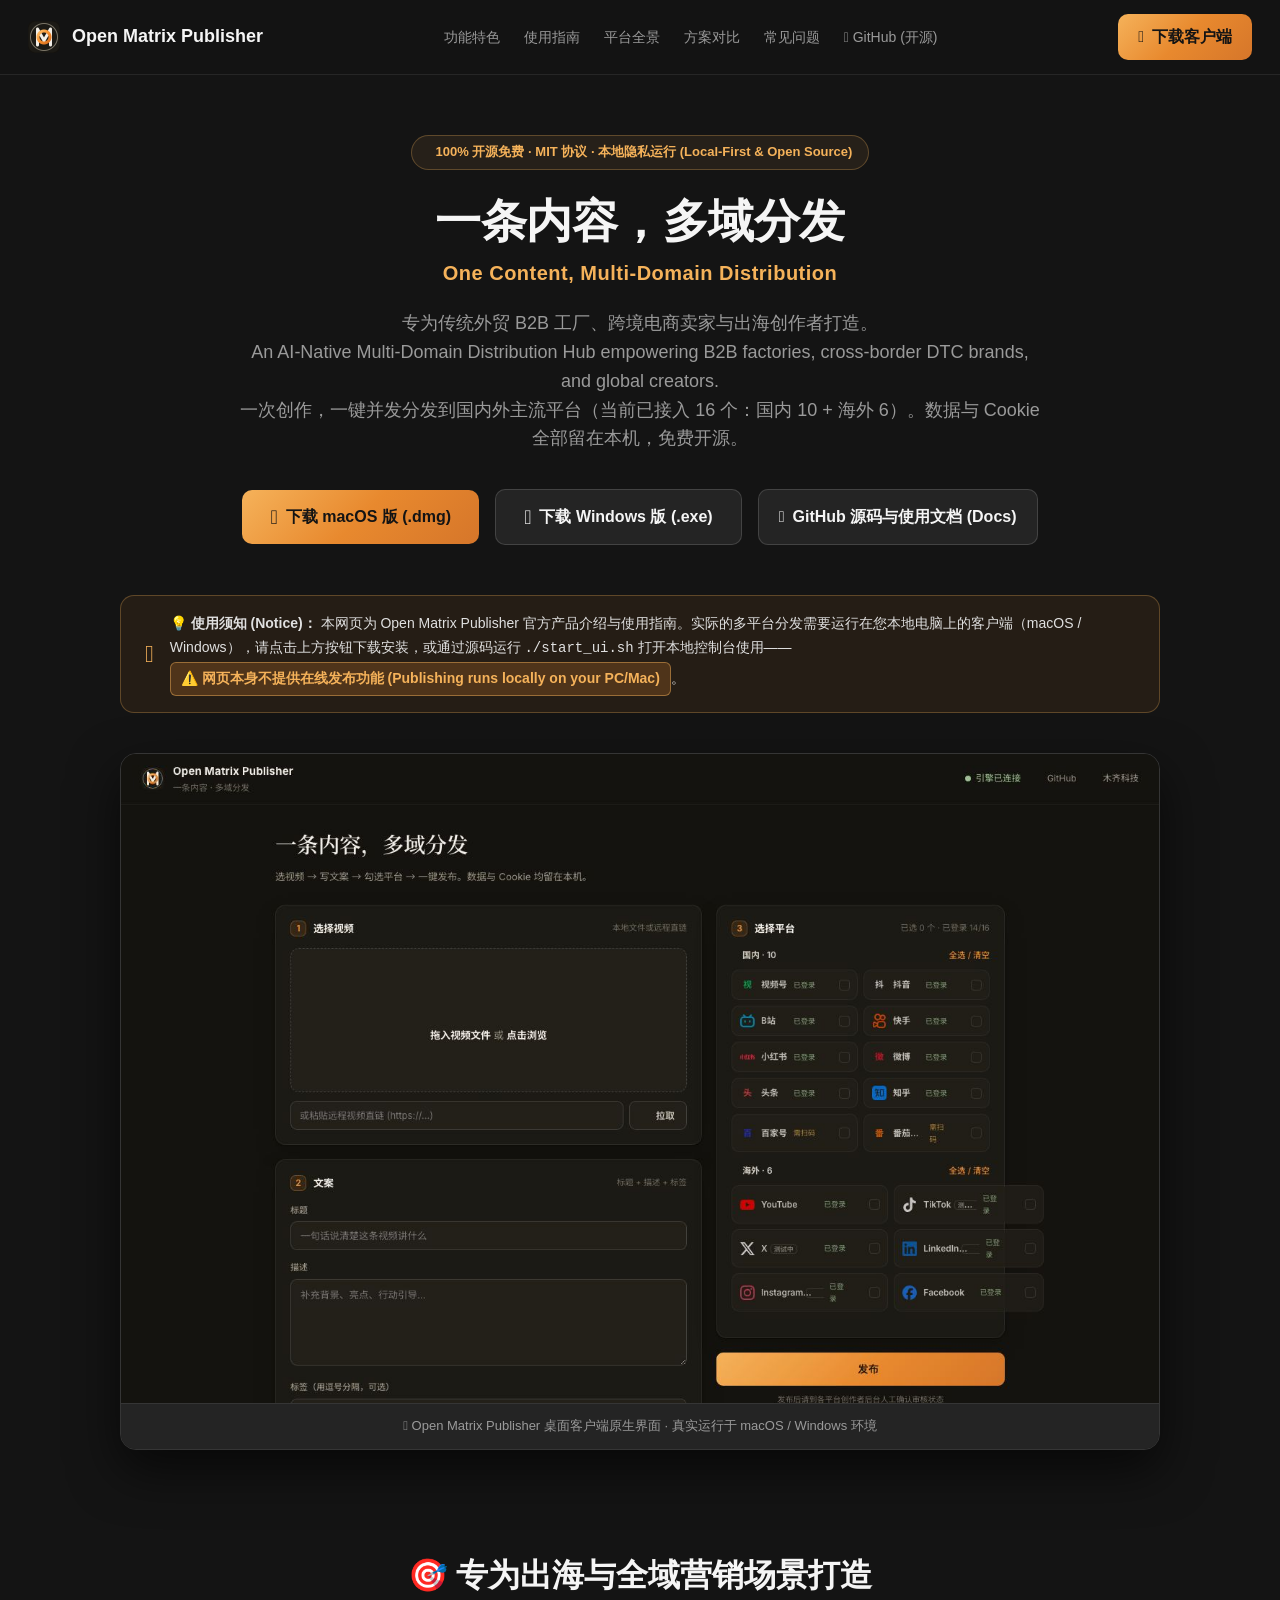
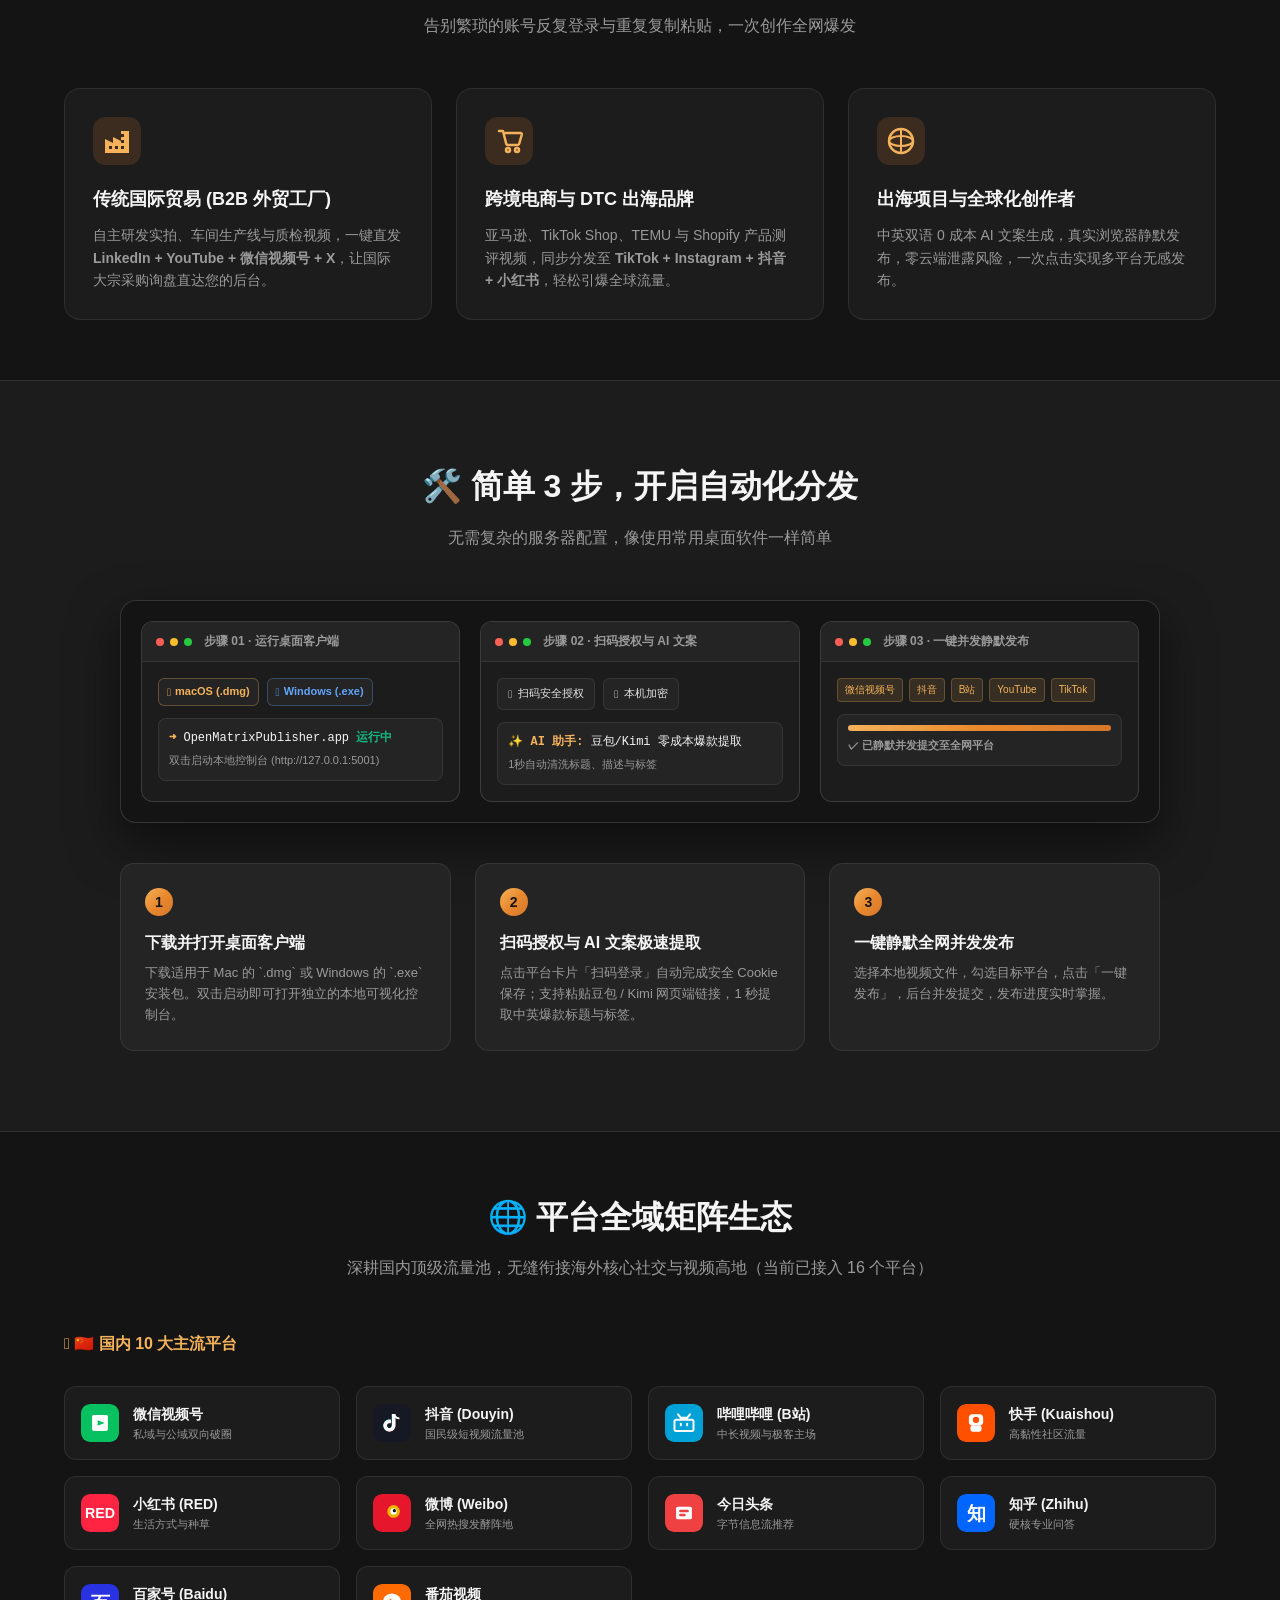
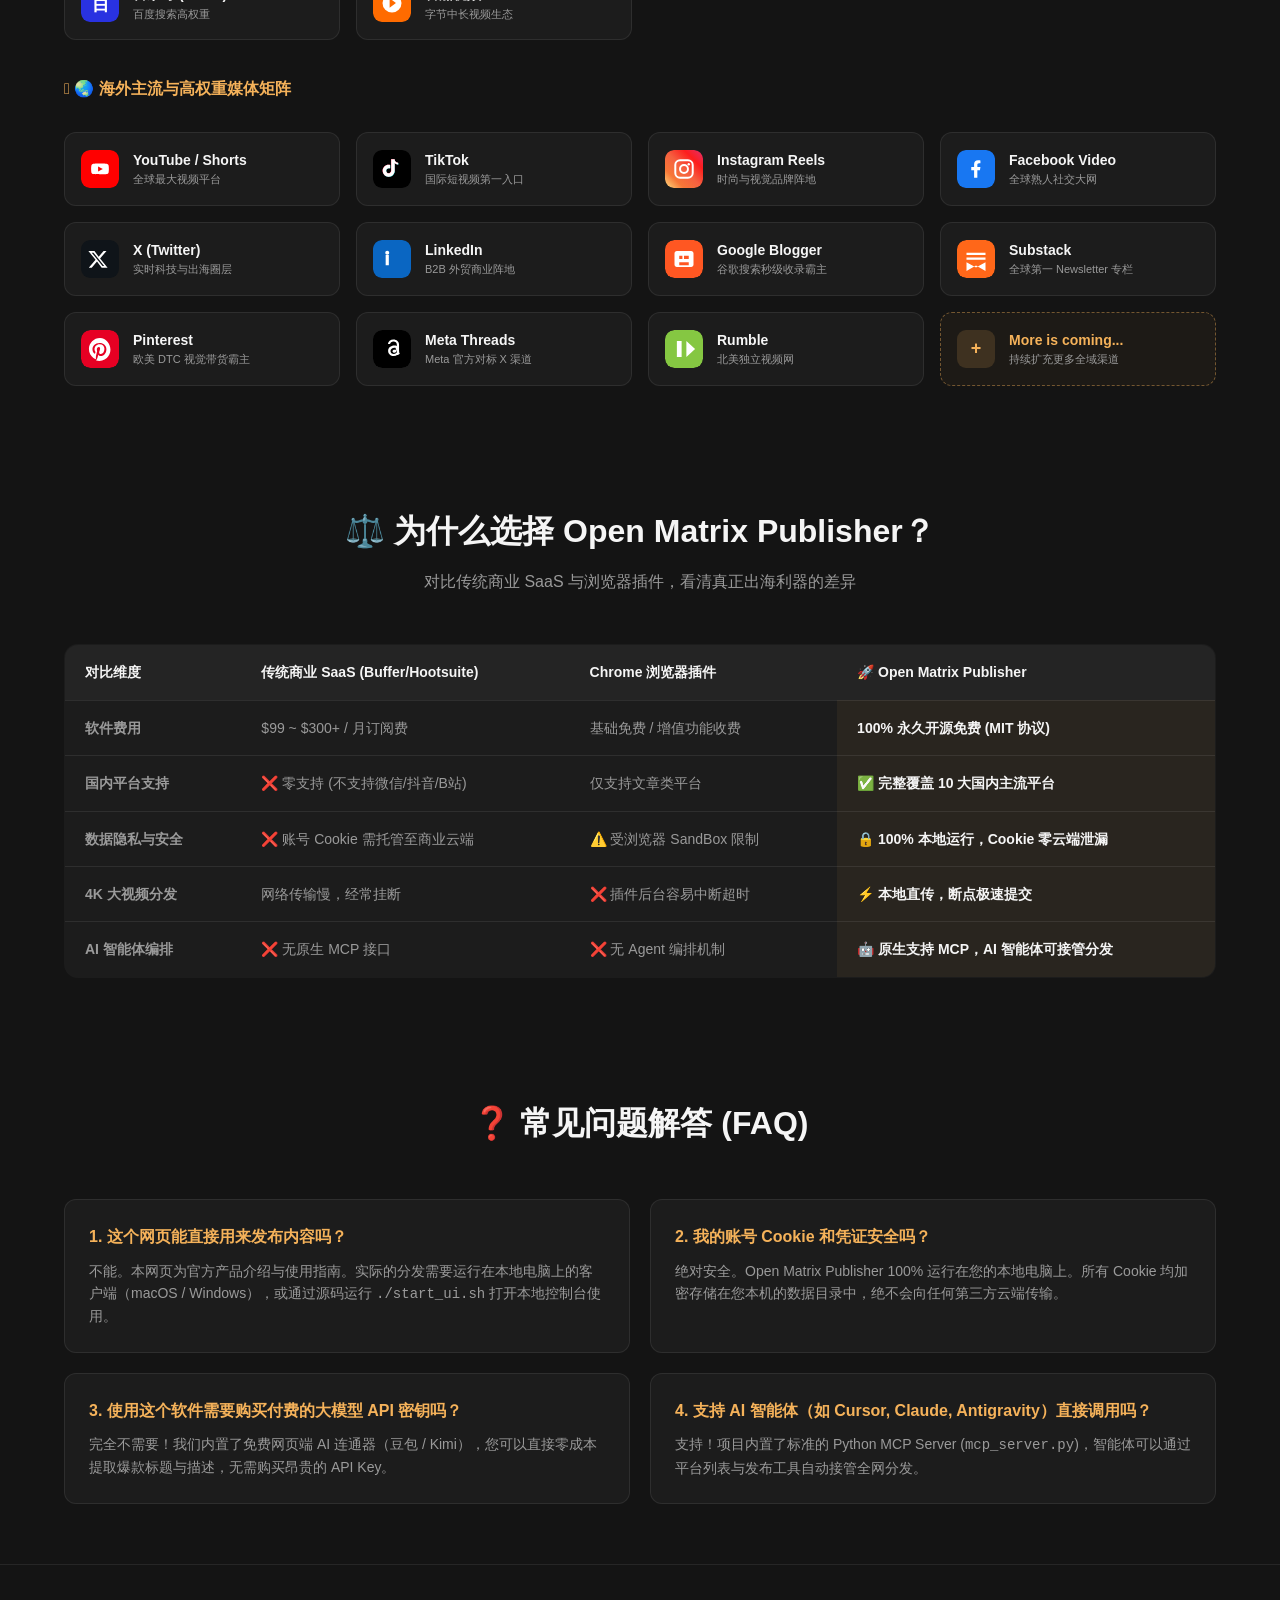
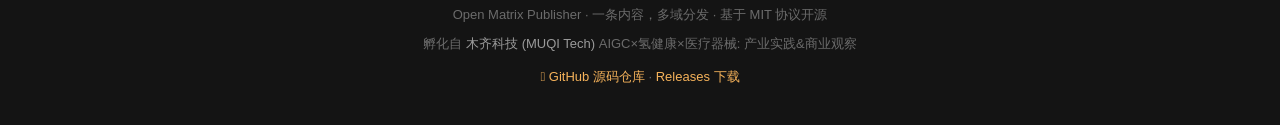
==== index.html @ 9904599a "feat(i18n): upgrade README and landing page with high-quality bilingual Chinese & English documentat" ====
<!DOCTYPE html>
<html lang="zh-CN">
<head>
    <meta charset="UTF-8">
    <meta name="viewport" content="width=device-width, initial-scale=1.0">
    <title>Open Matrix Publisher (全域矩阵) · 一条内容，多域分发</title>
    <meta name="description" content="Open Matrix Publisher（全域矩阵）：专为传统外贸 B2B、跨境电商与出海创作者打造的开源免费内容多域分发工具。一条内容，多域分发——下载 macOS / Windows 客户端，本地一键并发分发到国内外主流平台，数据与 Cookie 均留在本机。">
    <!-- Open Graph & Social Share Metadata -->
    <meta property="og:title" content="Open Matrix Publisher (全域矩阵) · 一条内容，多域分发">
    <meta property="og:description" content="开源、本地运行的内容多域分发工具。一条内容，多域分发——本地一键并发分发到国内外主流平台，数据与 Cookie 均留在本机。">
    <meta property="og:image" content="showcase_banner.jpg">
    <meta property="og:url" content="https://martin-mqtech.github.io/open-matrix-publisher/">
    <meta property="og:type" content="website">
    <meta name="twitter:card" content="summary_large_image">
    <meta name="twitter:title" content="Open Matrix Publisher · 一条内容，多域分发">
    <meta name="twitter:description" content="开源免费的 AI 原生内容多域分发工具。本地一键并发分发到国内外主流平台。">
    <meta name="twitter:image" content="showcase_banner.jpg">
    <link rel="stylesheet" href="vendor/fontawesome/all.min.css">
    <link rel="icon" href="favicon.ico" sizes="16x16 32x32 48x48 64x64 128x128 256x256">
    <link rel="icon" href="logo.svg" type="image/svg+xml">
    <style>
        :root {
            /* 品牌色：炭黑 + 灰 + 橙黄（扁平、无光晕） */
            --bg: #141414;
            --surface: #1c1c1c;
            --surface-2: #242424;
            --surface-3: #2e2e2e;
            --ink: #f5f5f5;
            --ink-2: #e0e0e0;
            --muted: #9a9a9a;
            --faint: #6b6b6b;
            --line: rgba(255, 255, 255, 0.08);
            --line-2: rgba(255, 255, 255, 0.14);

            --accent: #e8892e;
            --accent-light: #f5b25a;
            --accent-grad: linear-gradient(135deg, #f5b25a 0%, #e8892e 50%, #d6762a 100%);

            --danger: #e53e3e;
            --warn: #dd6b20;
        }

        * { box-sizing: border-box; margin: 0; padding: 0; }

        body {
            font-family: -apple-system, "PingFang SC", "Microsoft YaHei", "Noto Sans SC", "Helvetica Neue", Arial, sans-serif;
            background-color: var(--bg);
            color: var(--ink);
            line-height: 1.6;
            -webkit-font-smoothing: antialiased;
        }

        a { color: var(--accent-light); text-decoration: none; transition: opacity 0.2s; }
        a:hover { opacity: 0.85; }

        /* 顶栏 Navigation Bar */
        .navbar {
            position: sticky; top: 0; z-index: 1000;
            background: rgba(20, 20, 20, 0.92);
            backdrop-filter: blur(12px);
            border-bottom: 1px solid var(--line);
            padding: 14px 28px;
            display: flex; justify-content: space-between; align-items: center;
        }

        .nav-brand {
            display: flex; align-items: center; gap: 12px;
            font-size: 18px; font-weight: 700; color: var(--ink);
        }
        .nav-brand img { width: 32px; height: 32px; border-radius: 6px; }

        .nav-links {
            display: flex; align-items: center; gap: 24px; font-size: 14px; font-weight: 500;
        }
        .nav-links a { color: var(--muted); }
        .nav-links a:hover { color: var(--ink); }

        .btn-cta {
            display: inline-flex; align-items: center; gap: 8px;
            background: var(--accent-grad); color: #141414;
            font-weight: 700; padding: 10px 20px; border-radius: 10px;
            transition: transform 0.2s ease;
        }
        .btn-cta:hover { transform: translateY(-2px); opacity: 1; }

        .btn-secondary {
            display: inline-flex; align-items: center; gap: 8px;
            background: var(--surface-2); color: var(--ink);
            border: 1px solid var(--line-2); font-weight: 600;
            padding: 10px 20px; border-radius: 10px; transition: background 0.2s ease;
        }
        .btn-secondary:hover { background: var(--surface-3); color: var(--ink); }

        /* Container Section Layout */
        .section-container {
            max-width: 1200px; margin: 0 auto; padding: 60px 24px;
        }

        /* Notice Banner Alert (消解误导) */
        .notice-banner {
            background: rgba(232, 137, 46, 0.08);
            border: 1px solid rgba(245, 178, 90, 0.28);
            border-radius: 14px; padding: 16px 24px;
            margin: 20px auto 40px auto; max-width: 1040px;
            display: flex; align-items: center; gap: 16px; font-size: 14px; color: var(--ink-2);
        }
        .notice-banner i { font-size: 24px; color: var(--accent-light); flex-shrink: 0; }

        /* Hero Section */
        .hero-section {
            text-align: center; padding: 60px 20px 40px 20px;
        }
        .hero-badge {
            display: inline-flex; align-items: center; gap: 8px;
            background: rgba(245, 178, 90, 0.08); border: 1px solid rgba(245, 178, 90, 0.28);
            color: var(--accent-light); font-size: 13px; font-weight: 600;
            padding: 6px 16px; border-radius: 20px; margin-bottom: 24px;
        }
        .hero-title {
            font-size: 46px; font-weight: 800; line-height: 1.2;
            margin-bottom: 20px; letter-spacing: -0.5px; color: var(--ink);
        }
        .hero-subtitle {
            font-size: 18px; color: var(--muted); max-width: 800px; margin: 0 auto 36px auto;
            line-height: 1.6;
        }

        .download-buttons {
            display: flex; justify-content: center; align-items: center; gap: 16px; flex-wrap: wrap;
            margin-bottom: 50px;
        }

        /* 软件 UI 界面视觉展示 Mockup */
        .ui-showcase-wrapper {
            position: relative; max-width: 1040px; margin: 0 auto;
            border-radius: 16px; overflow: hidden;
            border: 1px solid var(--line-2);
            box-shadow: 0 20px 50px rgba(0, 0, 0, 0.6);
        }
        .ui-showcase-wrapper img { width: 100%; height: auto; display: block; }
        .ui-caption {
            background: var(--surface-2); padding: 12px 20px; font-size: 13px; color: var(--muted);
            text-align: center; border-top: 1px solid var(--line);
        }

        /* 三大服务人群赋能卡片 */
        .persona-grid {
            display: grid; grid-template-columns: repeat(3, 1fr); gap: 24px; margin-top: 40px;
        }
        .persona-card {
            background: var(--surface); border: 1px solid var(--line);
            border-radius: 16px; padding: 28px; transition: transform 0.25s ease;
        }
        .persona-card:hover { transform: translateY(-4px); }
        .persona-icon {
            width: 48px; height: 48px; border-radius: 12px;
            display: flex; align-items: center; justify-content: center;
            font-size: 22px; margin-bottom: 20px;
        }
        .persona-card h3 { font-size: 18px; margin-bottom: 10px; color: var(--ink); }
        .persona-card p { font-size: 14px; color: var(--muted); line-height: 1.6; }

        /* 工作流程步骤 How it Works */
        .workflow-section {
            background: var(--surface); border-top: 1px solid var(--line); border-bottom: 1px solid var(--line);
            padding: 80px 24px; text-align: center;
        }
        .section-header { text-align: center; margin-bottom: 50px; }
        .section-header h2 { font-size: 32px; font-weight: 700; margin-bottom: 12px; }
        .section-header p { font-size: 16px; color: var(--muted); }

        .workflow-img-wrapper {
            max-width: 1000px; margin: 0 auto 40px auto; border-radius: 16px; overflow: hidden;
            border: 1px solid var(--line-2); box-shadow: 0 15px 40px rgba(0,0,0,0.5);
        }
        .workflow-img-wrapper img { width: 100%; height: auto; display: block; }

        /* 3 栏高保真 UI 示意框样式 */
        .workflow-ui-showcase {
            display: grid; grid-template-columns: repeat(3, 1fr); gap: 20px;
            max-width: 1040px; margin: 0 auto 40px auto; padding: 20px;
            background: var(--bg); border: 1px solid var(--line-2);
            border-radius: 16px; box-shadow: 0 20px 50px rgba(0, 0, 0, 0.5);
            text-align: left;
        }
        .wf-card {
            background: var(--surface); border: 1px solid var(--line-2);
            border-radius: 12px; overflow: hidden; display: flex; flex-direction: column;
        }
        .wf-card-header {
            background: var(--surface-2); padding: 10px 14px;
            display: flex; align-items: center; gap: 6px; border-bottom: 1px solid var(--line);
            font-size: 12px; font-weight: 600; color: var(--ink-2);
        }
        .wf-dot { width: 8px; height: 8px; border-radius: 50%; display: inline-block; }
        .wf-dot.red { background: #ff5f56; }
        .wf-dot.yellow { background: #ffbd2e; }
        .wf-dot.green { background: #27c93f; }
        .wf-title { margin-left: 6px; font-size: 12px; color: var(--muted); }

        .wf-card-body { padding: 16px; display: flex; flex-direction: column; gap: 12px; flex: 1; }
        .wf-badge-row { display: flex; gap: 8px; }
        .wf-badge {
            font-size: 11px; font-weight: 600; padding: 4px 8px; border-radius: 6px;
            background: var(--surface-2); border: 1px solid var(--line); color: var(--ink-2);
            display: inline-flex; align-items: center; gap: 4px;
        }
        .wf-badge.mac { color: var(--accent-light); border-color: rgba(245, 178, 90, 0.3); }
        .wf-badge.win { color: #60a5fa; border-color: rgba(96, 165, 250, 0.3); }

        .wf-mini-box {
            background: var(--surface-2); border: 1px solid var(--line);
            border-radius: 8px; padding: 10px; font-size: 12px;
        }
        .wf-code-line { font-family: monospace; font-size: 12px; color: var(--ink); margin-bottom: 4px; }
        .accent-text { color: var(--accent-light); font-weight: 700; }
        .green-text { color: #10b981; font-weight: 600; }
        .wf-sub-text { font-size: 11px; color: var(--muted); }

        .wf-qr-row { display: flex; gap: 8px; font-size: 11px; }
        .wf-qr-box, .wf-cookie-box {
            background: var(--surface-2); border: 1px solid var(--line);
            border-radius: 6px; padding: 6px 10px; color: var(--ink-2);
            display: inline-flex; align-items: center; gap: 6px; font-weight: 500;
        }

        .wf-plat-tags { display: flex; flex-wrap: wrap; gap: 6px; }
        .wf-tag {
            font-size: 10px; background: rgba(245, 178, 90, 0.12); color: var(--accent-light);
            padding: 3px 7px; border-radius: 4px; border: 1px solid rgba(245, 178, 90, 0.25);
        }
        .wf-progress-bar {
            height: 6px; background: var(--surface-3); border-radius: 3px;
            overflow: hidden; margin-bottom: 6px;
        }
        .wf-progress-fill { width: 100%; height: 100%; background: var(--accent-grad); }

        .steps-grid {
            display: grid; grid-template-columns: repeat(3, 1fr); gap: 24px; max-width: 1040px; margin: 0 auto; text-align: left;
        }
        .step-card {
            background: var(--surface-2); border: 1px solid var(--line); border-radius: 14px; padding: 24px;
        }
        .step-num {
            display: inline-block; background: var(--accent-grad); color: #141414;
            font-weight: 800; font-size: 14px; width: 28px; height: 28px; border-radius: 50%;
            text-align: center; line-height: 28px; margin-bottom: 14px;
        }
        .step-card h4 { font-size: 16px; margin-bottom: 8px; }
        .step-card p { font-size: 13px; color: var(--muted); line-height: 1.6; }

        /* 平台全景 16 Platform Grid */
        .platform-grid {
            display: grid; grid-template-columns: repeat(4, 1fr); gap: 16px; margin-top: 30px;
        }
        .platform-item {
            background: var(--surface); border: 1px solid var(--line); border-radius: 12px;
            padding: 16px; display: flex; align-items: center; gap: 14px; transition: background 0.2s ease;
        }
        .platform-item:hover { background: var(--surface-2); }
        .plat-icon {
            width: 38px; height: 38px; border-radius: 10px;
            display: flex; align-items: center; justify-content: center; font-size: 18px; flex-shrink: 0;
        }
        .plat-info h5 { font-size: 14px; font-weight: 600; }
        .plat-info p { font-size: 11px; color: var(--muted); }

        /* 痛点对比 Table Comparison */
        .comparison-table {
            width: 100%; border-collapse: collapse; margin-top: 30px; background: var(--surface);
            border-radius: 14px; overflow: hidden; border: 1px solid var(--line);
        }
        .comparison-table th, .comparison-table td {
            padding: 16px 20px; text-align: left; border-bottom: 1px solid var(--line); font-size: 14px;
        }
        .comparison-table th { background: var(--surface-2); color: var(--ink); font-weight: 700; }
        .comparison-table td { color: var(--muted); }
        .highlight-col { background: rgba(245, 178, 90, 0.06); color: var(--ink) !important; font-weight: 600; }

        /* FAQ & Footers */
        .faq-grid { display: grid; grid-template-columns: repeat(2, 1fr); gap: 20px; margin-top: 30px; }
        .faq-card { background: var(--surface); border: 1px solid var(--line); border-radius: 12px; padding: 24px; }
        .faq-card h4 { font-size: 16px; margin-bottom: 10px; color: var(--accent-light); }
        .faq-card p { font-size: 14px; color: var(--muted); line-height: 1.6; }

        .footer {
            border-top: 1px solid var(--line); padding: 40px 24px; text-align: center;
            font-size: 13px; color: var(--faint); background: var(--bg);
        }

        @media (max-width: 900px) {
            .persona-grid, .steps-grid, .faq-grid { grid-template-columns: 1fr; }
            .platform-grid { grid-template-columns: repeat(2, 1fr); }
            .hero-title { font-size: 32px; }
            .nav-links { display: none; }
        }
    </style>
</head>
<body>

    <!-- 导航栏 -->
    <nav class="navbar">
        <div class="nav-brand">
            <img src="logo.png" alt="Open Matrix Logo">
            <span>Open Matrix Publisher</span>
        </div>
        <div class="nav-links">
            <a href="#features">功能特色</a>
            <a href="#how-it-works">使用指南</a>
            <a href="#platforms">平台全景</a>
            <a href="#comparison">方案对比</a>
            <a href="#faq">常见问题</a>
            <a href="https://github.com/Martin-MQtech/open-matrix-publisher" target="_blank"><i class="fa-brands fa-github"></i> GitHub (开源)</a>
        </div>
        <a href="https://github.com/Martin-MQtech/open-matrix-publisher/releases" target="_blank" class="btn-cta">
            <i class="fa-solid fa-download"></i> 下载客户端
        </a>
    </nav>

    <!-- 核心 Hero 首屏 -->
    <header class="hero-section">
        <div class="hero-badge">
            <i class="fa-solid fa-sparkles"></i> 100% 开源免费 · MIT 协议 · 本地隐私运行 (Local-First & Open Source)
        </div>
        <h1 class="hero-title">一条内容，多域分发</h1>
        <div style="font-size: 20px; font-weight: 600; color: var(--accent-light); margin-top: -12px; margin-bottom: 20px; letter-spacing: 0.5px;">
            One Content, Multi-Domain Distribution
        </div>
        <p class="hero-subtitle">
            专为传统外贸 B2B 工厂、跨境电商卖家与出海创作者打造。<br>
            An AI-Native Multi-Domain Distribution Hub empowering B2B factories, cross-border DTC brands, and global creators.<br>
            一次创作，一键并发分发到国内外主流平台（当前已接入 16 个：国内 10 + 海外 6）。数据与 Cookie 全部留在本机，免费开源。
        </p>

        <!-- 下载与快速入口 -->
        <div class="download-buttons">
            <a href="https://github.com/Martin-MQtech/open-matrix-publisher/releases/latest/download/OpenMatrixPublisher-0.1.0.dmg" target="_blank" class="btn-cta" style="padding: 14px 28px; font-size: 16px;">
                <i class="fa-brands fa-apple" style="font-size: 20px;"></i> 下载 macOS 版 (.dmg)
            </a>
            <a href="https://github.com/Martin-MQtech/open-matrix-publisher/releases/latest/download/OpenMatrixPublisher-Setup.exe" target="_blank" class="btn-secondary" style="padding: 14px 28px; font-size: 16px;">
                <i class="fa-brands fa-windows" style="font-size: 20px;"></i> 下载 Windows 版 (.exe)
            </a>
            <a href="https://github.com/Martin-MQtech/open-matrix-publisher#readme" target="_blank" class="btn-secondary" style="padding: 14px 20px;">
                <i class="fa-solid fa-code"></i> GitHub 源码与使用文档 (Docs)
            </a>
        </div>

        <!-- 重要警示框：消除网页上传误导 -->
        <div class="notice-banner">
            <i class="fa-solid fa-circle-info"></i>
            <div style="text-align: left; line-height: 1.7;">
                <strong>💡 使用须知 (Notice)：</strong> 本网页为 Open Matrix Publisher 官方产品介绍与使用指南。实际的多平台分发需要运行在您本地电脑上的客户端（macOS / Windows），请点击上方按钮下载安装，或通过源码运行 <code>./start_ui.sh</code> 打开本地控制台使用——<span style="background: rgba(232, 137, 46, 0.22); color: #f5b25a; padding: 4px 10px; border-radius: 6px; font-weight: 700; border: 1px solid rgba(245, 178, 90, 0.45); display: inline-block; font-size: 14px; margin-top: 2px;">⚠️ 网页本身不提供在线发布功能 (Publishing runs locally on your PC/Mac)</span>。
            </div>
        </div>

        <!-- 桌面客户端真实运行 UI 展台 Mockup -->
        <div class="ui-showcase-wrapper">
            <img src="app_ui_screenshot.jpg" alt="Open Matrix Publisher 桌面客户端界面视觉展示">
            <div class="ui-caption">
                <i class="fa-solid fa-desktop"></i> Open Matrix Publisher 桌面客户端原生界面 · 真实运行于 macOS / Windows 环境
            </div>
        </div>
    </header>

    <!-- 三大服务客群核心价值 -->
    <section class="section-container" id="features">
        <div class="section-header">
            <h2>🎯 专为出海与全域营销场景打造</h2>
            <p>告别繁琐的账号反复登录与重复复制粘贴，一次创作全网爆发</p>
        </div>

        <div class="persona-grid">
            <div class="persona-card">
                <img src="assets/feature-icons/b2b_factory.svg" alt="B2B 外贸工厂" style="width: 48px; height: 48px; margin-bottom: 20px; border-radius: 12px; display: block;">
                <h3>传统国际贸易 (B2B 外贸工厂)</h3>
                <p>自主研发实拍、车间生产线与质检视频，一键直发 <strong>LinkedIn + YouTube + 微信视频号 + X</strong>，让国际大宗采购询盘直达您的后台。</p>
            </div>

            <div class="persona-card">
                <img src="assets/feature-icons/dtc_ecommerce.svg" alt="跨境电商与 DTC 出海品牌" style="width: 48px; height: 48px; margin-bottom: 20px; border-radius: 12px; display: block;">
                <h3>跨境电商与 DTC 出海品牌</h3>
                <p>亚马逊、TikTok Shop、TEMU 与 Shopify 产品测评视频，同步分发至 <strong>TikTok + Instagram + 抖音 + 小红书</strong>，轻松引爆全球流量。</p>
            </div>

            <div class="persona-card">
                <img src="assets/feature-icons/global_creator.svg" alt="出海项目与全球化创作者" style="width: 48px; height: 48px; margin-bottom: 20px; border-radius: 12px; display: block;">
                <h3>出海项目与全球化创作者</h3>
                <p>中英双语 0 成本 AI 文案生成，真实浏览器静默发布，零云端泄露风险，一次点击实现多平台无感发布。</p>
            </div>
        </div>
    </section>

    <!-- 工作流程指南 How it Works -->
    <section class="workflow-section" id="how-it-works">
        <div class="section-header">
            <h2>🛠️ 简单 3 步，开启自动化分发</h2>
            <p>无需复杂的服务器配置，像使用常用桌面软件一样简单</p>
        </div>

        <!-- 高保真 3 栏桌面 UI 示意展示框 -->
        <div class="workflow-ui-showcase">
            <!-- 步骤 1 示意框 -->
            <div class="wf-card">
                <div class="wf-card-header">
                    <span class="wf-dot red"></span><span class="wf-dot yellow"></span><span class="wf-dot green"></span>
                    <span class="wf-title">步骤 01 · 运行桌面客户端</span>
                </div>
                <div class="wf-card-body">
                    <div class="wf-badge-row">
                        <span class="wf-badge mac"><i class="fa-brands fa-apple"></i> macOS (.dmg)</span>
                        <span class="wf-badge win"><i class="fa-brands fa-windows"></i> Windows (.exe)</span>
                    </div>
                    <div class="wf-mini-box">
                        <div class="wf-code-line"><span class="accent-text">➜</span> OpenMatrixPublisher.app <span class="green-text">运行中</span></div>
                        <div class="wf-sub-text">双击启动本地控制台 (http://127.0.0.1:5001)</div>
                    </div>
                </div>
            </div>

            <!-- 步骤 2 示意框 -->
            <div class="wf-card">
                <div class="wf-card-header">
                    <span class="wf-dot red"></span><span class="wf-dot yellow"></span><span class="wf-dot green"></span>
                    <span class="wf-title">步骤 02 · 扫码授权与 AI 文案</span>
                </div>
                <div class="wf-card-body">
                    <div class="wf-qr-row">
                        <div class="wf-qr-box"><i class="fa-solid fa-qrcode"></i> 扫码安全授权</div>
                        <div class="wf-cookie-box"><i class="fa-solid fa-shield-halved"></i> 本机加密</div>
                    </div>
                    <div class="wf-mini-box">
                        <div class="wf-code-line"><span class="accent-text">✨ AI 助手:</span> 豆包/Kimi 零成本爆款提取</div>
                        <div class="wf-sub-text">1秒自动清洗标题、描述与标签</div>
                    </div>
                </div>
            </div>

            <!-- 步骤 3 示意框 -->
            <div class="wf-card">
                <div class="wf-card-header">
                    <span class="wf-dot red"></span><span class="wf-dot yellow"></span><span class="wf-dot green"></span>
                    <span class="wf-title">步骤 03 · 一键并发静默发布</span>
                </div>
                <div class="wf-card-body">
                    <div class="wf-plat-tags">
                        <span class="wf-tag">微信视频号</span><span class="wf-tag">抖音</span><span class="wf-tag">B站</span><span class="wf-tag">YouTube</span><span class="wf-tag">TikTok</span>
                    </div>
                    <div class="wf-mini-box">
                        <div class="wf-progress-bar"><div class="wf-progress-fill"></div></div>
                        <div class="wf-sub-text green-text">✓ 已静默并发提交至全网平台</div>
                    </div>
                </div>
            </div>
        </div>

        <div class="steps-grid">
            <div class="step-card">
                <span class="step-num">1</span>
                <h4>下载并打开桌面客户端</h4>
                <p>下载适用于 Mac 的 `.dmg` 或 Windows 的 `.exe` 安装包。双击启动即可打开独立的本地可视化控制台。</p>
            </div>

            <div class="step-card">
                <span class="step-num">2</span>
                <h4>扫码授权与 AI 文案极速提取</h4>
                <p>点击平台卡片「扫码登录」自动完成安全 Cookie 保存；支持粘贴豆包 / Kimi 网页端链接，1 秒提取中英爆款标题与标签。</p>
            </div>

            <div class="step-card">
                <span class="step-num">3</span>
                <h4>一键静默全网并发发布</h4>
                <p>选择本地视频文件，勾选目标平台，点击「一键发布」，后台并发提交，发布进度实时掌握。</p>
            </div>
        </div>
    </section>

    <!-- 平台全景生态 -->
    <section class="section-container" id="platforms">
        <div class="section-header">
            <h2>🌐 平台全域矩阵生态</h2>
            <p>深耕国内顶级流量池，无缝衔接海外核心社交与视频高地（当前已接入 16 个平台）</p>
        </div>

        <h3 style="font-size: 16px; color: var(--accent-light); margin-bottom: 16px;"><i class="fa-solid fa-flag"></i> 🇨🇳 国内 10 大主流平台</h3>
        <div class="platform-grid">
            <div class="platform-item"><img src="assets/platform-icons/weixin_channels.svg" alt="微信视频号" style="width: 38px; height: 38px; border-radius: 9px; flex-shrink: 0;"><div class="plat-info"><h5>微信视频号</h5><p>私域与公域双向破圈</p></div></div>
            <div class="platform-item"><img src="assets/platform-icons/douyin.svg" alt="抖音" style="width: 38px; height: 38px; border-radius: 9px; flex-shrink: 0;"><div class="plat-info"><h5>抖音 (Douyin)</h5><p>国民级短视频流量池</p></div></div>
            <div class="platform-item"><img src="assets/platform-icons/bilibili.svg" alt="哔哩哔哩" style="width: 38px; height: 38px; border-radius: 9px; flex-shrink: 0;"><div class="plat-info"><h5>哔哩哔哩 (B站)</h5><p>中长视频与极客主场</p></div></div>
            <div class="platform-item"><img src="assets/platform-icons/kuaishou.svg" alt="快手" style="width: 38px; height: 38px; border-radius: 9px; flex-shrink: 0;"><div class="plat-info"><h5>快手 (Kuaishou)</h5><p>高黏性社区流量</p></div></div>
            <div class="platform-item"><img src="assets/platform-icons/xiaohongshu.svg" alt="小红书" style="width: 38px; height: 38px; border-radius: 9px; flex-shrink: 0;"><div class="plat-info"><h5>小红书 (RED)</h5><p>生活方式与种草</p></div></div>
            <div class="platform-item"><img src="assets/platform-icons/weibo.svg" alt="微博" style="width: 38px; height: 38px; border-radius: 9px; flex-shrink: 0;"><div class="plat-info"><h5>微博 (Weibo)</h5><p>全网热搜发酵阵地</p></div></div>
            <div class="platform-item"><img src="assets/platform-icons/toutiao.svg" alt="今日头条" style="width: 38px; height: 38px; border-radius: 9px; flex-shrink: 0;"><div class="plat-info"><h5>今日头条</h5><p>字节信息流推荐</p></div></div>
            <div class="platform-item"><img src="assets/platform-icons/zhihu.svg" alt="知乎" style="width: 38px; height: 38px; border-radius: 9px; flex-shrink: 0;"><div class="plat-info"><h5>知乎 (Zhihu)</h5><p>硬核专业问答</p></div></div>
            <div class="platform-item"><img src="assets/platform-icons/baijiahao.svg" alt="百家号" style="width: 38px; height: 38px; border-radius: 9px; flex-shrink: 0;"><div class="plat-info"><h5>百家号 (Baidu)</h5><p>百度搜索高权重</p></div></div>
            <div class="platform-item"><img src="assets/platform-icons/fanqie.svg" alt="番茄视频" style="width: 38px; height: 38px; border-radius: 9px; flex-shrink: 0;"><div class="plat-info"><h5>番茄视频</h5><p>字节中长视频生态</p></div></div>
        </div>

        <h3 style="font-size: 16px; color: var(--accent-light); margin-top: 36px; margin-bottom: 16px;"><i class="fa-solid fa-globe"></i> 🌏 海外主流与高权重媒体矩阵</h3>
        <div class="platform-grid">
            <div class="platform-item"><img src="assets/platform-icons/youtube.svg" alt="YouTube" style="width: 38px; height: 38px; border-radius: 9px; flex-shrink: 0;"><div class="plat-info"><h5>YouTube / Shorts</h5><p>全球最大视频平台</p></div></div>
            <div class="platform-item"><img src="assets/platform-icons/tiktok.svg" alt="TikTok" style="width: 38px; height: 38px; border-radius: 9px; flex-shrink: 0;"><div class="plat-info"><h5>TikTok</h5><p>国际短视频第一入口</p></div></div>
            <div class="platform-item"><img src="assets/platform-icons/instagram.svg" alt="Instagram" style="width: 38px; height: 38px; border-radius: 9px; flex-shrink: 0;"><div class="plat-info"><h5>Instagram Reels</h5><p>时尚与视觉品牌阵地</p></div></div>
            <div class="platform-item"><img src="assets/platform-icons/facebook.svg" alt="Facebook" style="width: 38px; height: 38px; border-radius: 9px; flex-shrink: 0;"><div class="plat-info"><h5>Facebook Video</h5><p>全球熟人社交大网</p></div></div>
            <div class="platform-item"><img src="assets/platform-icons/twitter_x.svg" alt="X (Twitter)" style="width: 38px; height: 38px; border-radius: 9px; flex-shrink: 0;"><div class="plat-info"><h5>X (Twitter)</h5><p>实时科技与出海圈层</p></div></div>
            <div class="platform-item"><img src="assets/platform-icons/linkedin.svg" alt="LinkedIn" style="width: 38px; height: 38px; border-radius: 9px; flex-shrink: 0;"><div class="plat-info"><h5>LinkedIn</h5><p>B2B 外贸商业阵地</p></div></div>
            <div class="platform-item"><img src="assets/platform-icons/blogger.svg" alt="Google Blogger" style="width: 38px; height: 38px; border-radius: 9px; flex-shrink: 0;"><div class="plat-info"><h5>Google Blogger</h5><p>谷歌搜索秒级收录霸主</p></div></div>
            <div class="platform-item"><img src="assets/platform-icons/substack.svg" alt="Substack" style="width: 38px; height: 38px; border-radius: 9px; flex-shrink: 0;"><div class="plat-info"><h5>Substack</h5><p>全球第一 Newsletter 专栏</p></div></div>
            <div class="platform-item"><img src="assets/platform-icons/pinterest.svg" alt="Pinterest" style="width: 38px; height: 38px; border-radius: 9px; flex-shrink: 0;"><div class="plat-info"><h5>Pinterest</h5><p>欧美 DTC 视觉带货霸主</p></div></div>
            <div class="platform-item"><img src="assets/platform-icons/threads.svg" alt="Threads" style="width: 38px; height: 38px; border-radius: 9px; flex-shrink: 0;"><div class="plat-info"><h5>Meta Threads</h5><p>Meta 官方对标 X 渠道</p></div></div>
            <div class="platform-item"><img src="assets/platform-icons/rumble.svg" alt="Rumble" style="width: 38px; height: 38px; border-radius: 9px; flex-shrink: 0;"><div class="plat-info"><h5>Rumble</h5><p>北美独立视频网</p></div></div>
            <div class="platform-item" style="border: 1px dashed rgba(245, 178, 90, 0.4); background: rgba(245, 178, 90, 0.04);"><div style="width: 38px; height: 38px; border-radius: 9px; background: rgba(245, 178, 90, 0.15); color: var(--accent-light); display: flex; align-items: center; justify-content: center; font-weight: 800; font-size: 18px; flex-shrink: 0;">+</div><div class="plat-info"><h5 style="color: var(--accent-light);">More is coming...</h5><p>持续扩充更多全域渠道</p></div></div>
        </div>
    </section>

    <!-- 方案对比 Table Comparison -->
    <section class="section-container" id="comparison">
        <div class="section-header">
            <h2>⚖️ 为什么选择 Open Matrix Publisher？</h2>
            <p>对比传统商业 SaaS 与浏览器插件，看清真正出海利器的差异</p>
        </div>

        <table class="comparison-table">
            <thead>
                <tr>
                    <th>对比维度</th>
                    <th>传统商业 SaaS (Buffer/Hootsuite)</th>
                    <th>Chrome 浏览器插件</th>
                    <th class="highlight-col">🚀 Open Matrix Publisher</th>
                </tr>
            </thead>
            <tbody>
                <tr>
                    <td><strong>软件费用</strong></td>
                    <td>$99 ~ $300+ / 月订阅费</td>
                    <td>基础免费 / 增值功能收费</td>
                    <td class="highlight-col">100% 永久开源免费 (MIT 协议)</td>
                </tr>
                <tr>
                    <td><strong>国内平台支持</strong></td>
                    <td>❌ 零支持 (不支持微信/抖音/B站)</td>
                    <td>仅支持文章类平台</td>
                    <td class="highlight-col">✅ 完整覆盖 10 大国内主流平台</td>
                </tr>
                <tr>
                    <td><strong>数据隐私与安全</strong></td>
                    <td>❌ 账号 Cookie 需托管至商业云端</td>
                    <td>⚠️ 受浏览器 SandBox 限制</td>
                    <td class="highlight-col">🔒 100% 本地运行，Cookie 零云端泄漏</td>
                </tr>
                <tr>
                    <td><strong>4K 大视频分发</strong></td>
                    <td>网络传输慢，经常挂断</td>
                    <td>❌ 插件后台容易中断超时</td>
                    <td class="highlight-col">⚡ 本地直传，断点极速提交</td>
                </tr>
                <tr>
                    <td><strong>AI 智能体编排</strong></td>
                    <td>❌ 无原生 MCP 接口</td>
                    <td>❌ 无 Agent 编排机制</td>
                    <td class="highlight-col">🤖 原生支持 MCP，AI 智能体可接管分发</td>
                </tr>
            </tbody>
        </table>
    </section>

    <!-- 常见问题 FAQ -->
    <section class="section-container" id="faq">
        <div class="section-header">
            <h2>❓ 常见问题解答 (FAQ)</h2>
        </div>

        <div class="faq-grid">
            <div class="faq-card">
                <h4>1. 这个网页能直接用来发布内容吗？</h4>
                <p>不能。本网页为官方产品介绍与使用指南。实际的分发需要运行在本地电脑上的客户端（macOS / Windows），或通过源码运行 <code>./start_ui.sh</code> 打开本地控制台使用。</p>
            </div>

            <div class="faq-card">
                <h4>2. 我的账号 Cookie 和凭证安全吗？</h4>
                <p>绝对安全。Open Matrix Publisher 100% 运行在您的本地电脑上。所有 Cookie 均加密存储在您本机的数据目录中，绝不会向任何第三方云端传输。</p>
            </div>

            <div class="faq-card">
                <h4>3. 使用这个软件需要购买付费的大模型 API 密钥吗？</h4>
                <p>完全不需要！我们内置了免费网页端 AI 连通器（豆包 / Kimi），您可以直接零成本提取爆款标题与描述，无需购买昂贵的 API Key。</p>
            </div>

            <div class="faq-card">
                <h4>4. 支持 AI 智能体（如 Cursor, Claude, Antigravity）直接调用吗？</h4>
                <p>支持！项目内置了标准的 Python MCP Server (<code>mcp_server.py</code>)，智能体可以通过平台列表与发布工具自动接管全网分发。</p>
            </div>
        </div>
    </section>

    <!-- 页脚 Footer -->
    <footer class="footer">
        <p>Open Matrix Publisher · 一条内容，多域分发 · 基于 MIT 协议开源</p>
        <p style="margin-top: 8px;">孵化自 <a href="https://www.emuqi.com" target="_blank" style="color: var(--muted);">木齐科技 (MUQI Tech)</a> AIGC×氢健康×医疗器械: 产业实践&商业观察</p>
        <p style="margin-top: 12px;"><a href="https://github.com/Martin-MQtech/open-matrix-publisher" target="_blank"><i class="fa-brands fa-github"></i> GitHub 源码仓库</a> · <a href="https://github.com/Martin-MQtech/open-matrix-publisher/releases" target="_blank">Releases 下载</a></p>
    </footer>

</body>
</html>
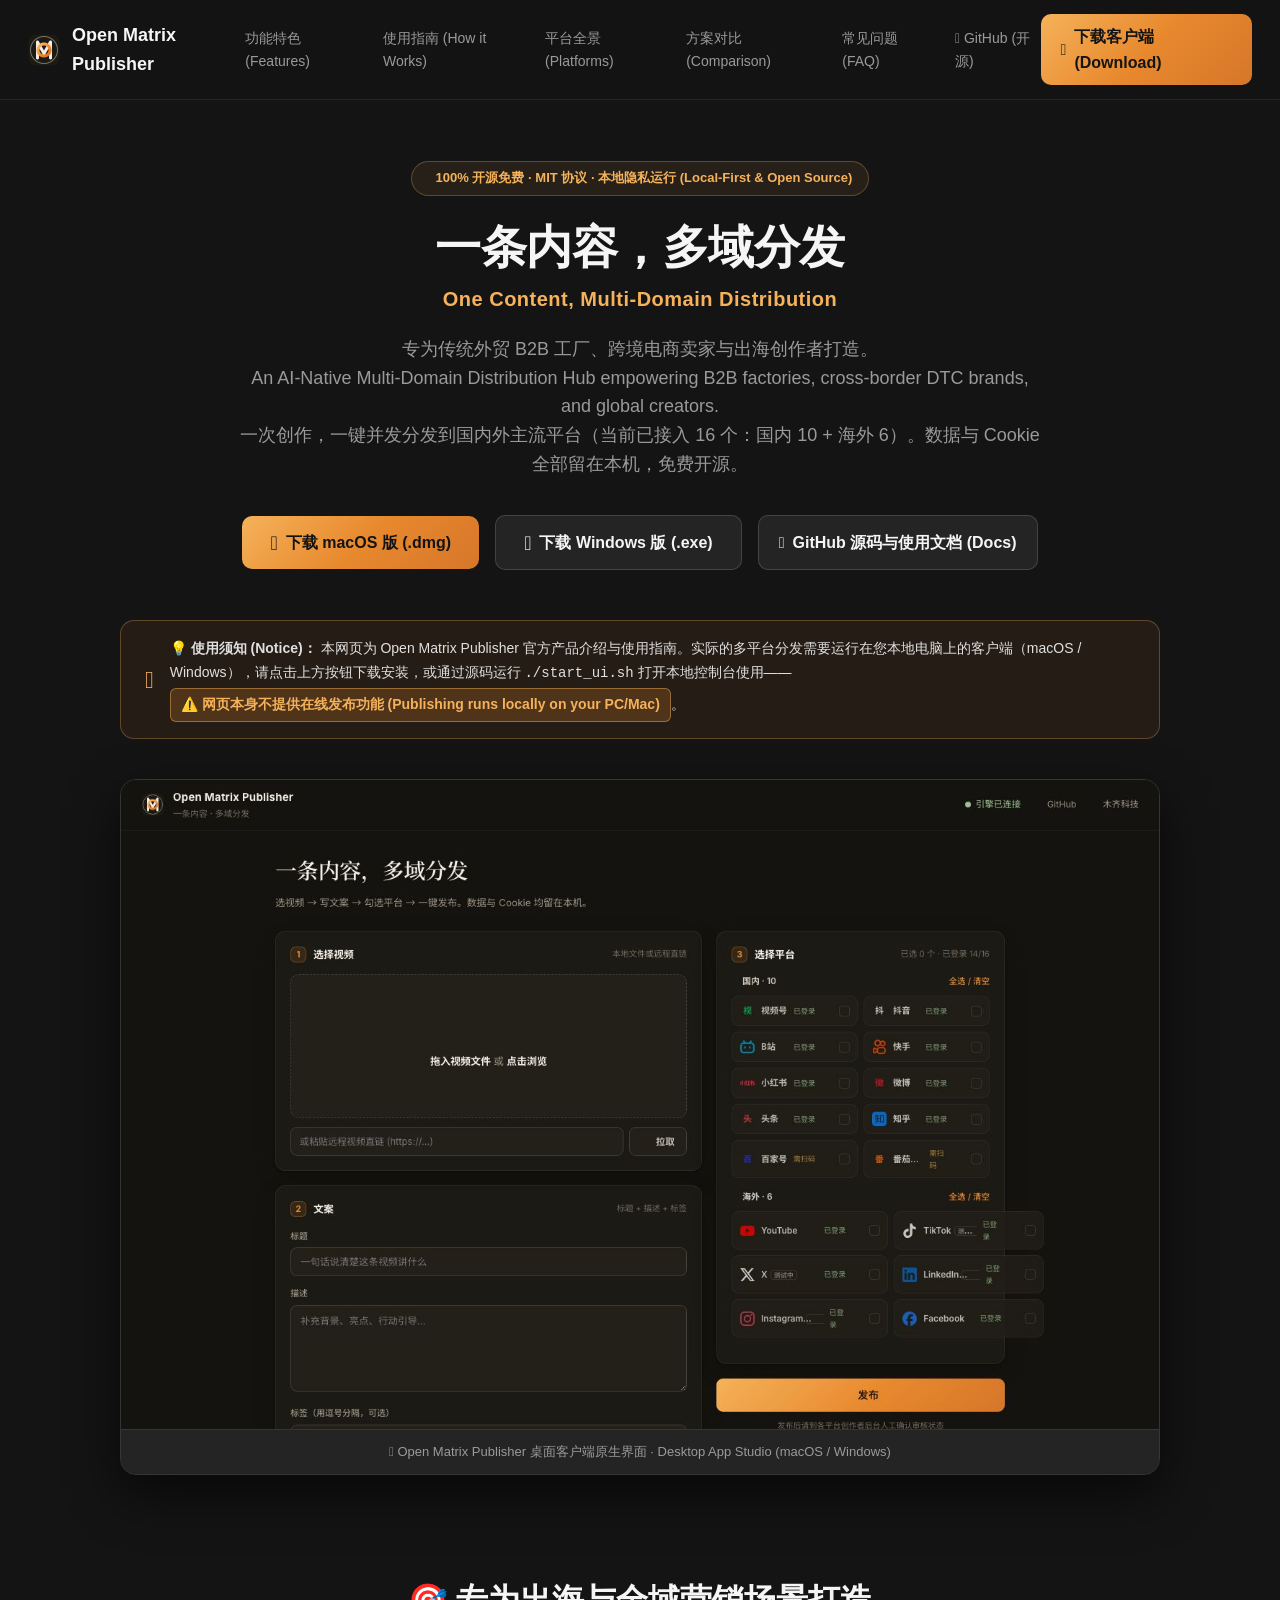
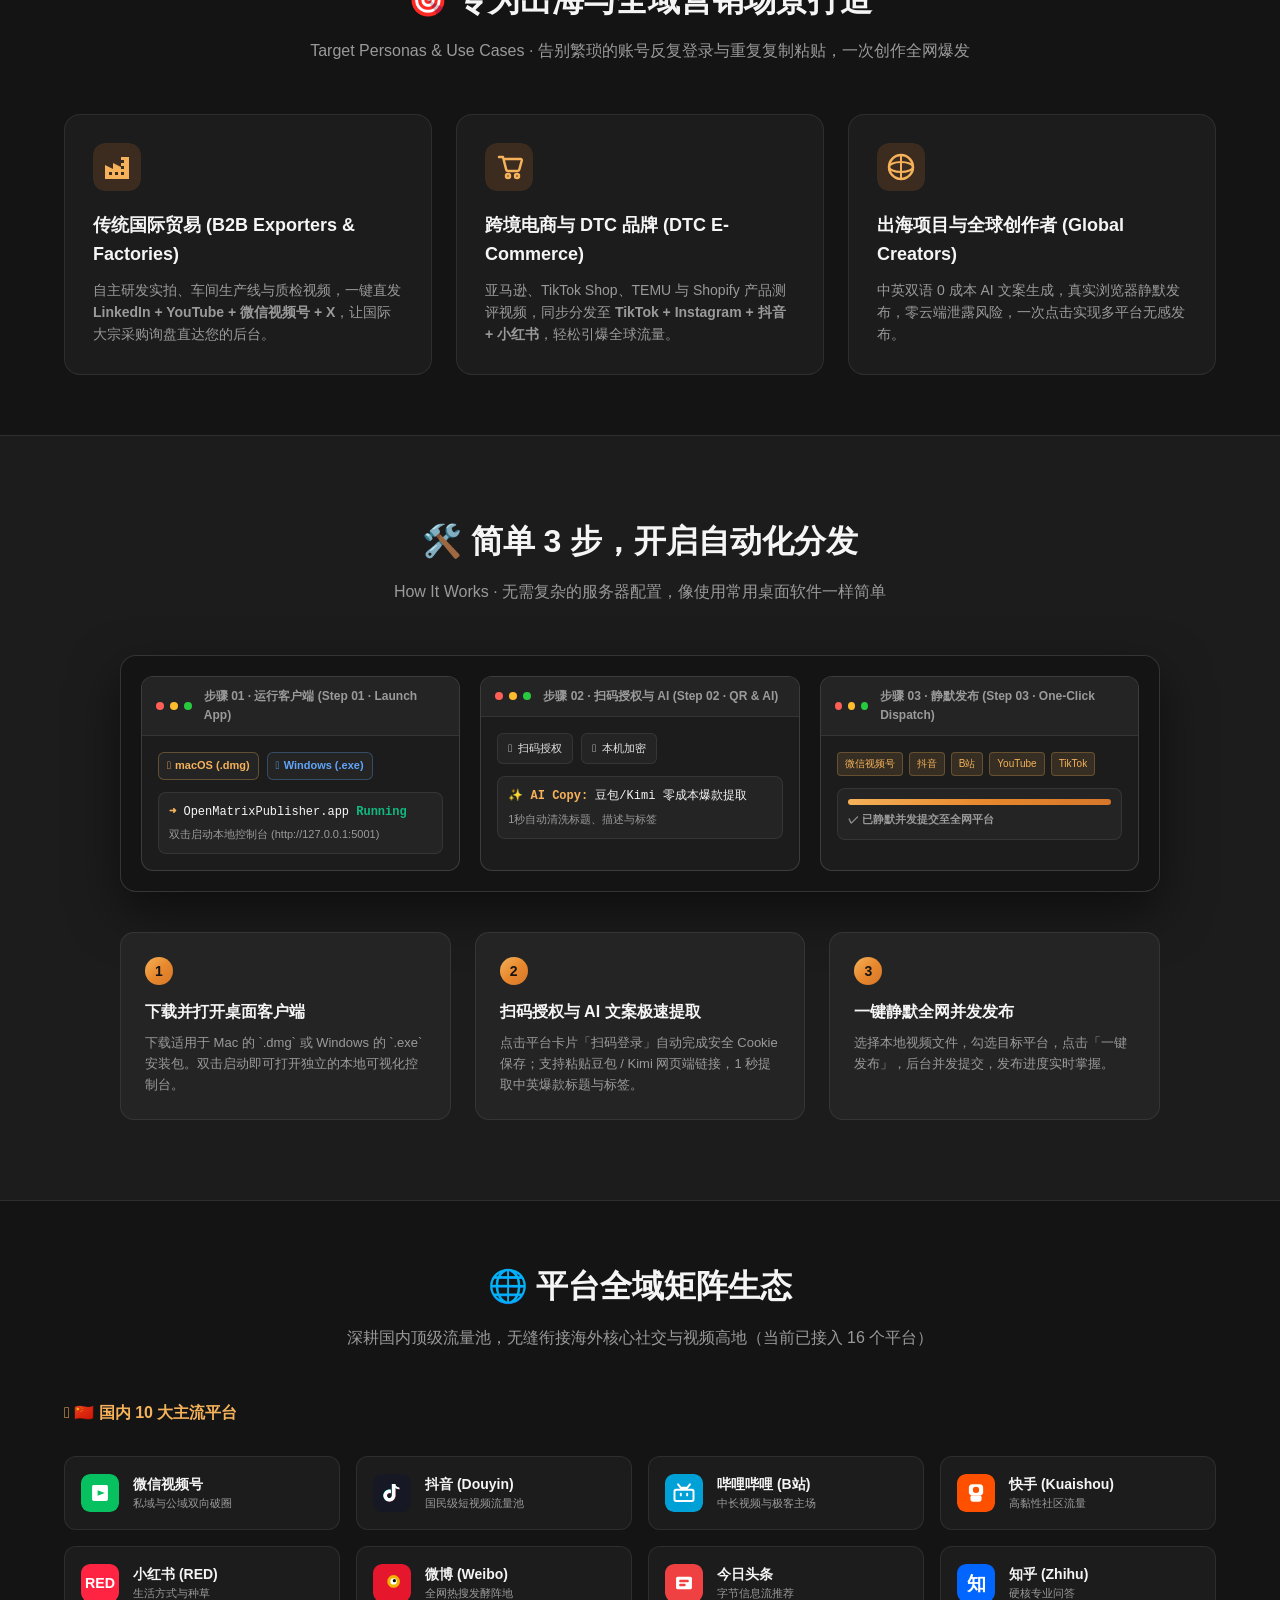
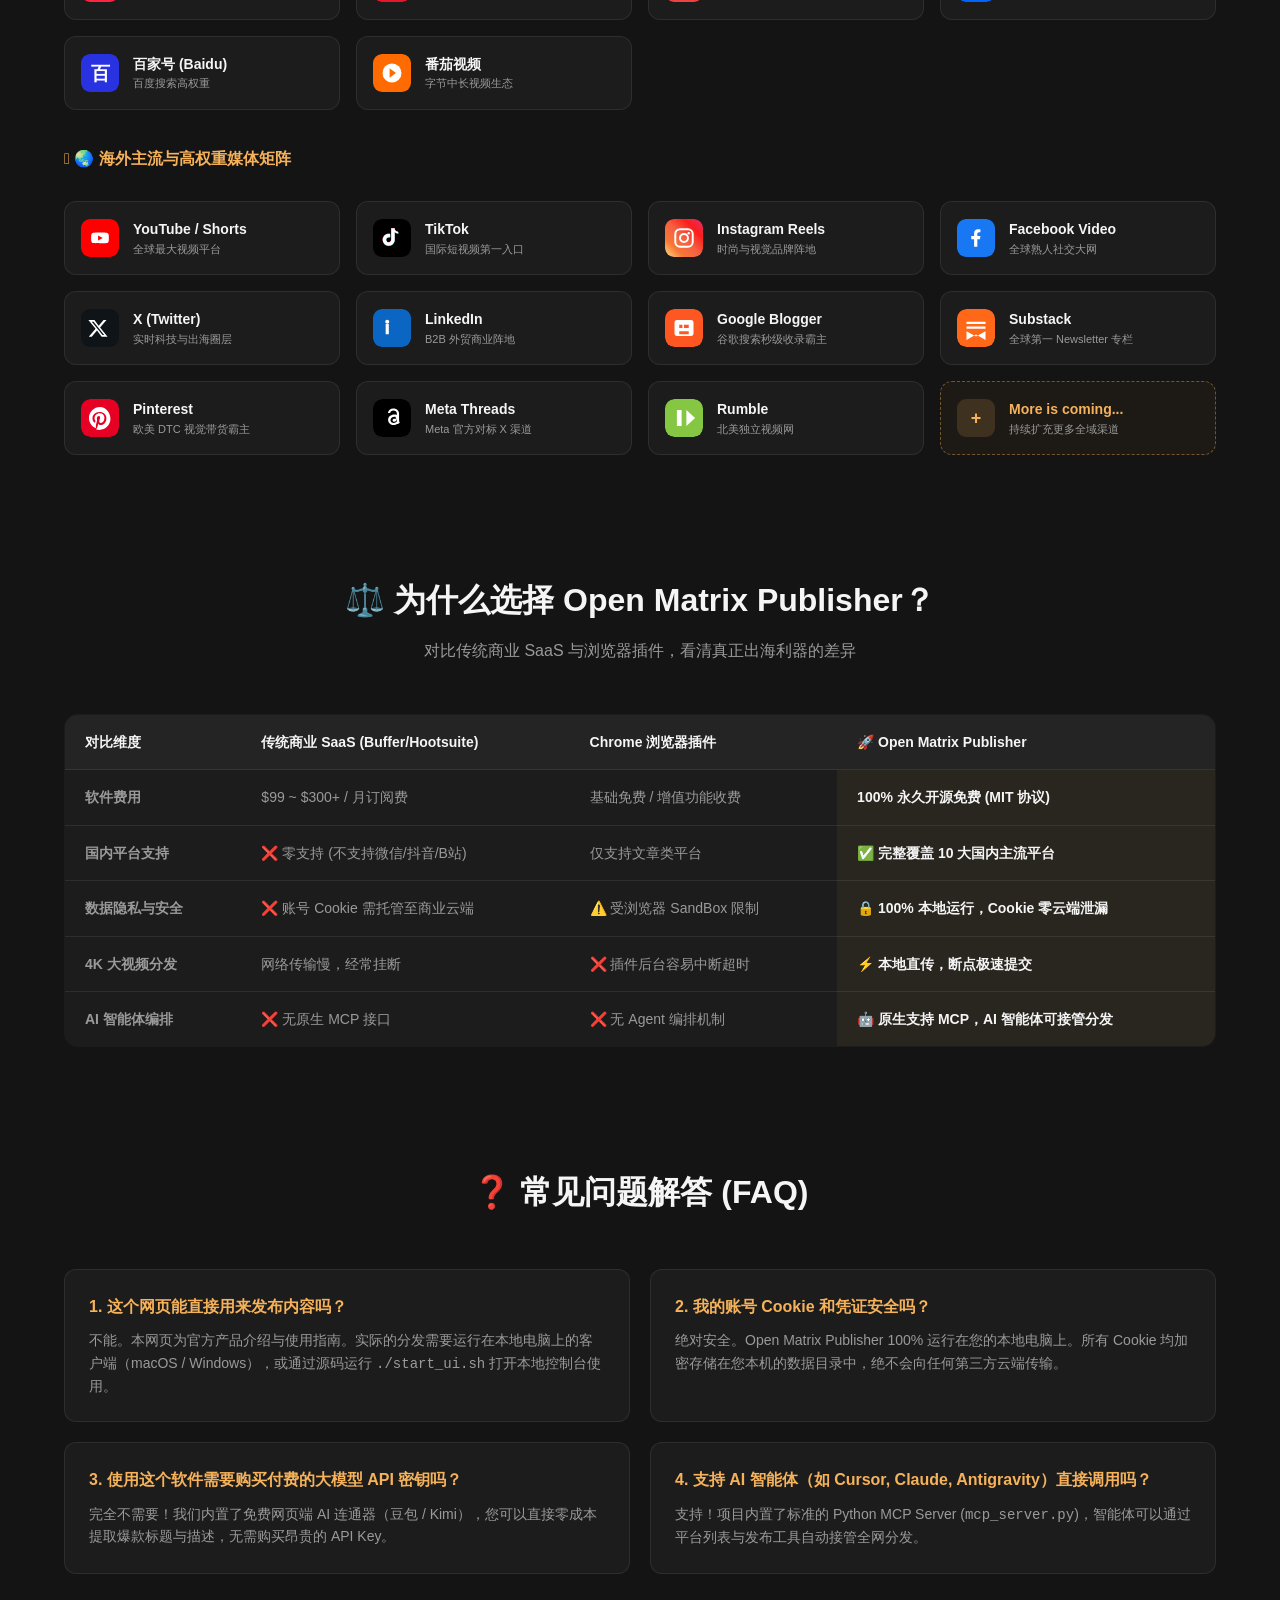
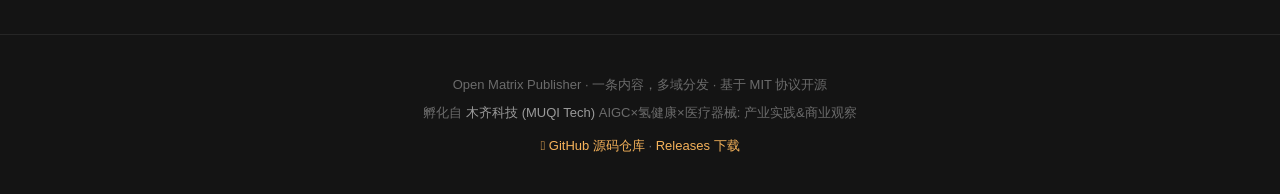
==== commit 2fad68f1: "feat(content): add enterprise tech content playbook and sync 18-platform consistency across all modu" ====
--- a/index.html
+++ b/index.html
@@ -305,15 +305,15 @@
             <span>Open Matrix Publisher</span>
         </div>
         <div class="nav-links">
-            <a href="#features">功能特色</a>
-            <a href="#how-it-works">使用指南</a>
-            <a href="#platforms">平台全景</a>
-            <a href="#comparison">方案对比</a>
-            <a href="#faq">常见问题</a>
+            <a href="#features">功能特色 (Features)</a>
+            <a href="#how-it-works">使用指南 (How it Works)</a>
+            <a href="#platforms">平台全景 (Platforms)</a>
+            <a href="#comparison">方案对比 (Comparison)</a>
+            <a href="#faq">常见问题 (FAQ)</a>
             <a href="https://github.com/Martin-MQtech/open-matrix-publisher" target="_blank"><i class="fa-brands fa-github"></i> GitHub (开源)</a>
         </div>
         <a href="https://github.com/Martin-MQtech/open-matrix-publisher/releases" target="_blank" class="btn-cta">
-            <i class="fa-solid fa-download"></i> 下载客户端
+            <i class="fa-solid fa-download"></i> 下载客户端 (Download)
         </a>
     </nav>
 
@@ -357,7 +357,7 @@
         <div class="ui-showcase-wrapper">
             <img src="app_ui_screenshot.jpg" alt="Open Matrix Publisher 桌面客户端界面视觉展示">
             <div class="ui-caption">
-                <i class="fa-solid fa-desktop"></i> Open Matrix Publisher 桌面客户端原生界面 · 真实运行于 macOS / Windows 环境
+                <i class="fa-solid fa-desktop"></i> Open Matrix Publisher 桌面客户端原生界面 · Desktop App Studio (macOS / Windows)
             </div>
         </div>
     </header>
@@ -366,25 +366,25 @@
     <section class="section-container" id="features">
         <div class="section-header">
             <h2>🎯 专为出海与全域营销场景打造</h2>
-            <p>告别繁琐的账号反复登录与重复复制粘贴，一次创作全网爆发</p>
+            <p>Target Personas & Use Cases · 告别繁琐的账号反复登录与重复复制粘贴，一次创作全网爆发</p>
         </div>
 
         <div class="persona-grid">
             <div class="persona-card">
                 <img src="assets/feature-icons/b2b_factory.svg" alt="B2B 外贸工厂" style="width: 48px; height: 48px; margin-bottom: 20px; border-radius: 12px; display: block;">
-                <h3>传统国际贸易 (B2B 外贸工厂)</h3>
+                <h3>传统国际贸易 (B2B Exporters & Factories)</h3>
                 <p>自主研发实拍、车间生产线与质检视频，一键直发 <strong>LinkedIn + YouTube + 微信视频号 + X</strong>，让国际大宗采购询盘直达您的后台。</p>
             </div>
 
             <div class="persona-card">
                 <img src="assets/feature-icons/dtc_ecommerce.svg" alt="跨境电商与 DTC 出海品牌" style="width: 48px; height: 48px; margin-bottom: 20px; border-radius: 12px; display: block;">
-                <h3>跨境电商与 DTC 出海品牌</h3>
+                <h3>跨境电商与 DTC 品牌 (DTC E-Commerce)</h3>
                 <p>亚马逊、TikTok Shop、TEMU 与 Shopify 产品测评视频，同步分发至 <strong>TikTok + Instagram + 抖音 + 小红书</strong>，轻松引爆全球流量。</p>
             </div>
 
             <div class="persona-card">
                 <img src="assets/feature-icons/global_creator.svg" alt="出海项目与全球化创作者" style="width: 48px; height: 48px; margin-bottom: 20px; border-radius: 12px; display: block;">
-                <h3>出海项目与全球化创作者</h3>
+                <h3>出海项目与全球创作者 (Global Creators)</h3>
                 <p>中英双语 0 成本 AI 文案生成，真实浏览器静默发布，零云端泄露风险，一次点击实现多平台无感发布。</p>
             </div>
         </div>
@@ -394,7 +394,7 @@
     <section class="workflow-section" id="how-it-works">
         <div class="section-header">
             <h2>🛠️ 简单 3 步，开启自动化分发</h2>
-            <p>无需复杂的服务器配置，像使用常用桌面软件一样简单</p>
+            <p>How It Works · 无需复杂的服务器配置，像使用常用桌面软件一样简单</p>
         </div>
 
         <!-- 高保真 3 栏桌面 UI 示意展示框 -->
@@ -403,7 +403,7 @@
             <div class="wf-card">
                 <div class="wf-card-header">
                     <span class="wf-dot red"></span><span class="wf-dot yellow"></span><span class="wf-dot green"></span>
-                    <span class="wf-title">步骤 01 · 运行桌面客户端</span>
+                    <span class="wf-title">步骤 01 · 运行客户端 (Step 01 · Launch App)</span>
                 </div>
                 <div class="wf-card-body">
                     <div class="wf-badge-row">
@@ -411,7 +411,7 @@
                         <span class="wf-badge win"><i class="fa-brands fa-windows"></i> Windows (.exe)</span>
                     </div>
                     <div class="wf-mini-box">
-                        <div class="wf-code-line"><span class="accent-text">➜</span> OpenMatrixPublisher.app <span class="green-text">运行中</span></div>
+                        <div class="wf-code-line"><span class="accent-text">➜</span> OpenMatrixPublisher.app <span class="green-text">Running</span></div>
                         <div class="wf-sub-text">双击启动本地控制台 (http://127.0.0.1:5001)</div>
                     </div>
                 </div>
@@ -421,15 +421,15 @@
             <div class="wf-card">
                 <div class="wf-card-header">
                     <span class="wf-dot red"></span><span class="wf-dot yellow"></span><span class="wf-dot green"></span>
-                    <span class="wf-title">步骤 02 · 扫码授权与 AI 文案</span>
+                    <span class="wf-title">步骤 02 · 扫码授权与 AI (Step 02 · QR & AI)</span>
                 </div>
                 <div class="wf-card-body">
                     <div class="wf-qr-row">
-                        <div class="wf-qr-box"><i class="fa-solid fa-qrcode"></i> 扫码安全授权</div>
+                        <div class="wf-qr-box"><i class="fa-solid fa-qrcode"></i> 扫码授权</div>
                         <div class="wf-cookie-box"><i class="fa-solid fa-shield-halved"></i> 本机加密</div>
                     </div>
                     <div class="wf-mini-box">
-                        <div class="wf-code-line"><span class="accent-text">✨ AI 助手:</span> 豆包/Kimi 零成本爆款提取</div>
+                        <div class="wf-code-line"><span class="accent-text">✨ AI Copy:</span> 豆包/Kimi 零成本爆款提取</div>
                         <div class="wf-sub-text">1秒自动清洗标题、描述与标签</div>
                     </div>
                 </div>
@@ -439,7 +439,7 @@
             <div class="wf-card">
                 <div class="wf-card-header">
                     <span class="wf-dot red"></span><span class="wf-dot yellow"></span><span class="wf-dot green"></span>
-                    <span class="wf-title">步骤 03 · 一键并发静默发布</span>
+                    <span class="wf-title">步骤 03 · 静默发布 (Step 03 · One-Click Dispatch)</span>
                 </div>
                 <div class="wf-card-body">
                     <div class="wf-plat-tags">
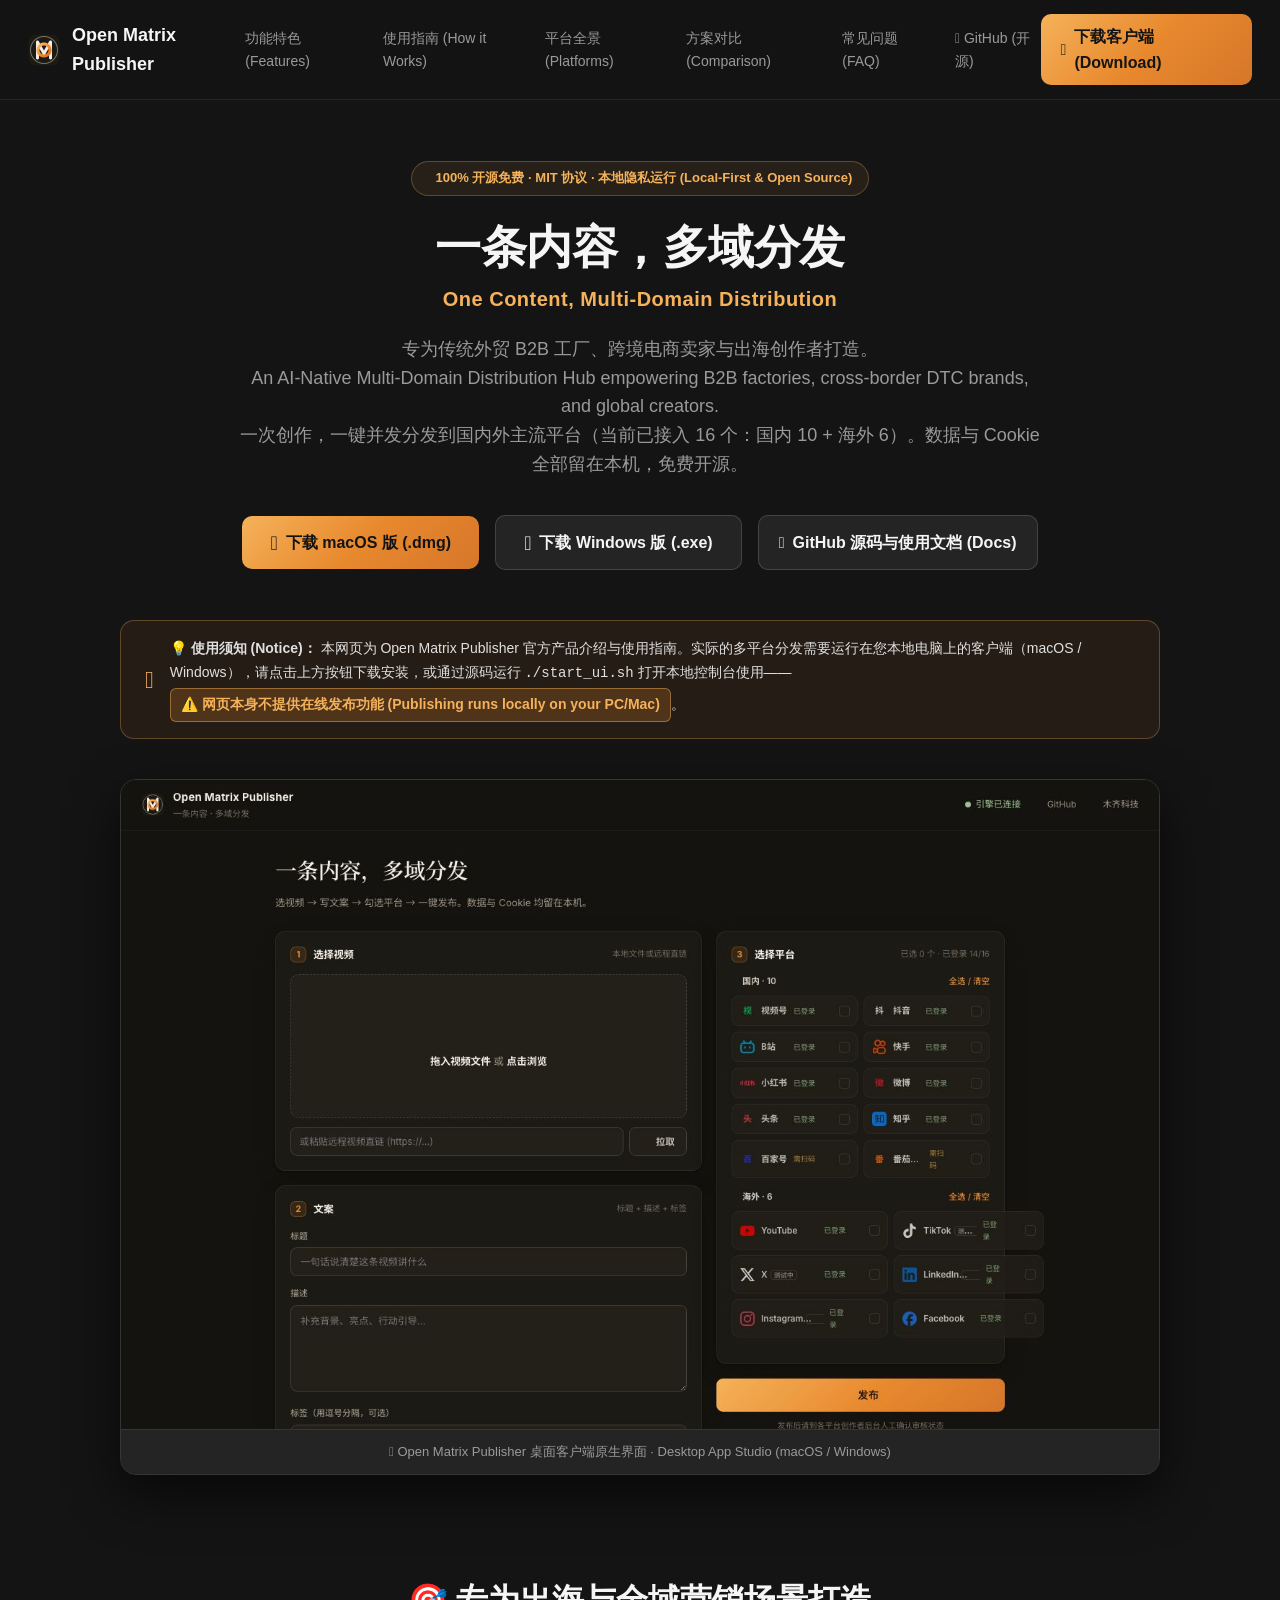
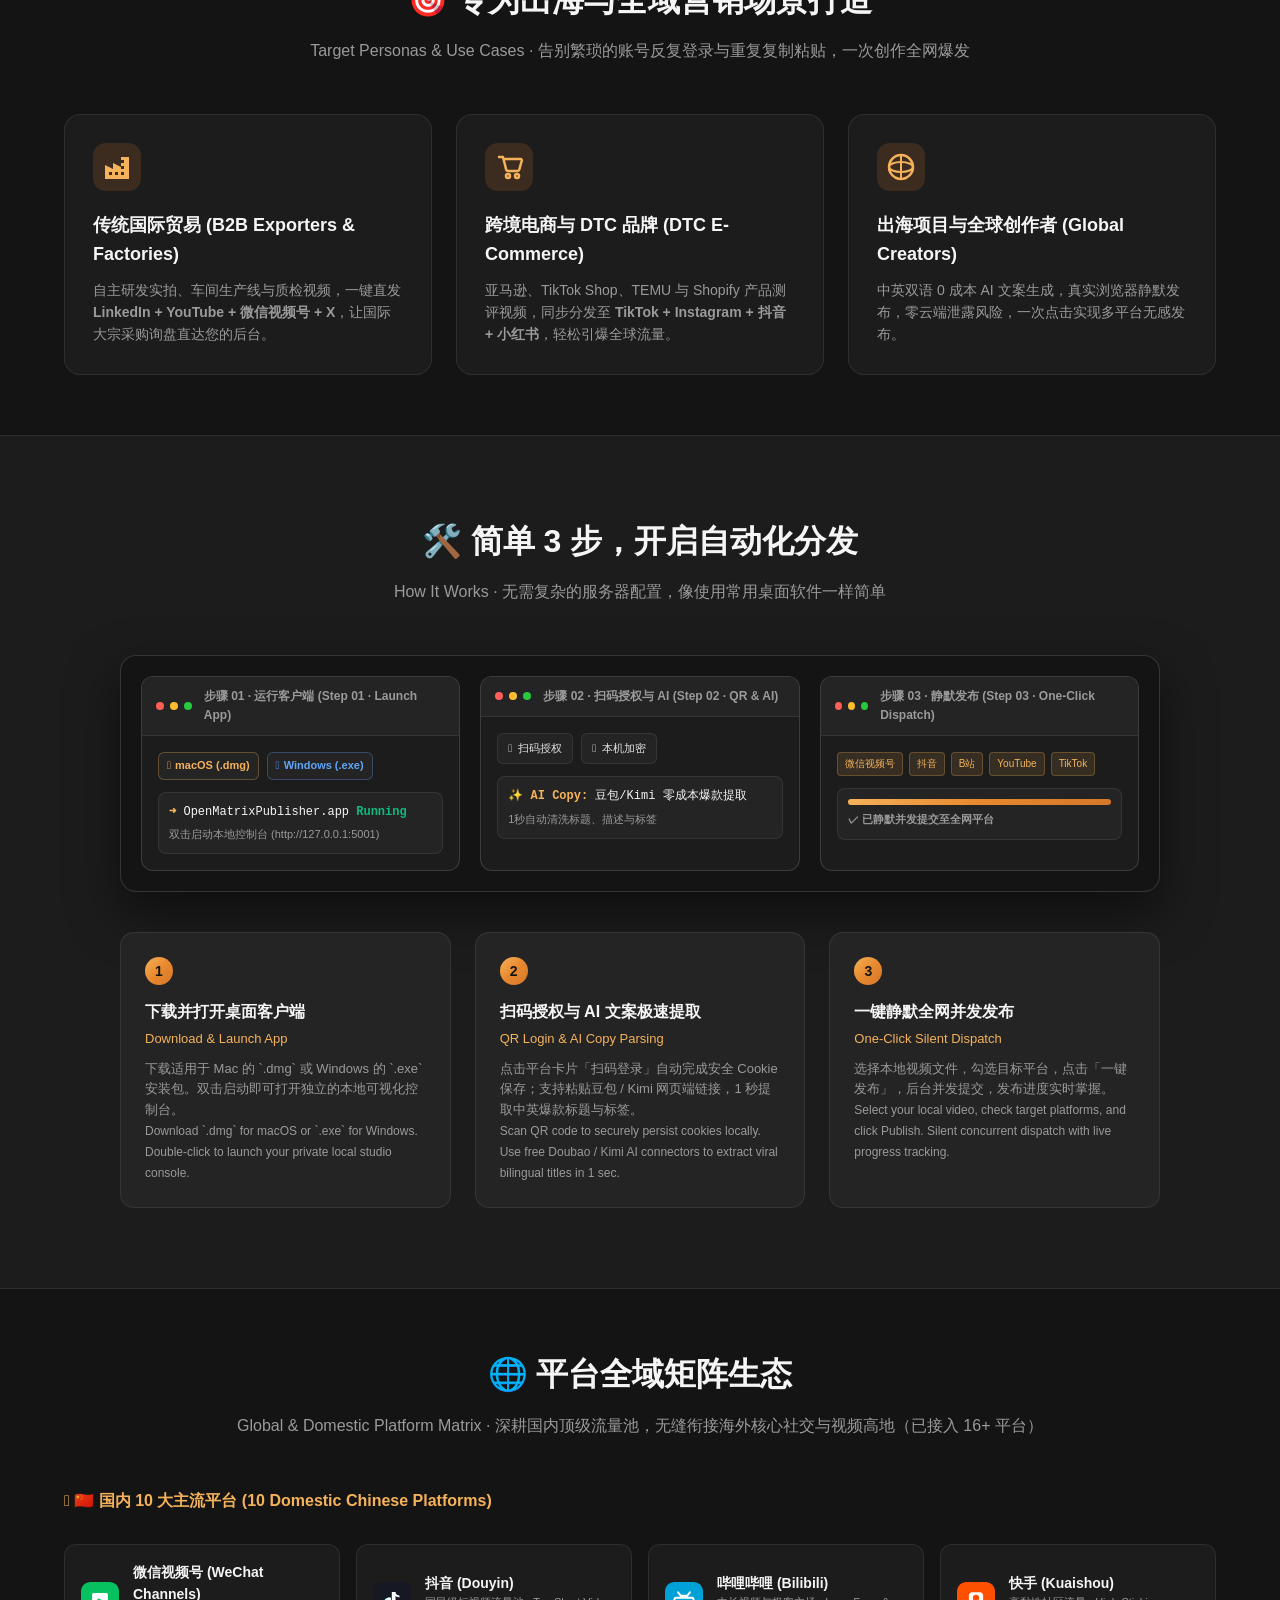
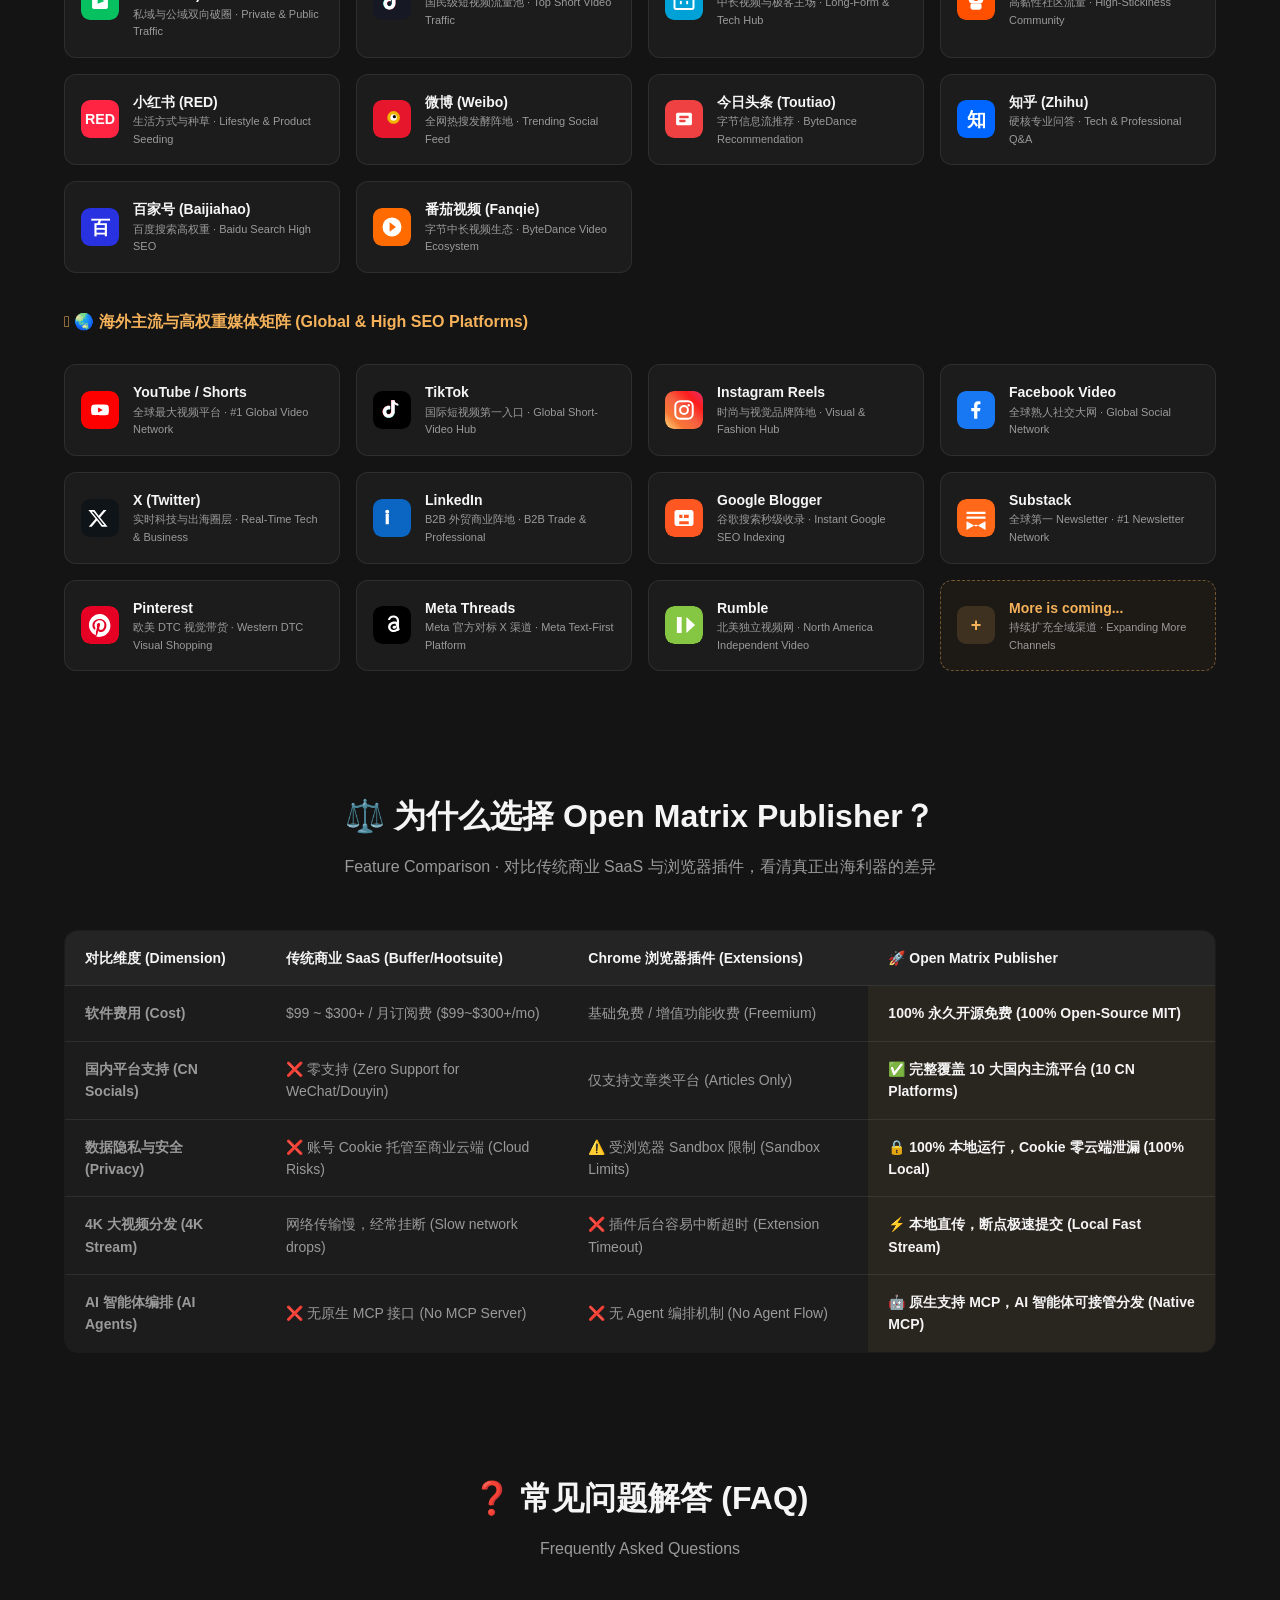
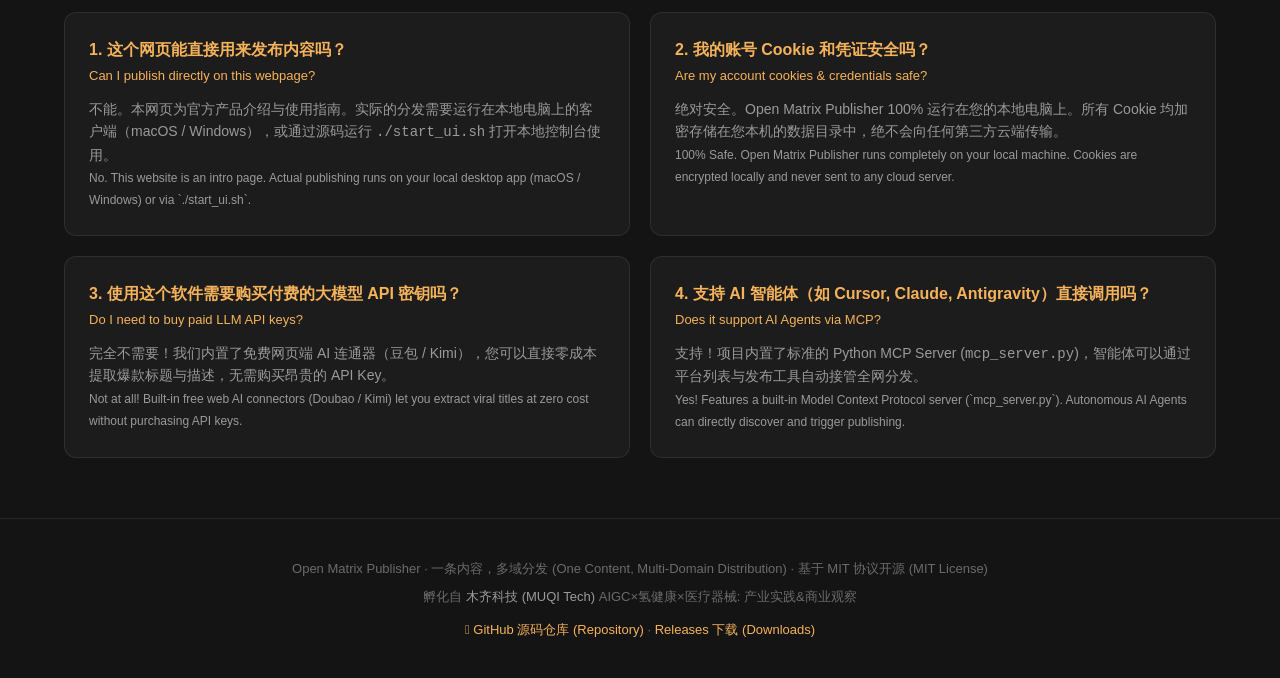
==== commit 087f42a8: "feat(i18n): upgrade full index.html landing page with 100% bilingual Chinese & English text for step" ====
--- a/index.html
+++ b/index.html
@@ -456,20 +456,20 @@
         <div class="steps-grid">
             <div class="step-card">
                 <span class="step-num">1</span>
-                <h4>下载并打开桌面客户端</h4>
-                <p>下载适用于 Mac 的 `.dmg` 或 Windows 的 `.exe` 安装包。双击启动即可打开独立的本地可视化控制台。</p>
+                <h4>下载并打开桌面客户端<br><span style="font-size: 13px; color: var(--accent-light); font-weight: 500;">Download & Launch App</span></h4>
+                <p>下载适用于 Mac 的 `.dmg` 或 Windows 的 `.exe` 安装包。双击启动即可打开独立的本地可视化控制台。<br><span style="font-size: 12px; color: var(--muted);">Download `.dmg` for macOS or `.exe` for Windows. Double-click to launch your private local studio console.</span></p>
             </div>
 
             <div class="step-card">
                 <span class="step-num">2</span>
-                <h4>扫码授权与 AI 文案极速提取</h4>
-                <p>点击平台卡片「扫码登录」自动完成安全 Cookie 保存；支持粘贴豆包 / Kimi 网页端链接，1 秒提取中英爆款标题与标签。</p>
+                <h4>扫码授权与 AI 文案极速提取<br><span style="font-size: 13px; color: var(--accent-light); font-weight: 500;">QR Login & AI Copy Parsing</span></h4>
+                <p>点击平台卡片「扫码登录」自动完成安全 Cookie 保存；支持粘贴豆包 / Kimi 网页端链接，1 秒提取中英爆款标题与标签。<br><span style="font-size: 12px; color: var(--muted);">Scan QR code to securely persist cookies locally. Use free Doubao / Kimi AI connectors to extract viral bilingual titles in 1 sec.</span></p>
             </div>
 
             <div class="step-card">
                 <span class="step-num">3</span>
-                <h4>一键静默全网并发发布</h4>
-                <p>选择本地视频文件，勾选目标平台，点击「一键发布」，后台并发提交，发布进度实时掌握。</p>
+                <h4>一键静默全网并发发布<br><span style="font-size: 13px; color: var(--accent-light); font-weight: 500;">One-Click Silent Dispatch</span></h4>
+                <p>选择本地视频文件，勾选目标平台，点击「一键发布」，后台并发提交，发布进度实时掌握。<br><span style="font-size: 12px; color: var(--muted);">Select your local video, check target platforms, and click Publish. Silent concurrent dispatch with live progress tracking.</span></p>
             </div>
         </div>
     </section>
@@ -478,37 +478,37 @@
     <section class="section-container" id="platforms">
         <div class="section-header">
             <h2>🌐 平台全域矩阵生态</h2>
-            <p>深耕国内顶级流量池，无缝衔接海外核心社交与视频高地（当前已接入 16 个平台）</p>
-        </div>
-
-        <h3 style="font-size: 16px; color: var(--accent-light); margin-bottom: 16px;"><i class="fa-solid fa-flag"></i> 🇨🇳 国内 10 大主流平台</h3>
+            <p>Global & Domestic Platform Matrix · 深耕国内顶级流量池，无缝衔接海外核心社交与视频高地（已接入 16+ 平台）</p>
+        </div>
+
+        <h3 style="font-size: 16px; color: var(--accent-light); margin-bottom: 16px;"><i class="fa-solid fa-flag"></i> 🇨🇳 国内 10 大主流平台 (10 Domestic Chinese Platforms)</h3>
         <div class="platform-grid">
-            <div class="platform-item"><img src="assets/platform-icons/weixin_channels.svg" alt="微信视频号" style="width: 38px; height: 38px; border-radius: 9px; flex-shrink: 0;"><div class="plat-info"><h5>微信视频号</h5><p>私域与公域双向破圈</p></div></div>
-            <div class="platform-item"><img src="assets/platform-icons/douyin.svg" alt="抖音" style="width: 38px; height: 38px; border-radius: 9px; flex-shrink: 0;"><div class="plat-info"><h5>抖音 (Douyin)</h5><p>国民级短视频流量池</p></div></div>
-            <div class="platform-item"><img src="assets/platform-icons/bilibili.svg" alt="哔哩哔哩" style="width: 38px; height: 38px; border-radius: 9px; flex-shrink: 0;"><div class="plat-info"><h5>哔哩哔哩 (B站)</h5><p>中长视频与极客主场</p></div></div>
-            <div class="platform-item"><img src="assets/platform-icons/kuaishou.svg" alt="快手" style="width: 38px; height: 38px; border-radius: 9px; flex-shrink: 0;"><div class="plat-info"><h5>快手 (Kuaishou)</h5><p>高黏性社区流量</p></div></div>
-            <div class="platform-item"><img src="assets/platform-icons/xiaohongshu.svg" alt="小红书" style="width: 38px; height: 38px; border-radius: 9px; flex-shrink: 0;"><div class="plat-info"><h5>小红书 (RED)</h5><p>生活方式与种草</p></div></div>
-            <div class="platform-item"><img src="assets/platform-icons/weibo.svg" alt="微博" style="width: 38px; height: 38px; border-radius: 9px; flex-shrink: 0;"><div class="plat-info"><h5>微博 (Weibo)</h5><p>全网热搜发酵阵地</p></div></div>
-            <div class="platform-item"><img src="assets/platform-icons/toutiao.svg" alt="今日头条" style="width: 38px; height: 38px; border-radius: 9px; flex-shrink: 0;"><div class="plat-info"><h5>今日头条</h5><p>字节信息流推荐</p></div></div>
-            <div class="platform-item"><img src="assets/platform-icons/zhihu.svg" alt="知乎" style="width: 38px; height: 38px; border-radius: 9px; flex-shrink: 0;"><div class="plat-info"><h5>知乎 (Zhihu)</h5><p>硬核专业问答</p></div></div>
-            <div class="platform-item"><img src="assets/platform-icons/baijiahao.svg" alt="百家号" style="width: 38px; height: 38px; border-radius: 9px; flex-shrink: 0;"><div class="plat-info"><h5>百家号 (Baidu)</h5><p>百度搜索高权重</p></div></div>
-            <div class="platform-item"><img src="assets/platform-icons/fanqie.svg" alt="番茄视频" style="width: 38px; height: 38px; border-radius: 9px; flex-shrink: 0;"><div class="plat-info"><h5>番茄视频</h5><p>字节中长视频生态</p></div></div>
-        </div>
-
-        <h3 style="font-size: 16px; color: var(--accent-light); margin-top: 36px; margin-bottom: 16px;"><i class="fa-solid fa-globe"></i> 🌏 海外主流与高权重媒体矩阵</h3>
+            <div class="platform-item"><img src="assets/platform-icons/weixin_channels.svg" alt="微信视频号" style="width: 38px; height: 38px; border-radius: 9px; flex-shrink: 0;"><div class="plat-info"><h5>微信视频号 (WeChat Channels)</h5><p>私域与公域双向破圈 · Private & Public Traffic</p></div></div>
+            <div class="platform-item"><img src="assets/platform-icons/douyin.svg" alt="抖音" style="width: 38px; height: 38px; border-radius: 9px; flex-shrink: 0;"><div class="plat-info"><h5>抖音 (Douyin)</h5><p>国民级短视频流量池 · Top Short Video Traffic</p></div></div>
+            <div class="platform-item"><img src="assets/platform-icons/bilibili.svg" alt="哔哩哔哩" style="width: 38px; height: 38px; border-radius: 9px; flex-shrink: 0;"><div class="plat-info"><h5>哔哩哔哩 (Bilibili)</h5><p>中长视频与极客主场 · Long-Form & Tech Hub</p></div></div>
+            <div class="platform-item"><img src="assets/platform-icons/kuaishou.svg" alt="快手" style="width: 38px; height: 38px; border-radius: 9px; flex-shrink: 0;"><div class="plat-info"><h5>快手 (Kuaishou)</h5><p>高黏性社区流量 · High-Stickiness Community</p></div></div>
+            <div class="platform-item"><img src="assets/platform-icons/xiaohongshu.svg" alt="小红书" style="width: 38px; height: 38px; border-radius: 9px; flex-shrink: 0;"><div class="plat-info"><h5>小红书 (RED)</h5><p>生活方式与种草 · Lifestyle & Product Seeding</p></div></div>
+            <div class="platform-item"><img src="assets/platform-icons/weibo.svg" alt="微博" style="width: 38px; height: 38px; border-radius: 9px; flex-shrink: 0;"><div class="plat-info"><h5>微博 (Weibo)</h5><p>全网热搜发酵阵地 · Trending Social Feed</p></div></div>
+            <div class="platform-item"><img src="assets/platform-icons/toutiao.svg" alt="今日头条" style="width: 38px; height: 38px; border-radius: 9px; flex-shrink: 0;"><div class="plat-info"><h5>今日头条 (Toutiao)</h5><p>字节信息流推荐 · ByteDance Recommendation</p></div></div>
+            <div class="platform-item"><img src="assets/platform-icons/zhihu.svg" alt="知乎" style="width: 38px; height: 38px; border-radius: 9px; flex-shrink: 0;"><div class="plat-info"><h5>知乎 (Zhihu)</h5><p>硬核专业问答 · Tech & Professional Q&A</p></div></div>
+            <div class="platform-item"><img src="assets/platform-icons/baijiahao.svg" alt="百家号" style="width: 38px; height: 38px; border-radius: 9px; flex-shrink: 0;"><div class="plat-info"><h5>百家号 (Baijiahao)</h5><p>百度搜索高权重 · Baidu Search High SEO</p></div></div>
+            <div class="platform-item"><img src="assets/platform-icons/fanqie.svg" alt="番茄视频" style="width: 38px; height: 38px; border-radius: 9px; flex-shrink: 0;"><div class="plat-info"><h5>番茄视频 (Fanqie)</h5><p>字节中长视频生态 · ByteDance Video Ecosystem</p></div></div>
+        </div>
+
+        <h3 style="font-size: 16px; color: var(--accent-light); margin-top: 36px; margin-bottom: 16px;"><i class="fa-solid fa-globe"></i> 🌏 海外主流与高权重媒体矩阵 (Global & High SEO Platforms)</h3>
         <div class="platform-grid">
-            <div class="platform-item"><img src="assets/platform-icons/youtube.svg" alt="YouTube" style="width: 38px; height: 38px; border-radius: 9px; flex-shrink: 0;"><div class="plat-info"><h5>YouTube / Shorts</h5><p>全球最大视频平台</p></div></div>
-            <div class="platform-item"><img src="assets/platform-icons/tiktok.svg" alt="TikTok" style="width: 38px; height: 38px; border-radius: 9px; flex-shrink: 0;"><div class="plat-info"><h5>TikTok</h5><p>国际短视频第一入口</p></div></div>
-            <div class="platform-item"><img src="assets/platform-icons/instagram.svg" alt="Instagram" style="width: 38px; height: 38px; border-radius: 9px; flex-shrink: 0;"><div class="plat-info"><h5>Instagram Reels</h5><p>时尚与视觉品牌阵地</p></div></div>
-            <div class="platform-item"><img src="assets/platform-icons/facebook.svg" alt="Facebook" style="width: 38px; height: 38px; border-radius: 9px; flex-shrink: 0;"><div class="plat-info"><h5>Facebook Video</h5><p>全球熟人社交大网</p></div></div>
-            <div class="platform-item"><img src="assets/platform-icons/twitter_x.svg" alt="X (Twitter)" style="width: 38px; height: 38px; border-radius: 9px; flex-shrink: 0;"><div class="plat-info"><h5>X (Twitter)</h5><p>实时科技与出海圈层</p></div></div>
-            <div class="platform-item"><img src="assets/platform-icons/linkedin.svg" alt="LinkedIn" style="width: 38px; height: 38px; border-radius: 9px; flex-shrink: 0;"><div class="plat-info"><h5>LinkedIn</h5><p>B2B 外贸商业阵地</p></div></div>
-            <div class="platform-item"><img src="assets/platform-icons/blogger.svg" alt="Google Blogger" style="width: 38px; height: 38px; border-radius: 9px; flex-shrink: 0;"><div class="plat-info"><h5>Google Blogger</h5><p>谷歌搜索秒级收录霸主</p></div></div>
-            <div class="platform-item"><img src="assets/platform-icons/substack.svg" alt="Substack" style="width: 38px; height: 38px; border-radius: 9px; flex-shrink: 0;"><div class="plat-info"><h5>Substack</h5><p>全球第一 Newsletter 专栏</p></div></div>
-            <div class="platform-item"><img src="assets/platform-icons/pinterest.svg" alt="Pinterest" style="width: 38px; height: 38px; border-radius: 9px; flex-shrink: 0;"><div class="plat-info"><h5>Pinterest</h5><p>欧美 DTC 视觉带货霸主</p></div></div>
-            <div class="platform-item"><img src="assets/platform-icons/threads.svg" alt="Threads" style="width: 38px; height: 38px; border-radius: 9px; flex-shrink: 0;"><div class="plat-info"><h5>Meta Threads</h5><p>Meta 官方对标 X 渠道</p></div></div>
-            <div class="platform-item"><img src="assets/platform-icons/rumble.svg" alt="Rumble" style="width: 38px; height: 38px; border-radius: 9px; flex-shrink: 0;"><div class="plat-info"><h5>Rumble</h5><p>北美独立视频网</p></div></div>
-            <div class="platform-item" style="border: 1px dashed rgba(245, 178, 90, 0.4); background: rgba(245, 178, 90, 0.04);"><div style="width: 38px; height: 38px; border-radius: 9px; background: rgba(245, 178, 90, 0.15); color: var(--accent-light); display: flex; align-items: center; justify-content: center; font-weight: 800; font-size: 18px; flex-shrink: 0;">+</div><div class="plat-info"><h5 style="color: var(--accent-light);">More is coming...</h5><p>持续扩充更多全域渠道</p></div></div>
+            <div class="platform-item"><img src="assets/platform-icons/youtube.svg" alt="YouTube" style="width: 38px; height: 38px; border-radius: 9px; flex-shrink: 0;"><div class="plat-info"><h5>YouTube / Shorts</h5><p>全球最大视频平台 · #1 Global Video Network</p></div></div>
+            <div class="platform-item"><img src="assets/platform-icons/tiktok.svg" alt="TikTok" style="width: 38px; height: 38px; border-radius: 9px; flex-shrink: 0;"><div class="plat-info"><h5>TikTok</h5><p>国际短视频第一入口 · Global Short-Video Hub</p></div></div>
+            <div class="platform-item"><img src="assets/platform-icons/instagram.svg" alt="Instagram" style="width: 38px; height: 38px; border-radius: 9px; flex-shrink: 0;"><div class="plat-info"><h5>Instagram Reels</h5><p>时尚与视觉品牌阵地 · Visual & Fashion Hub</p></div></div>
+            <div class="platform-item"><img src="assets/platform-icons/facebook.svg" alt="Facebook" style="width: 38px; height: 38px; border-radius: 9px; flex-shrink: 0;"><div class="plat-info"><h5>Facebook Video</h5><p>全球熟人社交大网 · Global Social Network</p></div></div>
+            <div class="platform-item"><img src="assets/platform-icons/twitter_x.svg" alt="X (Twitter)" style="width: 38px; height: 38px; border-radius: 9px; flex-shrink: 0;"><div class="plat-info"><h5>X (Twitter)</h5><p>实时科技与出海圈层 · Real-Time Tech & Business</p></div></div>
+            <div class="platform-item"><img src="assets/platform-icons/linkedin.svg" alt="LinkedIn" style="width: 38px; height: 38px; border-radius: 9px; flex-shrink: 0;"><div class="plat-info"><h5>LinkedIn</h5><p>B2B 外贸商业阵地 · B2B Trade & Professional</p></div></div>
+            <div class="platform-item"><img src="assets/platform-icons/blogger.svg" alt="Google Blogger" style="width: 38px; height: 38px; border-radius: 9px; flex-shrink: 0;"><div class="plat-info"><h5>Google Blogger</h5><p>谷歌搜索秒级收录 · Instant Google SEO Indexing</p></div></div>
+            <div class="platform-item"><img src="assets/platform-icons/substack.svg" alt="Substack" style="width: 38px; height: 38px; border-radius: 9px; flex-shrink: 0;"><div class="plat-info"><h5>Substack</h5><p>全球第一 Newsletter · #1 Newsletter Network</p></div></div>
+            <div class="platform-item"><img src="assets/platform-icons/pinterest.svg" alt="Pinterest" style="width: 38px; height: 38px; border-radius: 9px; flex-shrink: 0;"><div class="plat-info"><h5>Pinterest</h5><p>欧美 DTC 视觉带货 · Western DTC Visual Shopping</p></div></div>
+            <div class="platform-item"><img src="assets/platform-icons/threads.svg" alt="Threads" style="width: 38px; height: 38px; border-radius: 9px; flex-shrink: 0;"><div class="plat-info"><h5>Meta Threads</h5><p>Meta 官方对标 X 渠道 · Meta Text-First Platform</p></div></div>
+            <div class="platform-item"><img src="assets/platform-icons/rumble.svg" alt="Rumble" style="width: 38px; height: 38px; border-radius: 9px; flex-shrink: 0;"><div class="plat-info"><h5>Rumble</h5><p>北美独立视频网 · North America Independent Video</p></div></div>
+            <div class="platform-item" style="border: 1px dashed rgba(245, 178, 90, 0.4); background: rgba(245, 178, 90, 0.04);"><div style="width: 38px; height: 38px; border-radius: 9px; background: rgba(245, 178, 90, 0.15); color: var(--accent-light); display: flex; align-items: center; justify-content: center; font-weight: 800; font-size: 18px; flex-shrink: 0;">+</div><div class="plat-info"><h5 style="color: var(--accent-light);">More is coming...</h5><p>持续扩充全域渠道 · Expanding More Channels</p></div></div>
         </div>
     </section>
 
@@ -516,48 +516,48 @@
     <section class="section-container" id="comparison">
         <div class="section-header">
             <h2>⚖️ 为什么选择 Open Matrix Publisher？</h2>
-            <p>对比传统商业 SaaS 与浏览器插件，看清真正出海利器的差异</p>
+            <p>Feature Comparison · 对比传统商业 SaaS 与浏览器插件，看清真正出海利器的差异</p>
         </div>
 
         <table class="comparison-table">
             <thead>
                 <tr>
-                    <th>对比维度</th>
+                    <th>对比维度 (Dimension)</th>
                     <th>传统商业 SaaS (Buffer/Hootsuite)</th>
-                    <th>Chrome 浏览器插件</th>
+                    <th>Chrome 浏览器插件 (Extensions)</th>
                     <th class="highlight-col">🚀 Open Matrix Publisher</th>
                 </tr>
             </thead>
             <tbody>
                 <tr>
-                    <td><strong>软件费用</strong></td>
-                    <td>$99 ~ $300+ / 月订阅费</td>
-                    <td>基础免费 / 增值功能收费</td>
-                    <td class="highlight-col">100% 永久开源免费 (MIT 协议)</td>
+                    <td><strong>软件费用 (Cost)</strong></td>
+                    <td>$99 ~ $300+ / 月订阅费 ($99~$300+/mo)</td>
+                    <td>基础免费 / 增值功能收费 (Freemium)</td>
+                    <td class="highlight-col">100% 永久开源免费 (100% Open-Source MIT)</td>
                 </tr>
                 <tr>
-                    <td><strong>国内平台支持</strong></td>
-                    <td>❌ 零支持 (不支持微信/抖音/B站)</td>
-                    <td>仅支持文章类平台</td>
-                    <td class="highlight-col">✅ 完整覆盖 10 大国内主流平台</td>
+                    <td><strong>国内平台支持 (CN Socials)</strong></td>
+                    <td>❌ 零支持 (Zero Support for WeChat/Douyin)</td>
+                    <td>仅支持文章类平台 (Articles Only)</td>
+                    <td class="highlight-col">✅ 完整覆盖 10 大国内主流平台 (10 CN Platforms)</td>
                 </tr>
                 <tr>
-                    <td><strong>数据隐私与安全</strong></td>
-                    <td>❌ 账号 Cookie 需托管至商业云端</td>
-                    <td>⚠️ 受浏览器 SandBox 限制</td>
-                    <td class="highlight-col">🔒 100% 本地运行，Cookie 零云端泄漏</td>
+                    <td><strong>数据隐私与安全 (Privacy)</strong></td>
+                    <td>❌ 账号 Cookie 托管至商业云端 (Cloud Risks)</td>
+                    <td>⚠️ 受浏览器 Sandbox 限制 (Sandbox Limits)</td>
+                    <td class="highlight-col">🔒 100% 本地运行，Cookie 零云端泄漏 (100% Local)</td>
                 </tr>
                 <tr>
-                    <td><strong>4K 大视频分发</strong></td>
-                    <td>网络传输慢，经常挂断</td>
-                    <td>❌ 插件后台容易中断超时</td>
-                    <td class="highlight-col">⚡ 本地直传，断点极速提交</td>
+                    <td><strong>4K 大视频分发 (4K Stream)</strong></td>
+                    <td>网络传输慢，经常挂断 (Slow network drops)</td>
+                    <td>❌ 插件后台容易中断超时 (Extension Timeout)</td>
+                    <td class="highlight-col">⚡ 本地直传，断点极速提交 (Local Fast Stream)</td>
                 </tr>
                 <tr>
-                    <td><strong>AI 智能体编排</strong></td>
-                    <td>❌ 无原生 MCP 接口</td>
-                    <td>❌ 无 Agent 编排机制</td>
-                    <td class="highlight-col">🤖 原生支持 MCP，AI 智能体可接管分发</td>
+                    <td><strong>AI 智能体编排 (AI Agents)</strong></td>
+                    <td>❌ 无原生 MCP 接口 (No MCP Server)</td>
+                    <td>❌ 无 Agent 编排机制 (No Agent Flow)</td>
+                    <td class="highlight-col">🤖 原生支持 MCP，AI 智能体可接管分发 (Native MCP)</td>
                 </tr>
             </tbody>
         </table>
@@ -567,36 +567,37 @@
     <section class="section-container" id="faq">
         <div class="section-header">
             <h2>❓ 常见问题解答 (FAQ)</h2>
+            <p>Frequently Asked Questions</p>
         </div>
 
         <div class="faq-grid">
             <div class="faq-card">
-                <h4>1. 这个网页能直接用来发布内容吗？</h4>
-                <p>不能。本网页为官方产品介绍与使用指南。实际的分发需要运行在本地电脑上的客户端（macOS / Windows），或通过源码运行 <code>./start_ui.sh</code> 打开本地控制台使用。</p>
+                <h4>1. 这个网页能直接用来发布内容吗？<br><span style="font-size: 13px; color: var(--accent-light); font-weight: 500;">Can I publish directly on this webpage?</span></h4>
+                <p>不能。本网页为官方产品介绍与使用指南。实际的分发需要运行在本地电脑上的客户端（macOS / Windows），或通过源码运行 <code>./start_ui.sh</code> 打开本地控制台使用。<br><span style="font-size: 12px; color: var(--muted);">No. This website is an intro page. Actual publishing runs on your local desktop app (macOS / Windows) or via `./start_ui.sh`.</span></p>
             </div>
 
             <div class="faq-card">
-                <h4>2. 我的账号 Cookie 和凭证安全吗？</h4>
-                <p>绝对安全。Open Matrix Publisher 100% 运行在您的本地电脑上。所有 Cookie 均加密存储在您本机的数据目录中，绝不会向任何第三方云端传输。</p>
+                <h4>2. 我的账号 Cookie 和凭证安全吗？<br><span style="font-size: 13px; color: var(--accent-light); font-weight: 500;">Are my account cookies & credentials safe?</span></h4>
+                <p>绝对安全。Open Matrix Publisher 100% 运行在您的本地电脑上。所有 Cookie 均加密存储在您本机的数据目录中，绝不会向任何第三方云端传输。<br><span style="font-size: 12px; color: var(--muted);">100% Safe. Open Matrix Publisher runs completely on your local machine. Cookies are encrypted locally and never sent to any cloud server.</span></p>
             </div>
 
             <div class="faq-card">
-                <h4>3. 使用这个软件需要购买付费的大模型 API 密钥吗？</h4>
-                <p>完全不需要！我们内置了免费网页端 AI 连通器（豆包 / Kimi），您可以直接零成本提取爆款标题与描述，无需购买昂贵的 API Key。</p>
+                <h4>3. 使用这个软件需要购买付费的大模型 API 密钥吗？<br><span style="font-size: 13px; color: var(--accent-light); font-weight: 500;">Do I need to buy paid LLM API keys?</span></h4>
+                <p>完全不需要！我们内置了免费网页端 AI 连通器（豆包 / Kimi），您可以直接零成本提取爆款标题与描述，无需购买昂贵的 API Key。<br><span style="font-size: 12px; color: var(--muted);">Not at all! Built-in free web AI connectors (Doubao / Kimi) let you extract viral titles at zero cost without purchasing API keys.</span></p>
             </div>
 
             <div class="faq-card">
-                <h4>4. 支持 AI 智能体（如 Cursor, Claude, Antigravity）直接调用吗？</h4>
-                <p>支持！项目内置了标准的 Python MCP Server (<code>mcp_server.py</code>)，智能体可以通过平台列表与发布工具自动接管全网分发。</p>
+                <h4>4. 支持 AI 智能体（如 Cursor, Claude, Antigravity）直接调用吗？<br><span style="font-size: 13px; color: var(--accent-light); font-weight: 500;">Does it support AI Agents via MCP?</span></h4>
+                <p>支持！项目内置了标准的 Python MCP Server (<code>mcp_server.py</code>)，智能体可以通过平台列表与发布工具自动接管全网分发。<br><span style="font-size: 12px; color: var(--muted);">Yes! Features a built-in Model Context Protocol server (`mcp_server.py`). Autonomous AI Agents can directly discover and trigger publishing.</span></p>
             </div>
         </div>
     </section>
 
     <!-- 页脚 Footer -->
     <footer class="footer">
-        <p>Open Matrix Publisher · 一条内容，多域分发 · 基于 MIT 协议开源</p>
+        <p>Open Matrix Publisher · 一条内容，多域分发 (One Content, Multi-Domain Distribution) · 基于 MIT 协议开源 (MIT License)</p>
         <p style="margin-top: 8px;">孵化自 <a href="https://www.emuqi.com" target="_blank" style="color: var(--muted);">木齐科技 (MUQI Tech)</a> AIGC×氢健康×医疗器械: 产业实践&商业观察</p>
-        <p style="margin-top: 12px;"><a href="https://github.com/Martin-MQtech/open-matrix-publisher" target="_blank"><i class="fa-brands fa-github"></i> GitHub 源码仓库</a> · <a href="https://github.com/Martin-MQtech/open-matrix-publisher/releases" target="_blank">Releases 下载</a></p>
+        <p style="margin-top: 12px;"><a href="https://github.com/Martin-MQtech/open-matrix-publisher" target="_blank"><i class="fa-brands fa-github"></i> GitHub 源码仓库 (Repository)</a> · <a href="https://github.com/Martin-MQtech/open-matrix-publisher/releases" target="_blank">Releases 下载 (Downloads)</a></p>
     </footer>
 
 </body>
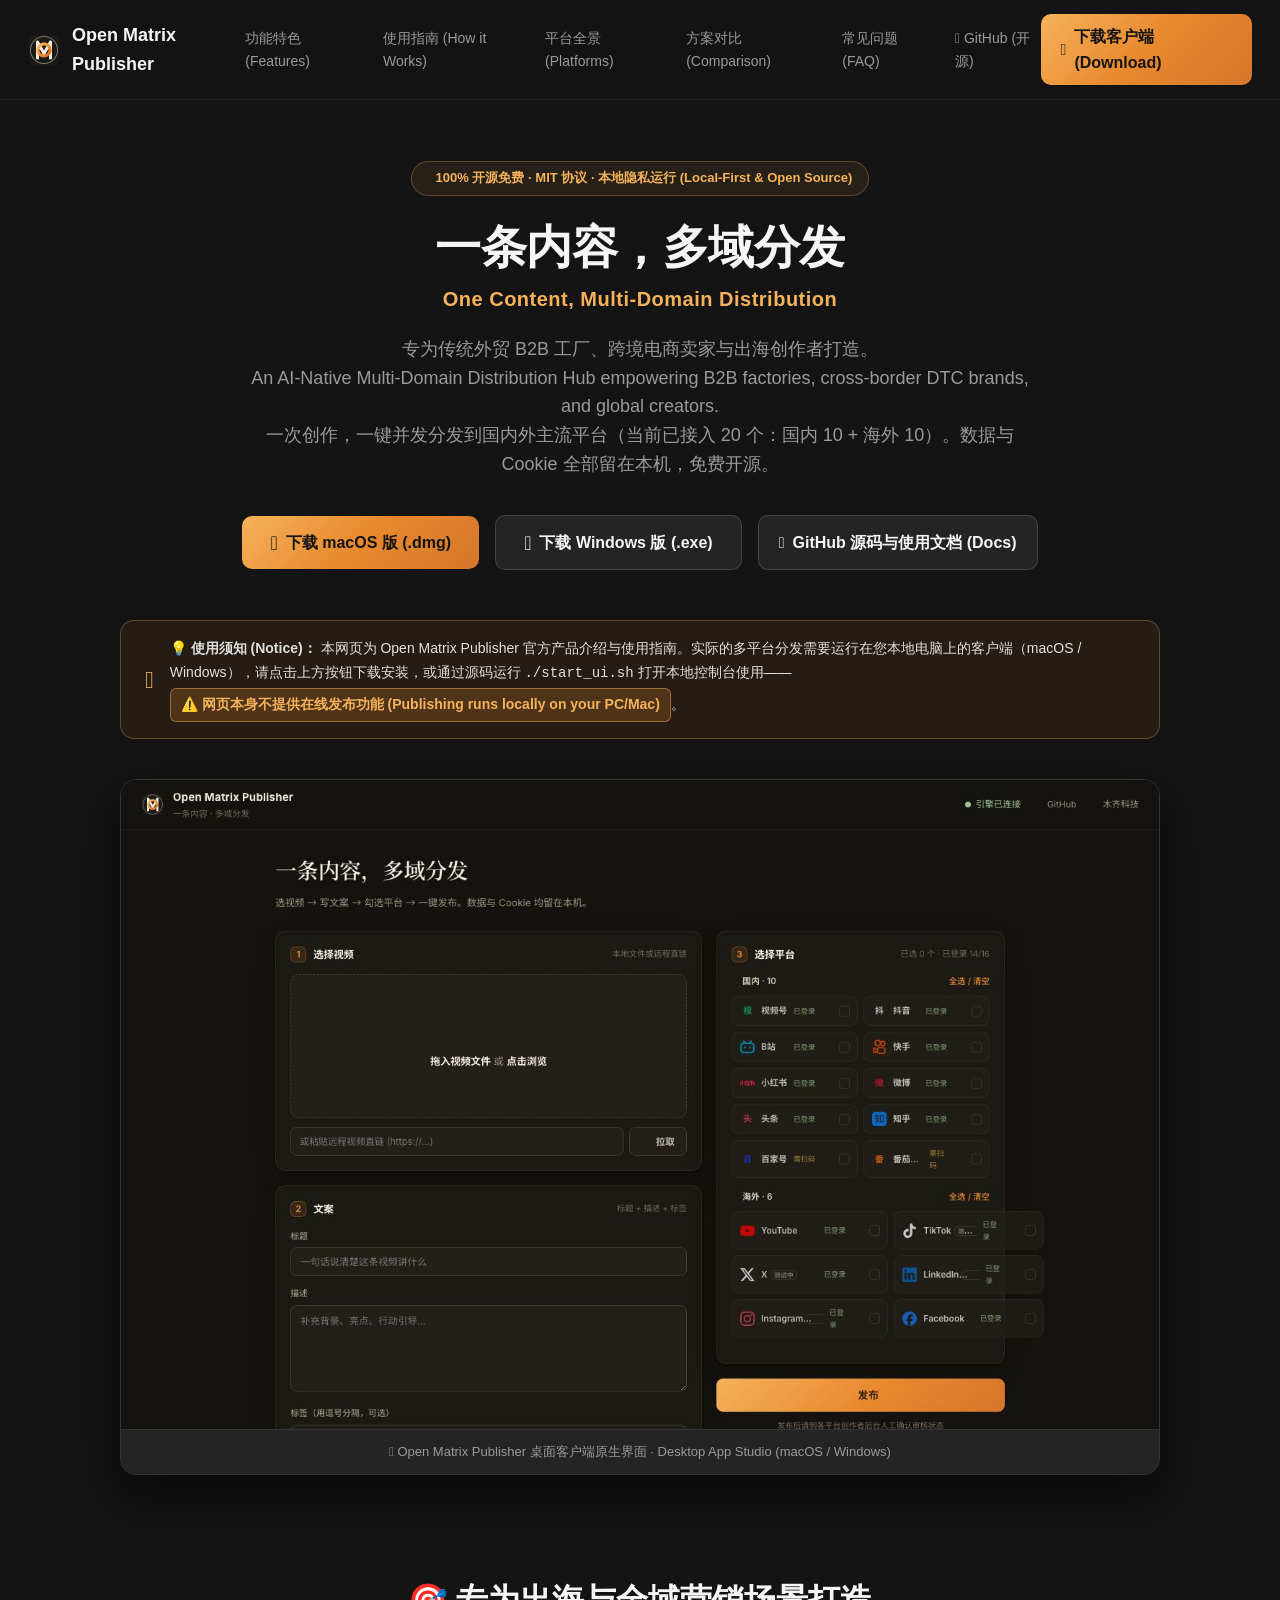
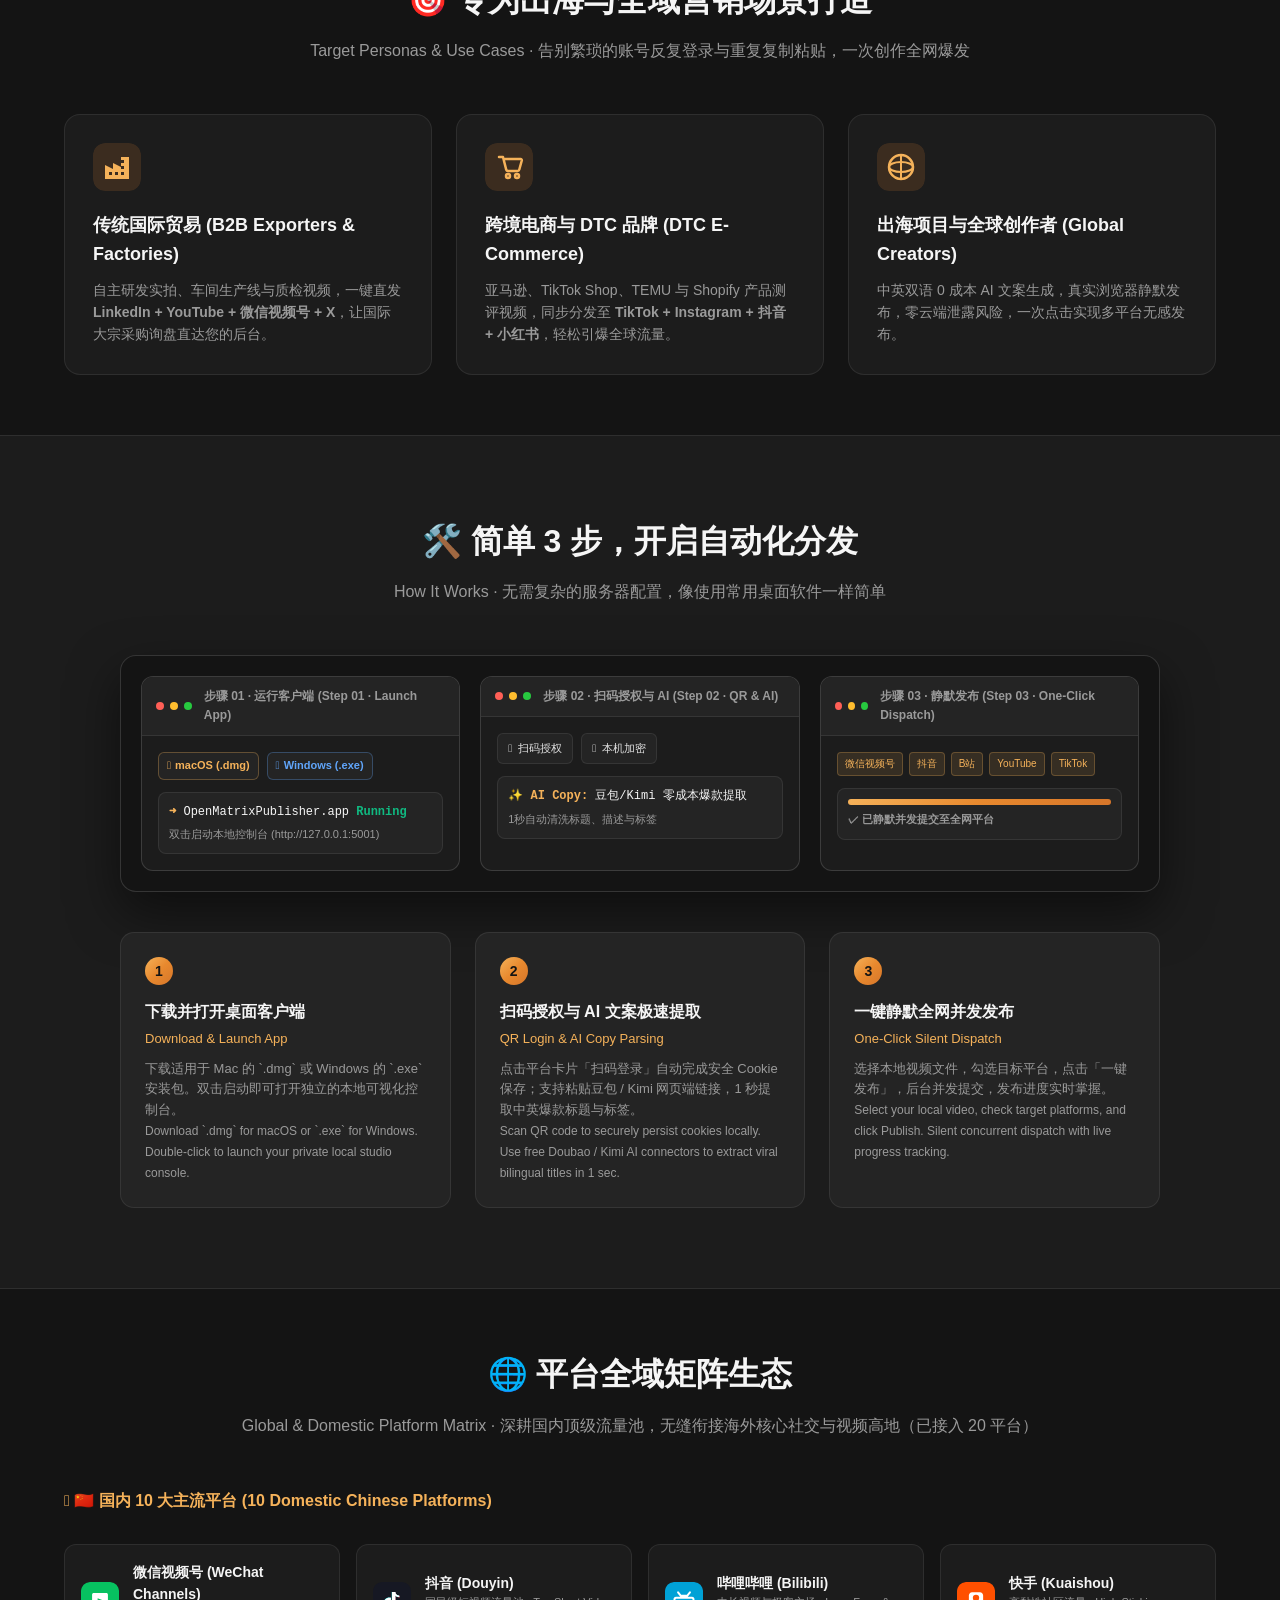
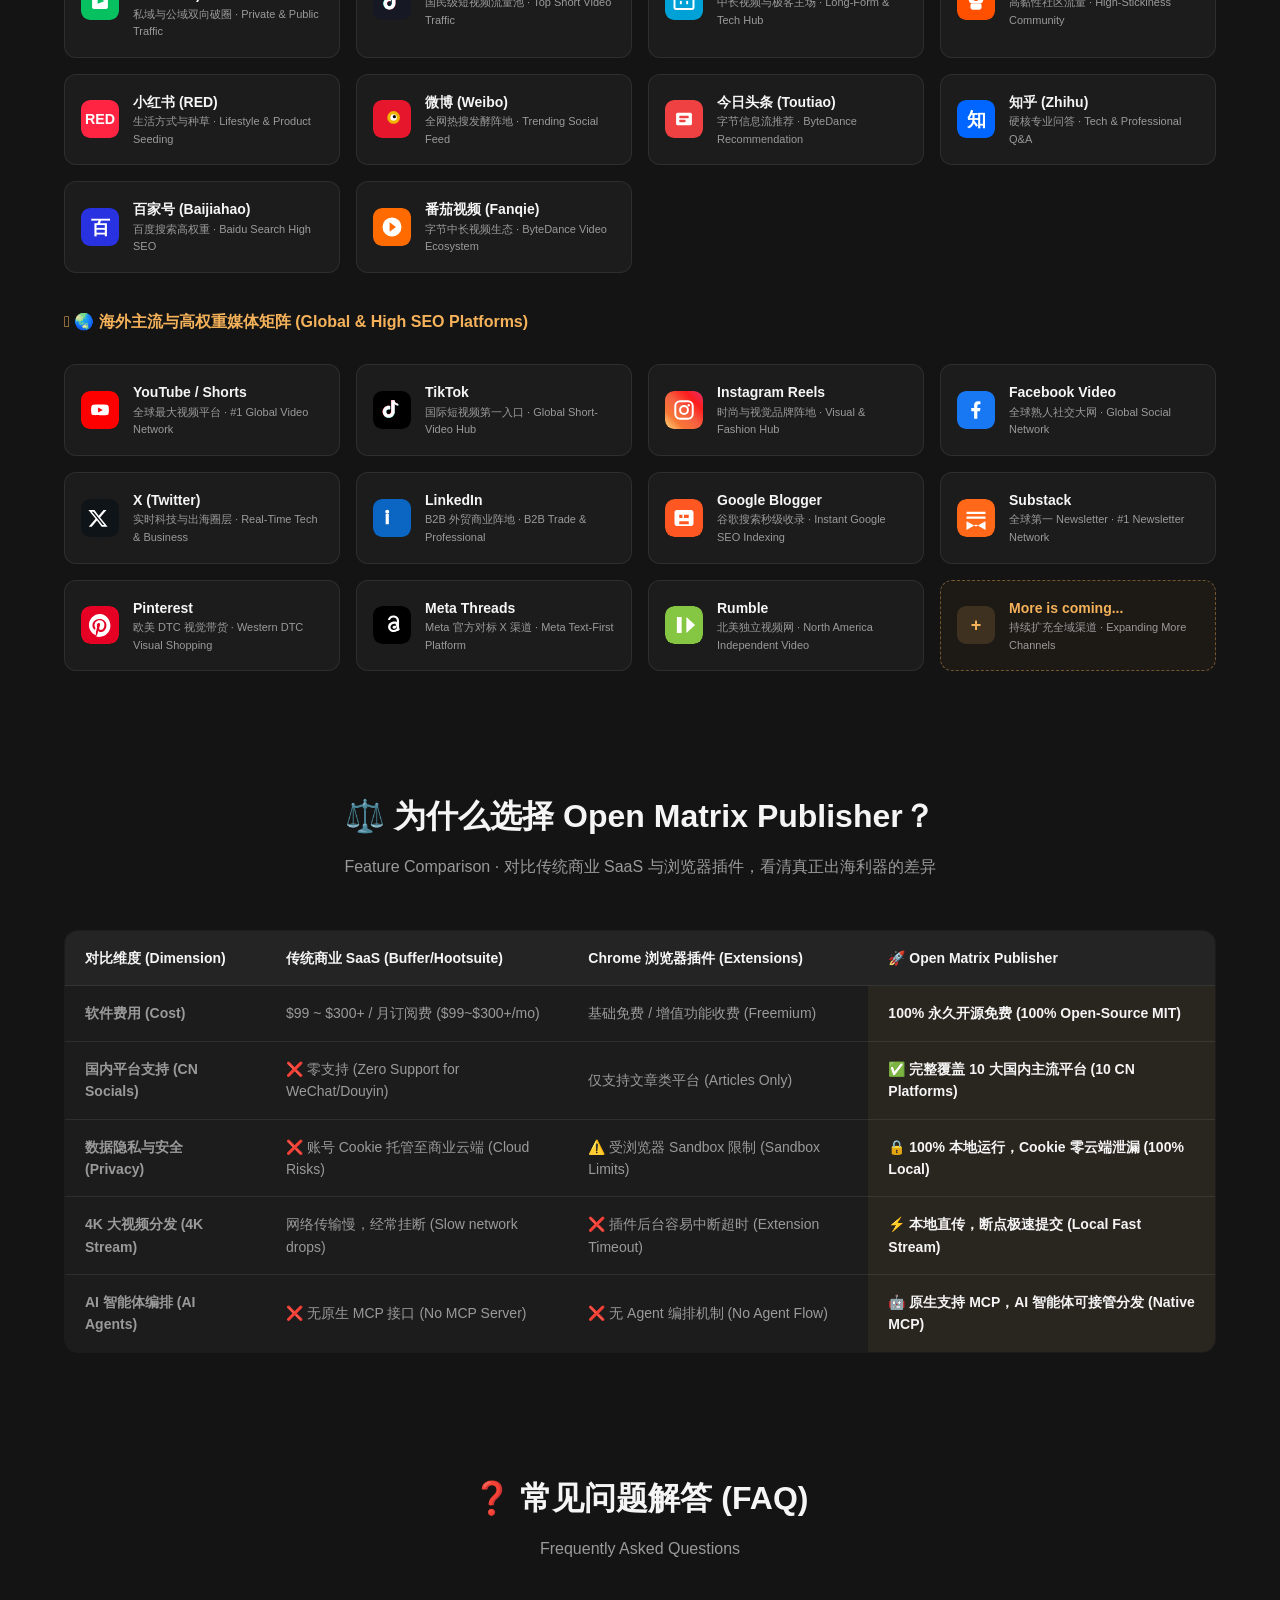
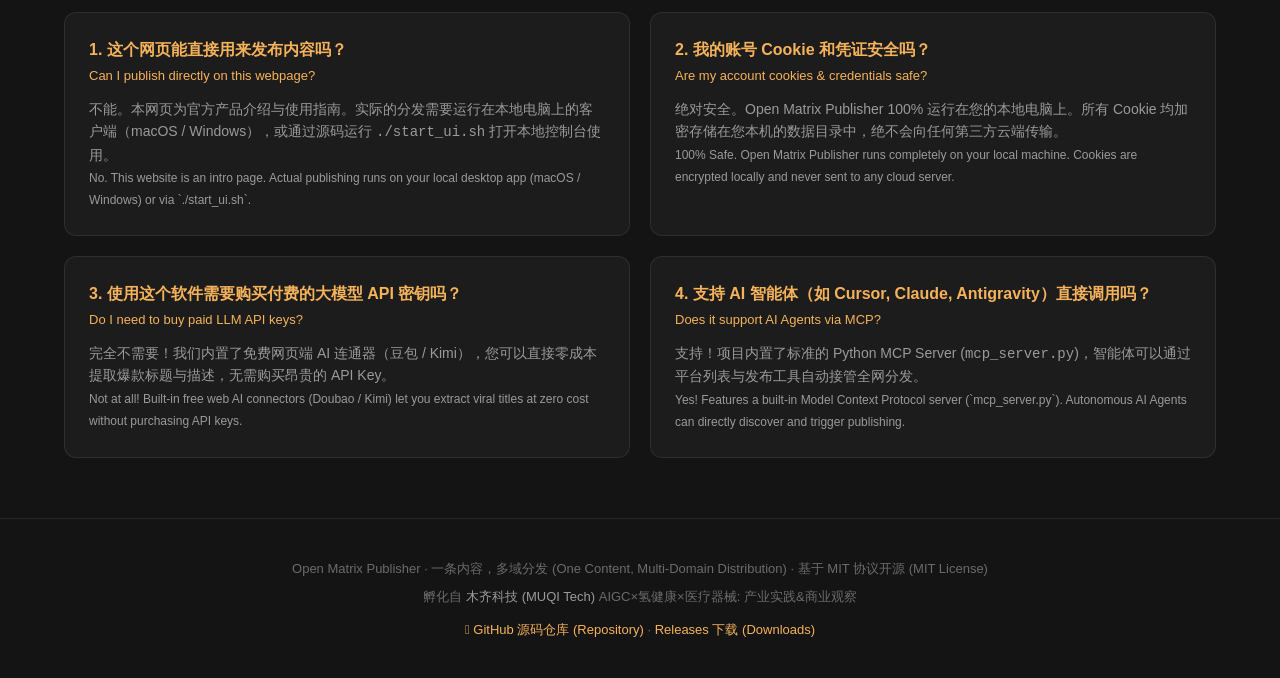
==== commit 99b4f180: "feat(pinterest): add free API adapter (video Pin), platform matrix 19 -> 20 - New custom_uploaders/p" ====
--- a/index.html
+++ b/index.html
@@ -249,7 +249,7 @@
         .step-card h4 { font-size: 16px; margin-bottom: 8px; }
         .step-card p { font-size: 13px; color: var(--muted); line-height: 1.6; }
 
-        /* 平台全景 16 Platform Grid */
+        /* 平台全景 20 Platform Grid */
         .platform-grid {
             display: grid; grid-template-columns: repeat(4, 1fr); gap: 16px; margin-top: 30px;
         }
@@ -329,7 +329,7 @@
         <p class="hero-subtitle">
             专为传统外贸 B2B 工厂、跨境电商卖家与出海创作者打造。<br>
             An AI-Native Multi-Domain Distribution Hub empowering B2B factories, cross-border DTC brands, and global creators.<br>
-            一次创作，一键并发分发到国内外主流平台（当前已接入 16 个：国内 10 + 海外 6）。数据与 Cookie 全部留在本机，免费开源。
+            一次创作，一键并发分发到国内外主流平台（当前已接入 20 个：国内 10 + 海外 10）。数据与 Cookie 全部留在本机，免费开源。
         </p>
 
         <!-- 下载与快速入口 -->
@@ -478,7 +478,7 @@
     <section class="section-container" id="platforms">
         <div class="section-header">
             <h2>🌐 平台全域矩阵生态</h2>
-            <p>Global & Domestic Platform Matrix · 深耕国内顶级流量池，无缝衔接海外核心社交与视频高地（已接入 16+ 平台）</p>
+            <p>Global & Domestic Platform Matrix · 深耕国内顶级流量池，无缝衔接海外核心社交与视频高地（已接入 20 平台）</p>
         </div>
 
         <h3 style="font-size: 16px; color: var(--accent-light); margin-bottom: 16px;"><i class="fa-solid fa-flag"></i> 🇨🇳 国内 10 大主流平台 (10 Domestic Chinese Platforms)</h3>
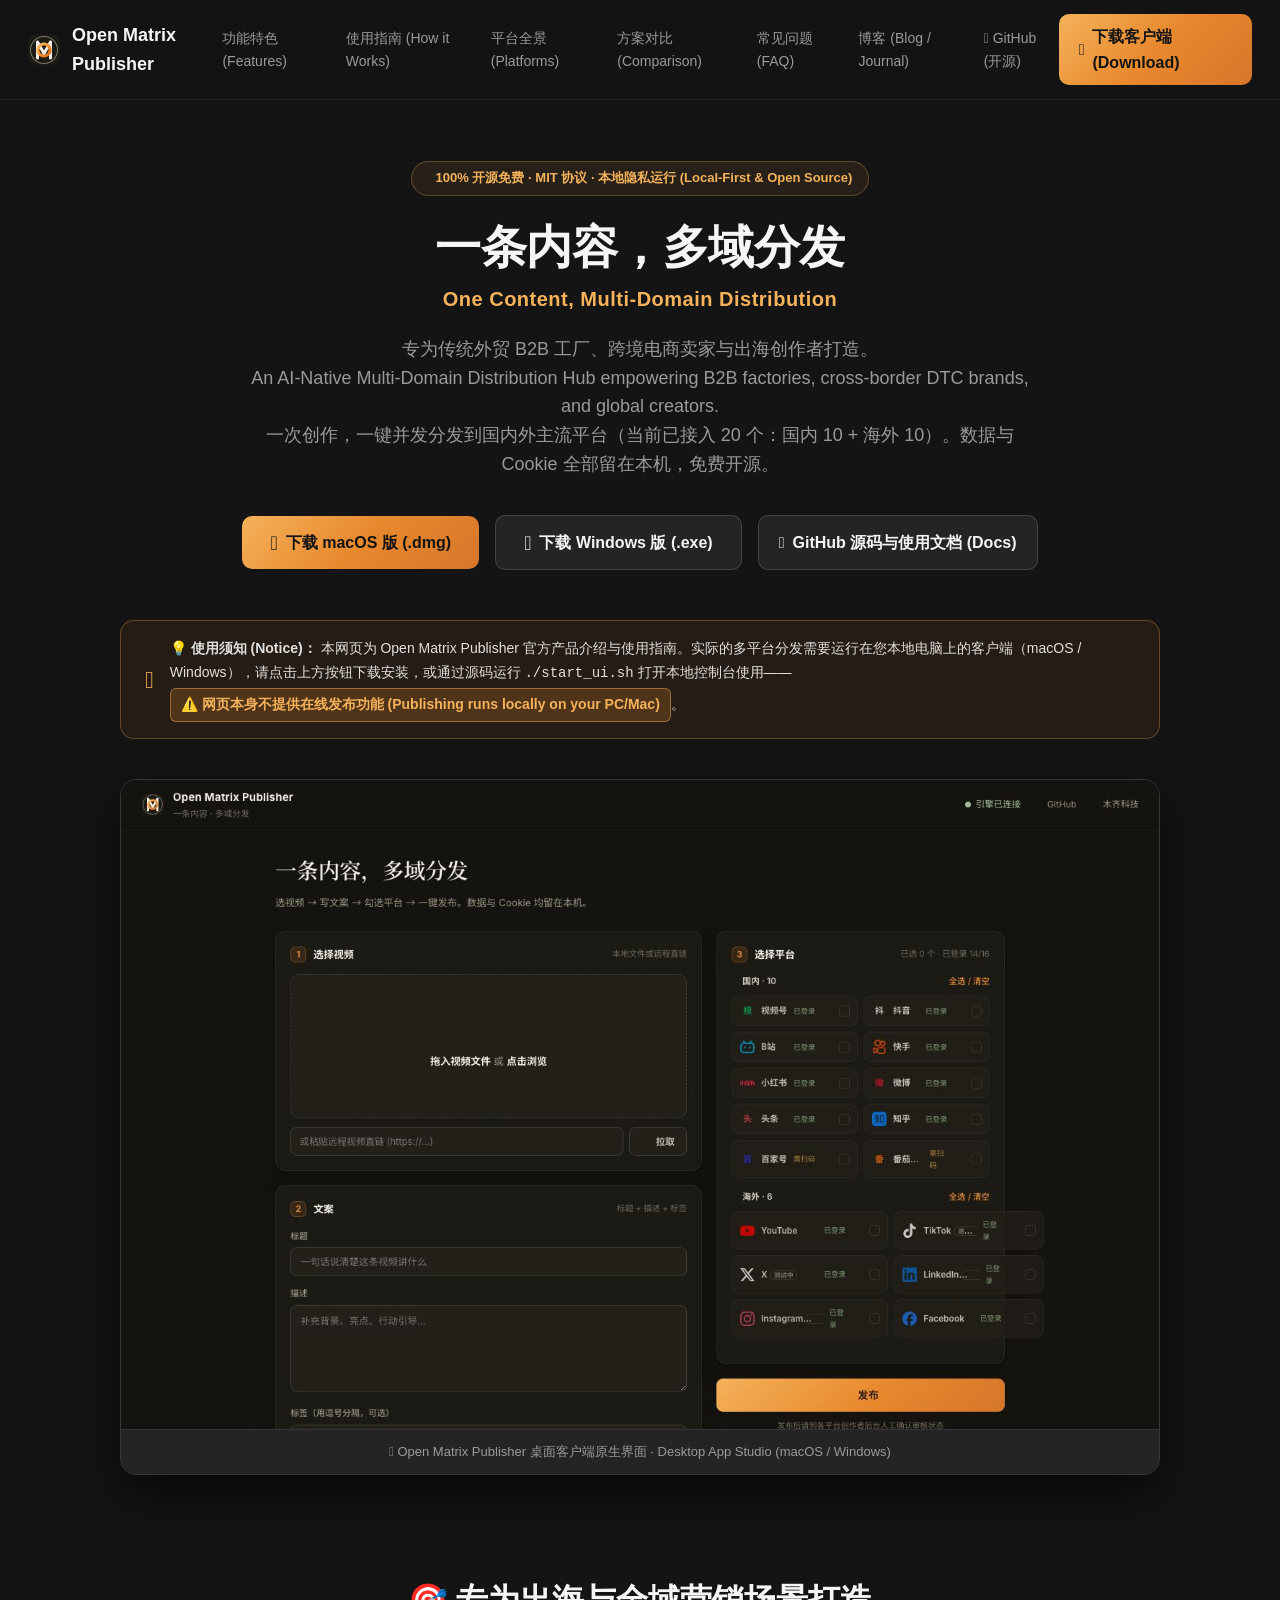
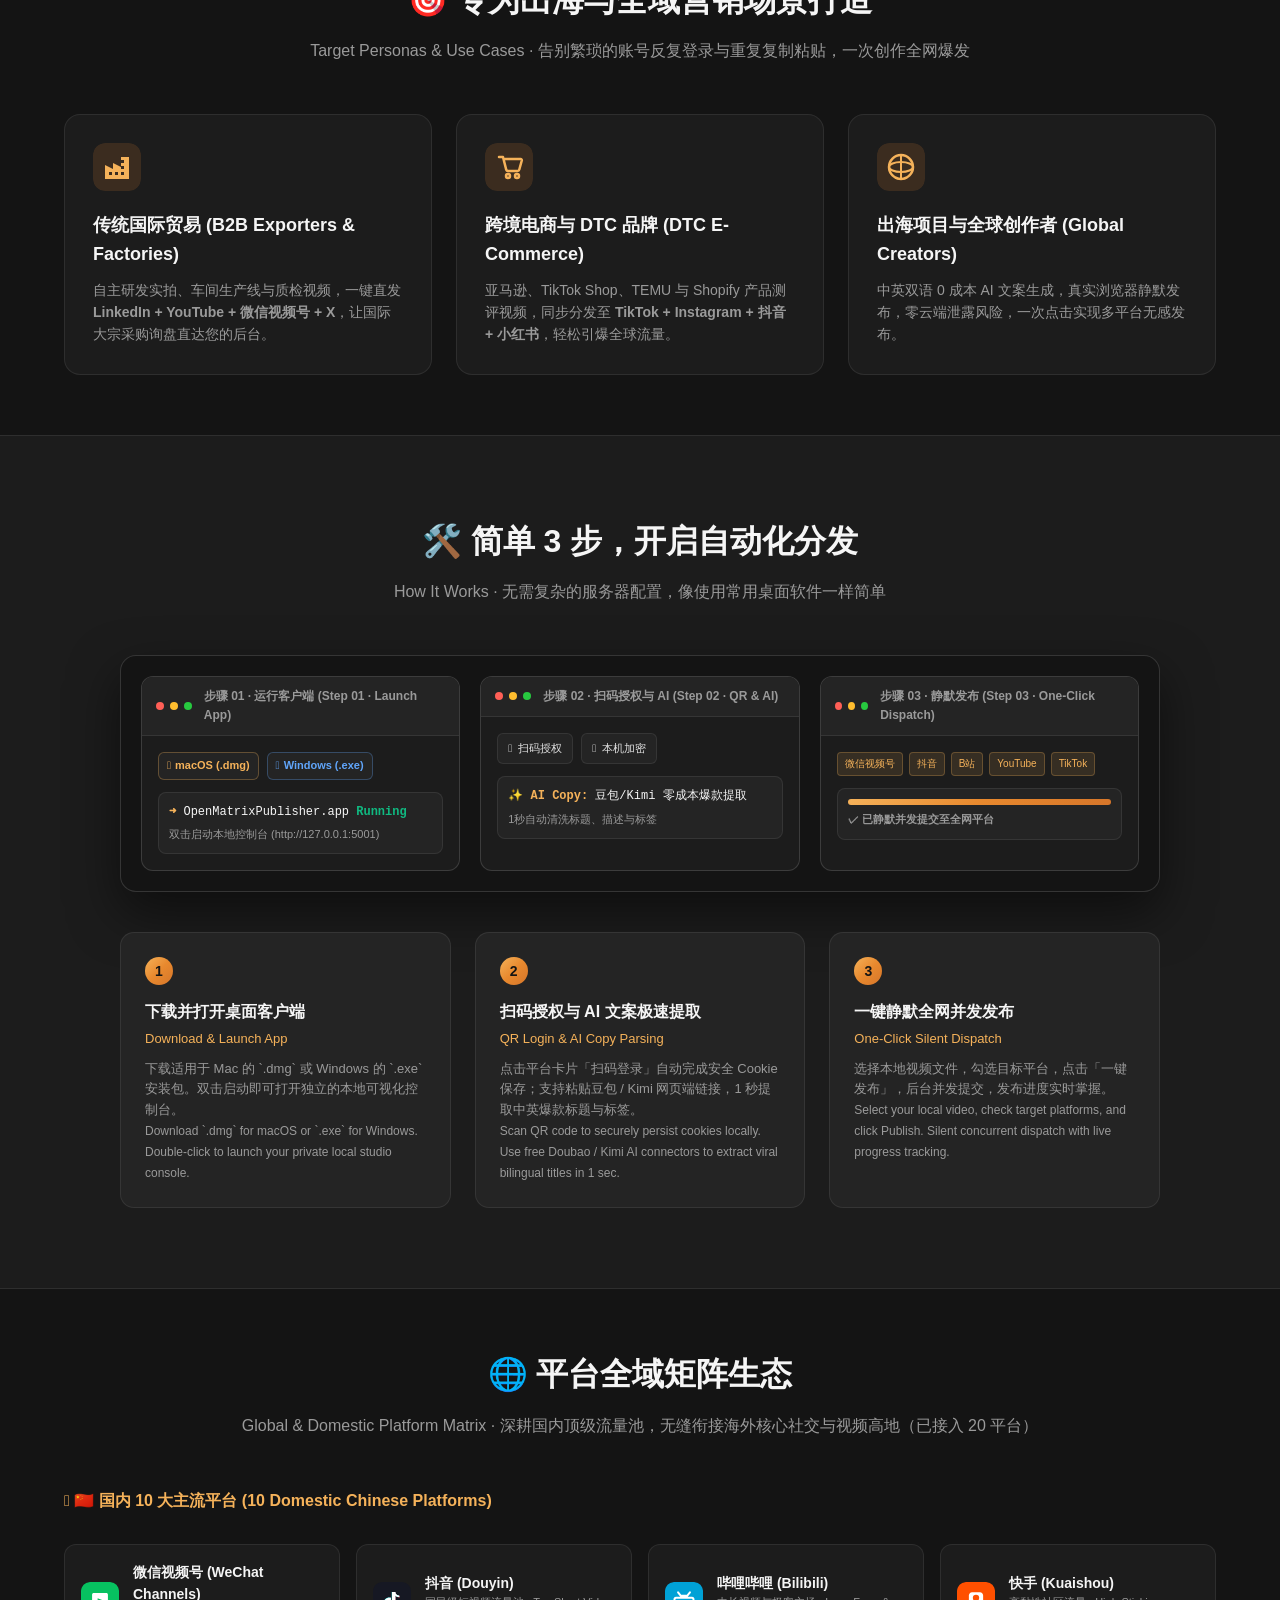
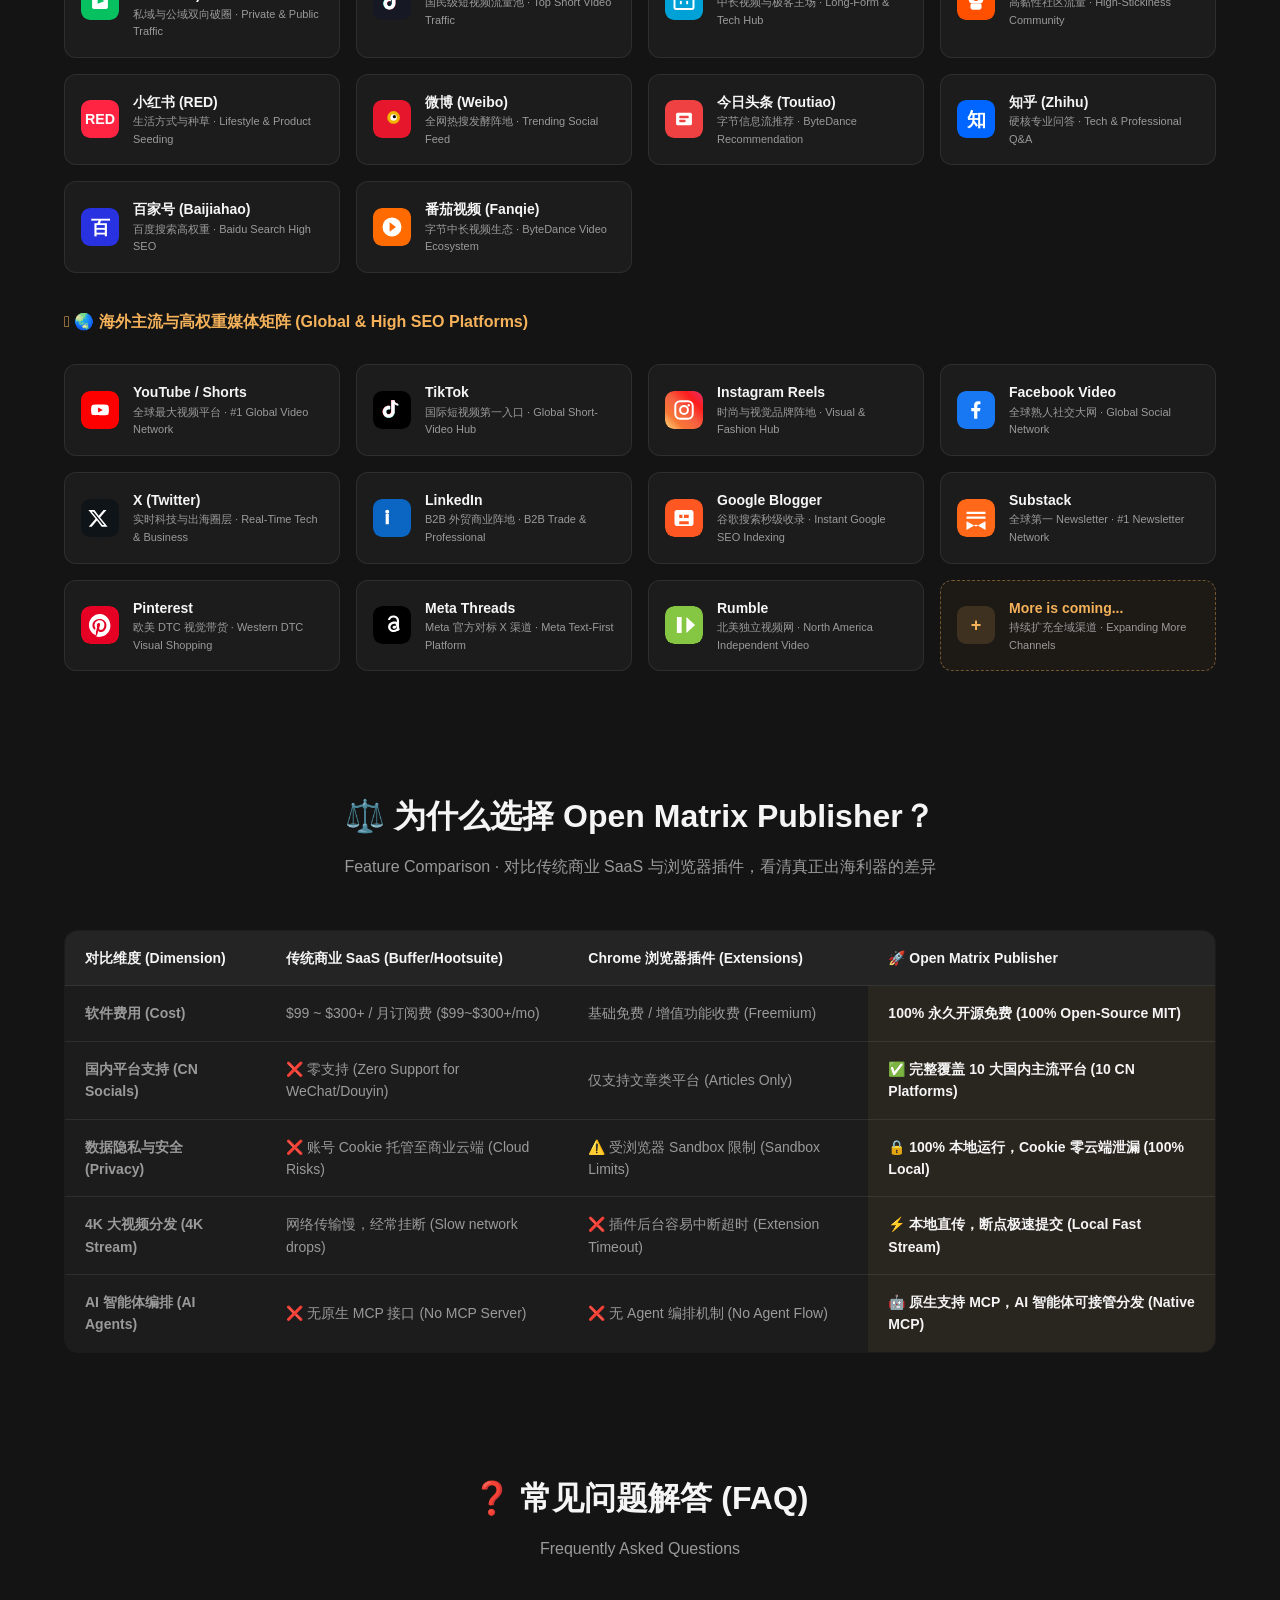
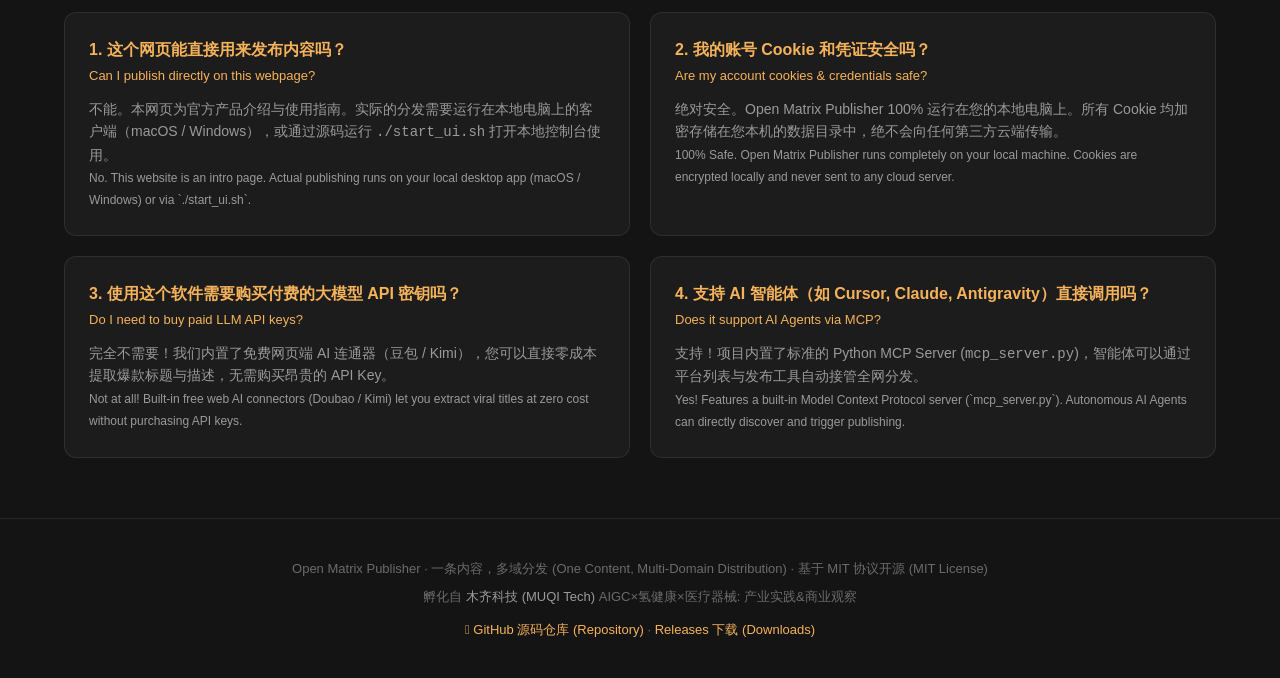
==== commit fdaac72f: "feat(landing): link Blog/Journal from top nav Make the self-hosted blog discoverable from the landin" ====
--- a/index.html
+++ b/index.html
@@ -310,6 +310,7 @@
             <a href="#platforms">平台全景 (Platforms)</a>
             <a href="#comparison">方案对比 (Comparison)</a>
             <a href="#faq">常见问题 (FAQ)</a>
+            <a href="blog/">博客 (Blog / Journal)</a>
             <a href="https://github.com/Martin-MQtech/open-matrix-publisher" target="_blank"><i class="fa-brands fa-github"></i> GitHub (开源)</a>
         </div>
         <a href="https://github.com/Martin-MQtech/open-matrix-publisher/releases" target="_blank" class="btn-cta">
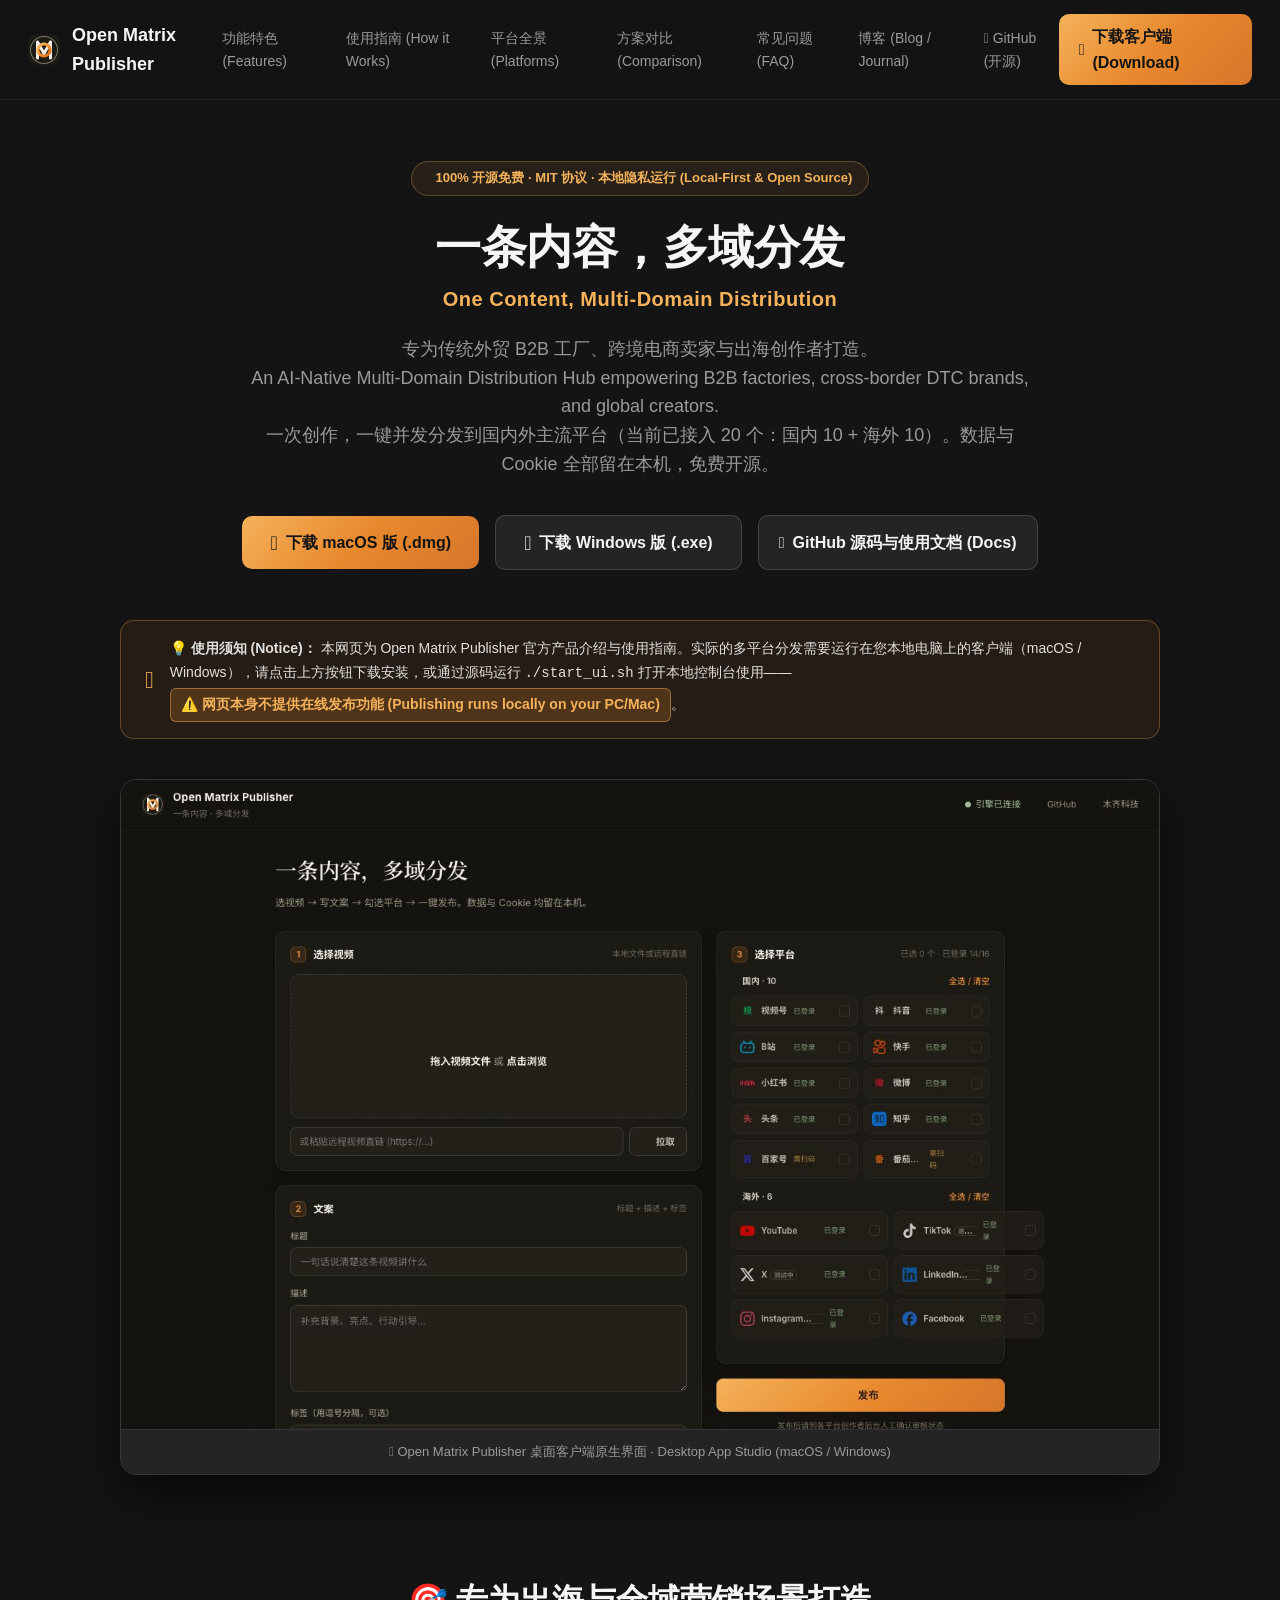
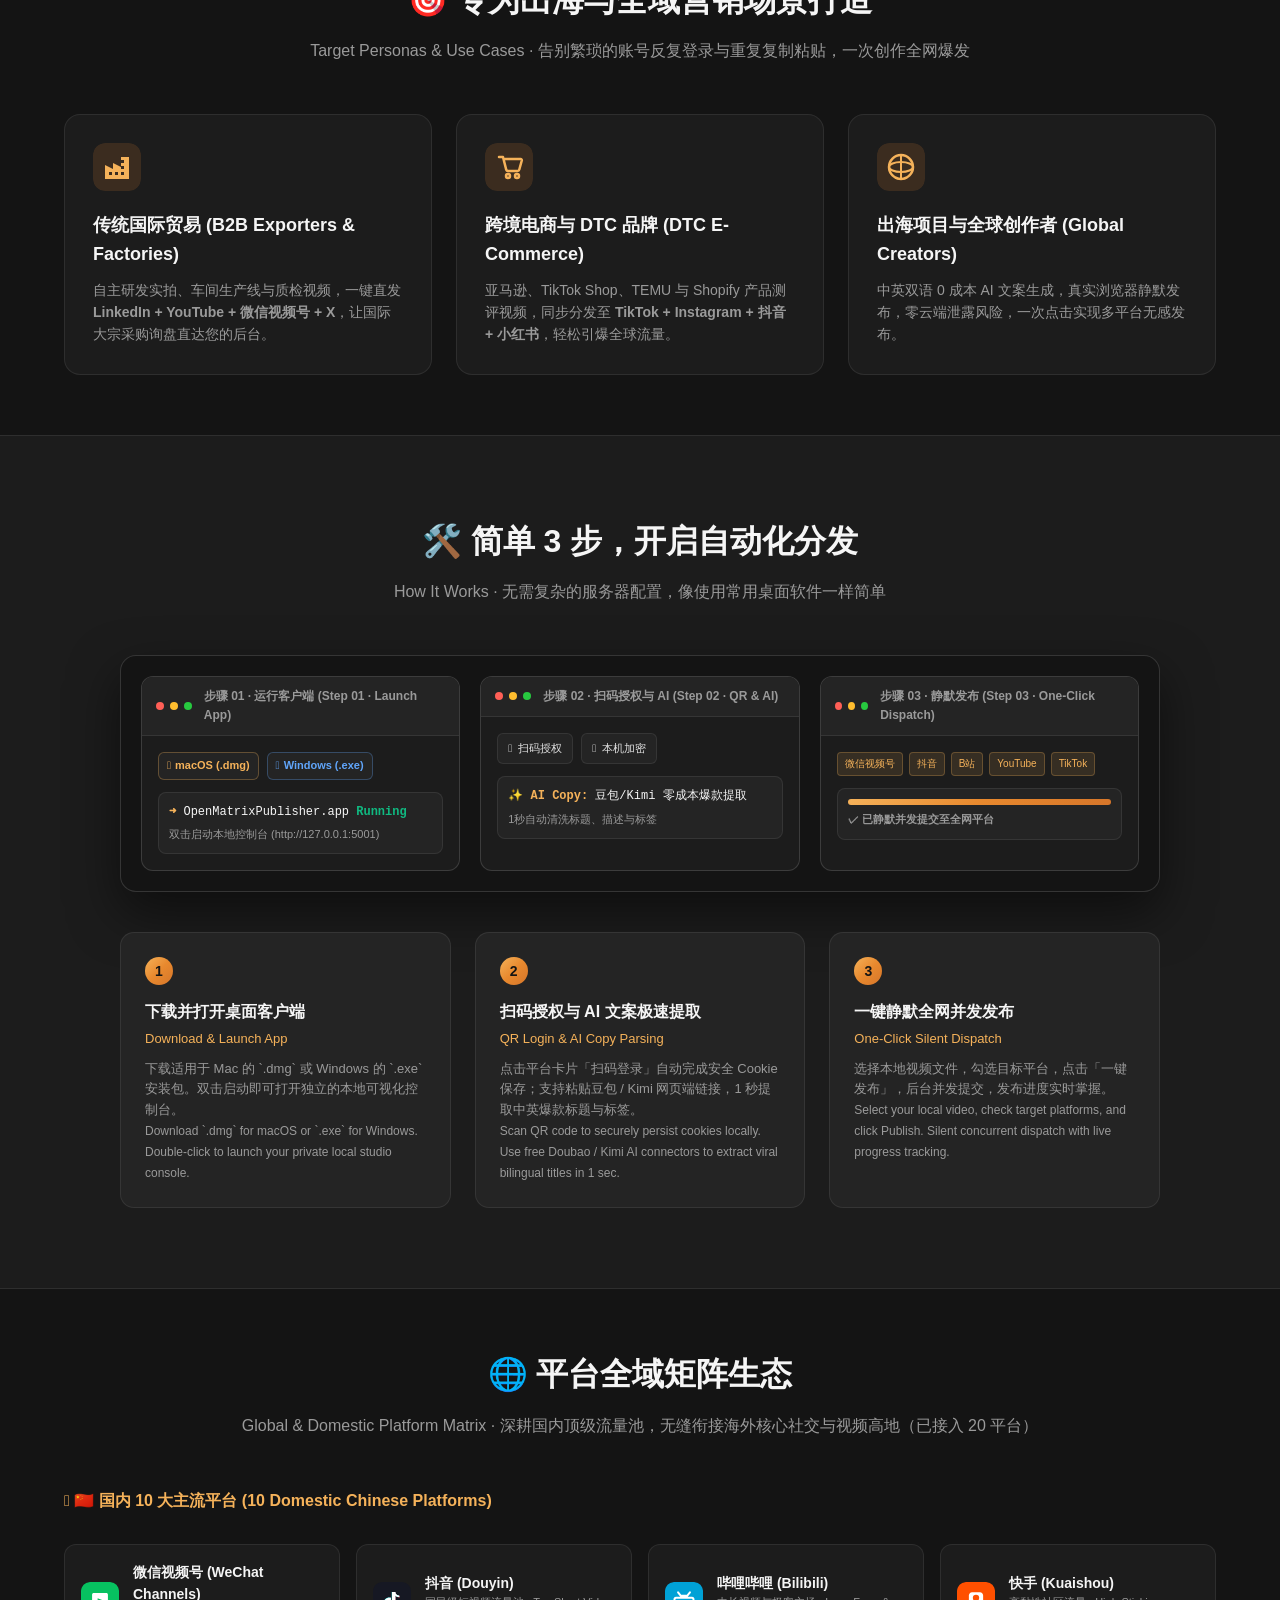
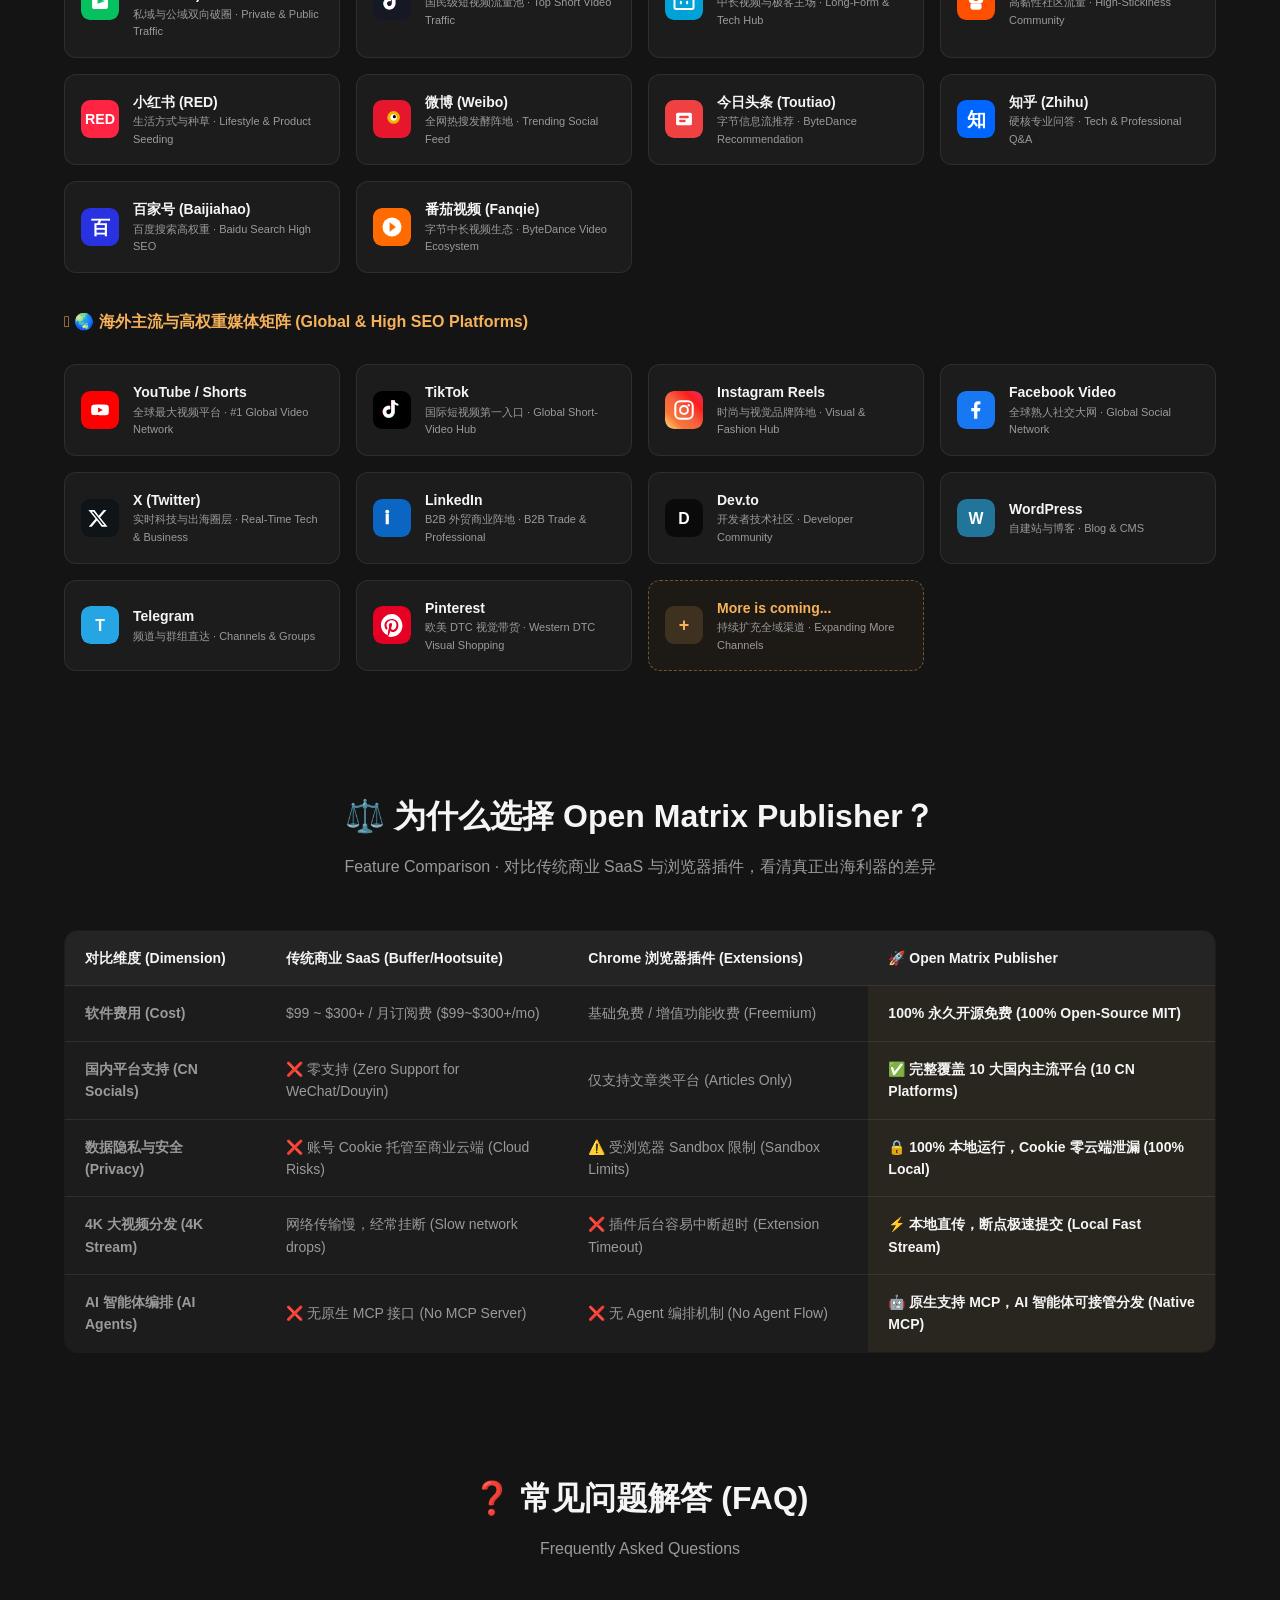
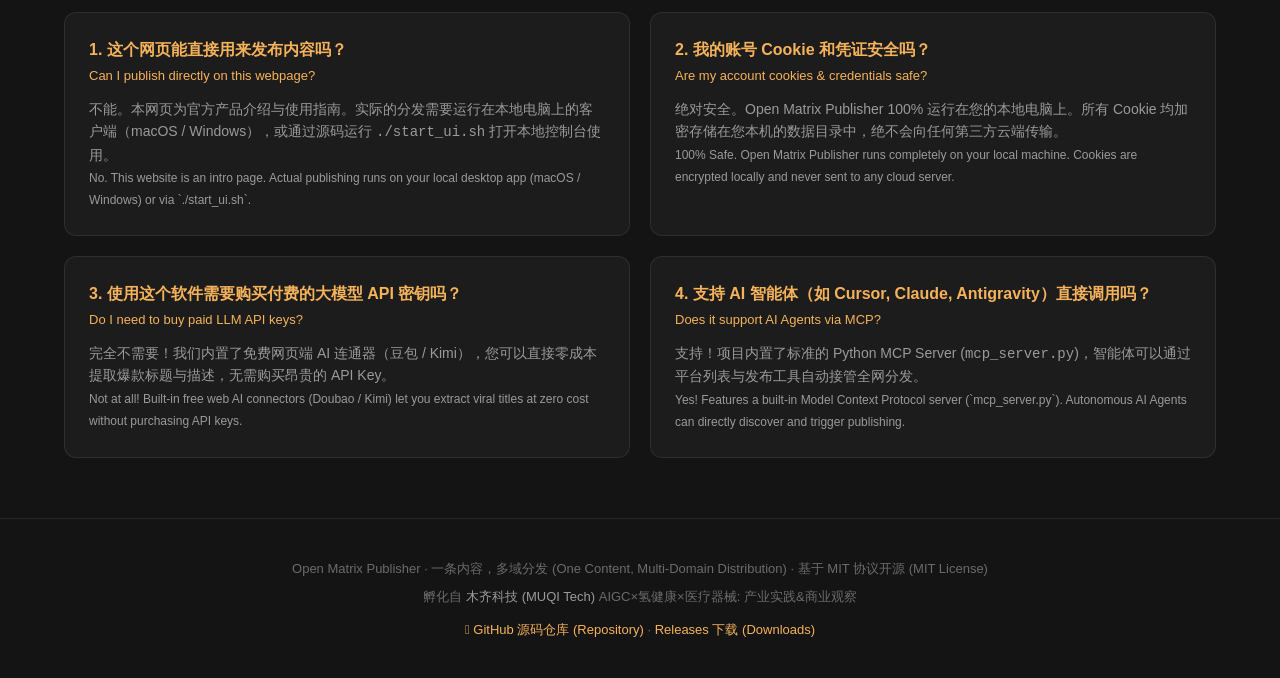
==== commit 9b91f6e9: "feat(audit): add --fix-blog auto-rebuild and B8 landing-page platform gate - B7 refactored into a re" ====
--- a/index.html
+++ b/index.html
@@ -504,11 +504,10 @@
             <div class="platform-item"><img src="assets/platform-icons/facebook.svg" alt="Facebook" style="width: 38px; height: 38px; border-radius: 9px; flex-shrink: 0;"><div class="plat-info"><h5>Facebook Video</h5><p>全球熟人社交大网 · Global Social Network</p></div></div>
             <div class="platform-item"><img src="assets/platform-icons/twitter_x.svg" alt="X (Twitter)" style="width: 38px; height: 38px; border-radius: 9px; flex-shrink: 0;"><div class="plat-info"><h5>X (Twitter)</h5><p>实时科技与出海圈层 · Real-Time Tech & Business</p></div></div>
             <div class="platform-item"><img src="assets/platform-icons/linkedin.svg" alt="LinkedIn" style="width: 38px; height: 38px; border-radius: 9px; flex-shrink: 0;"><div class="plat-info"><h5>LinkedIn</h5><p>B2B 外贸商业阵地 · B2B Trade & Professional</p></div></div>
-            <div class="platform-item"><img src="assets/platform-icons/blogger.svg" alt="Google Blogger" style="width: 38px; height: 38px; border-radius: 9px; flex-shrink: 0;"><div class="plat-info"><h5>Google Blogger</h5><p>谷歌搜索秒级收录 · Instant Google SEO Indexing</p></div></div>
-            <div class="platform-item"><img src="assets/platform-icons/substack.svg" alt="Substack" style="width: 38px; height: 38px; border-radius: 9px; flex-shrink: 0;"><div class="plat-info"><h5>Substack</h5><p>全球第一 Newsletter · #1 Newsletter Network</p></div></div>
+            <div class="platform-item"><img src="assets/platform-icons/devto.svg" alt="Dev.to" style="width: 38px; height: 38px; border-radius: 9px; flex-shrink: 0;"><div class="plat-info"><h5>Dev.to</h5><p>开发者技术社区 · Developer Community</p></div></div>
+            <div class="platform-item"><img src="assets/platform-icons/wordpress.svg" alt="WordPress" style="width: 38px; height: 38px; border-radius: 9px; flex-shrink: 0;"><div class="plat-info"><h5>WordPress</h5><p>自建站与博客 · Blog & CMS</p></div></div>
+            <div class="platform-item"><img src="assets/platform-icons/telegram.svg" alt="Telegram" style="width: 38px; height: 38px; border-radius: 9px; flex-shrink: 0;"><div class="plat-info"><h5>Telegram</h5><p>频道与群组直达 · Channels & Groups</p></div></div>
             <div class="platform-item"><img src="assets/platform-icons/pinterest.svg" alt="Pinterest" style="width: 38px; height: 38px; border-radius: 9px; flex-shrink: 0;"><div class="plat-info"><h5>Pinterest</h5><p>欧美 DTC 视觉带货 · Western DTC Visual Shopping</p></div></div>
-            <div class="platform-item"><img src="assets/platform-icons/threads.svg" alt="Threads" style="width: 38px; height: 38px; border-radius: 9px; flex-shrink: 0;"><div class="plat-info"><h5>Meta Threads</h5><p>Meta 官方对标 X 渠道 · Meta Text-First Platform</p></div></div>
-            <div class="platform-item"><img src="assets/platform-icons/rumble.svg" alt="Rumble" style="width: 38px; height: 38px; border-radius: 9px; flex-shrink: 0;"><div class="plat-info"><h5>Rumble</h5><p>北美独立视频网 · North America Independent Video</p></div></div>
             <div class="platform-item" style="border: 1px dashed rgba(245, 178, 90, 0.4); background: rgba(245, 178, 90, 0.04);"><div style="width: 38px; height: 38px; border-radius: 9px; background: rgba(245, 178, 90, 0.15); color: var(--accent-light); display: flex; align-items: center; justify-content: center; font-weight: 800; font-size: 18px; flex-shrink: 0;">+</div><div class="plat-info"><h5 style="color: var(--accent-light);">More is coming...</h5><p>持续扩充全域渠道 · Expanding More Channels</p></div></div>
         </div>
     </section>
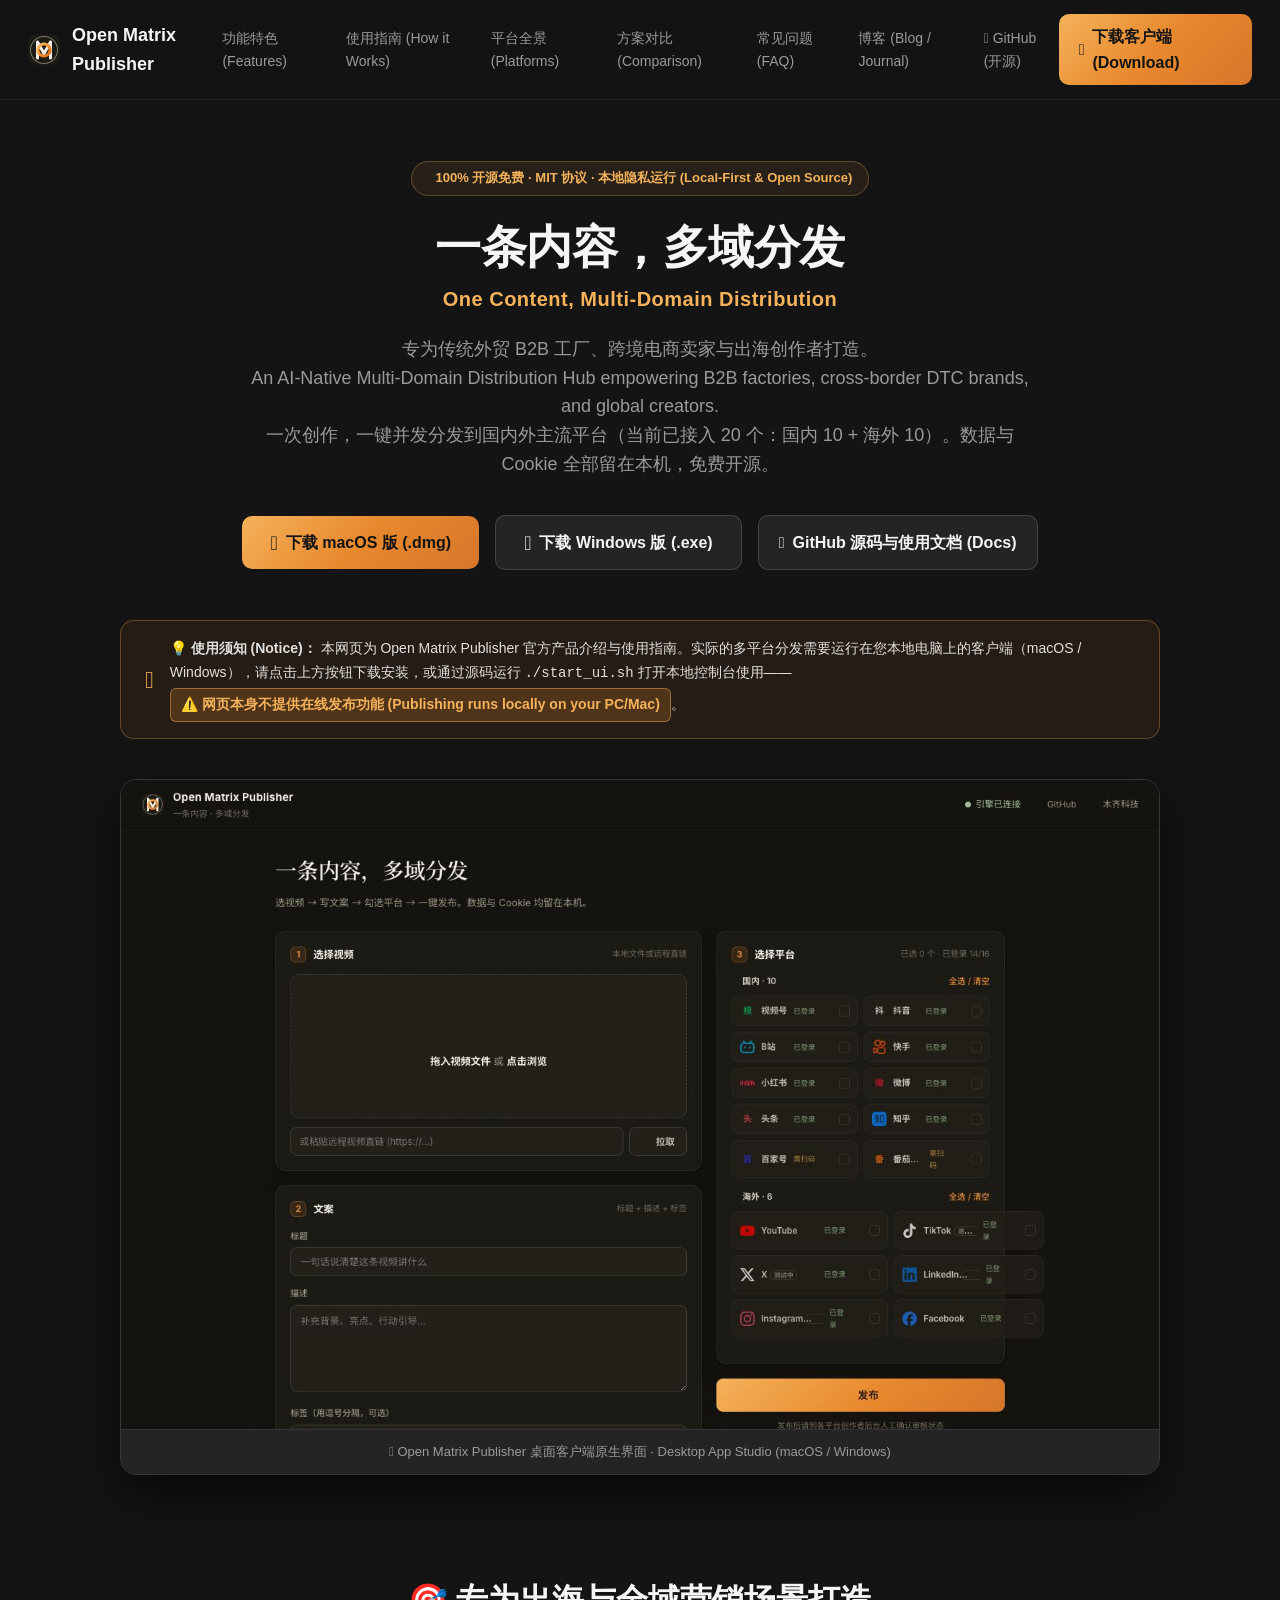
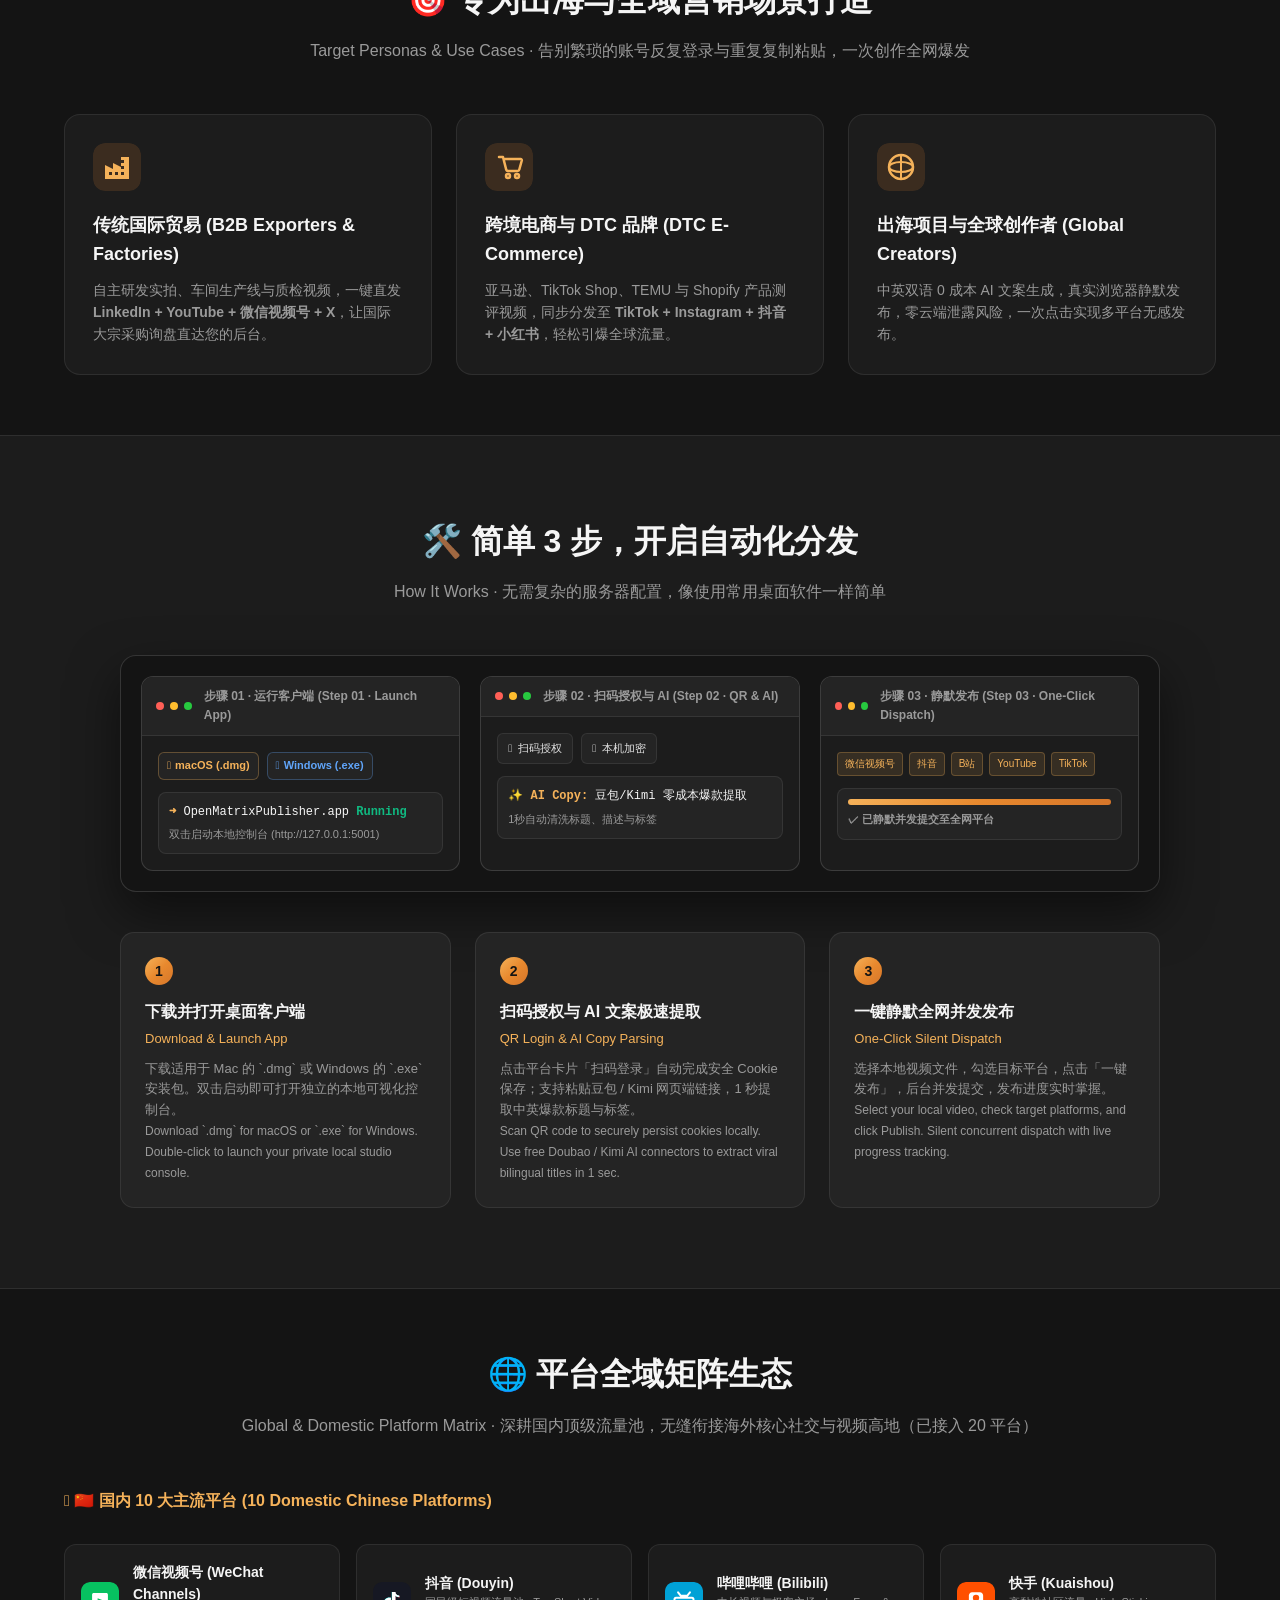
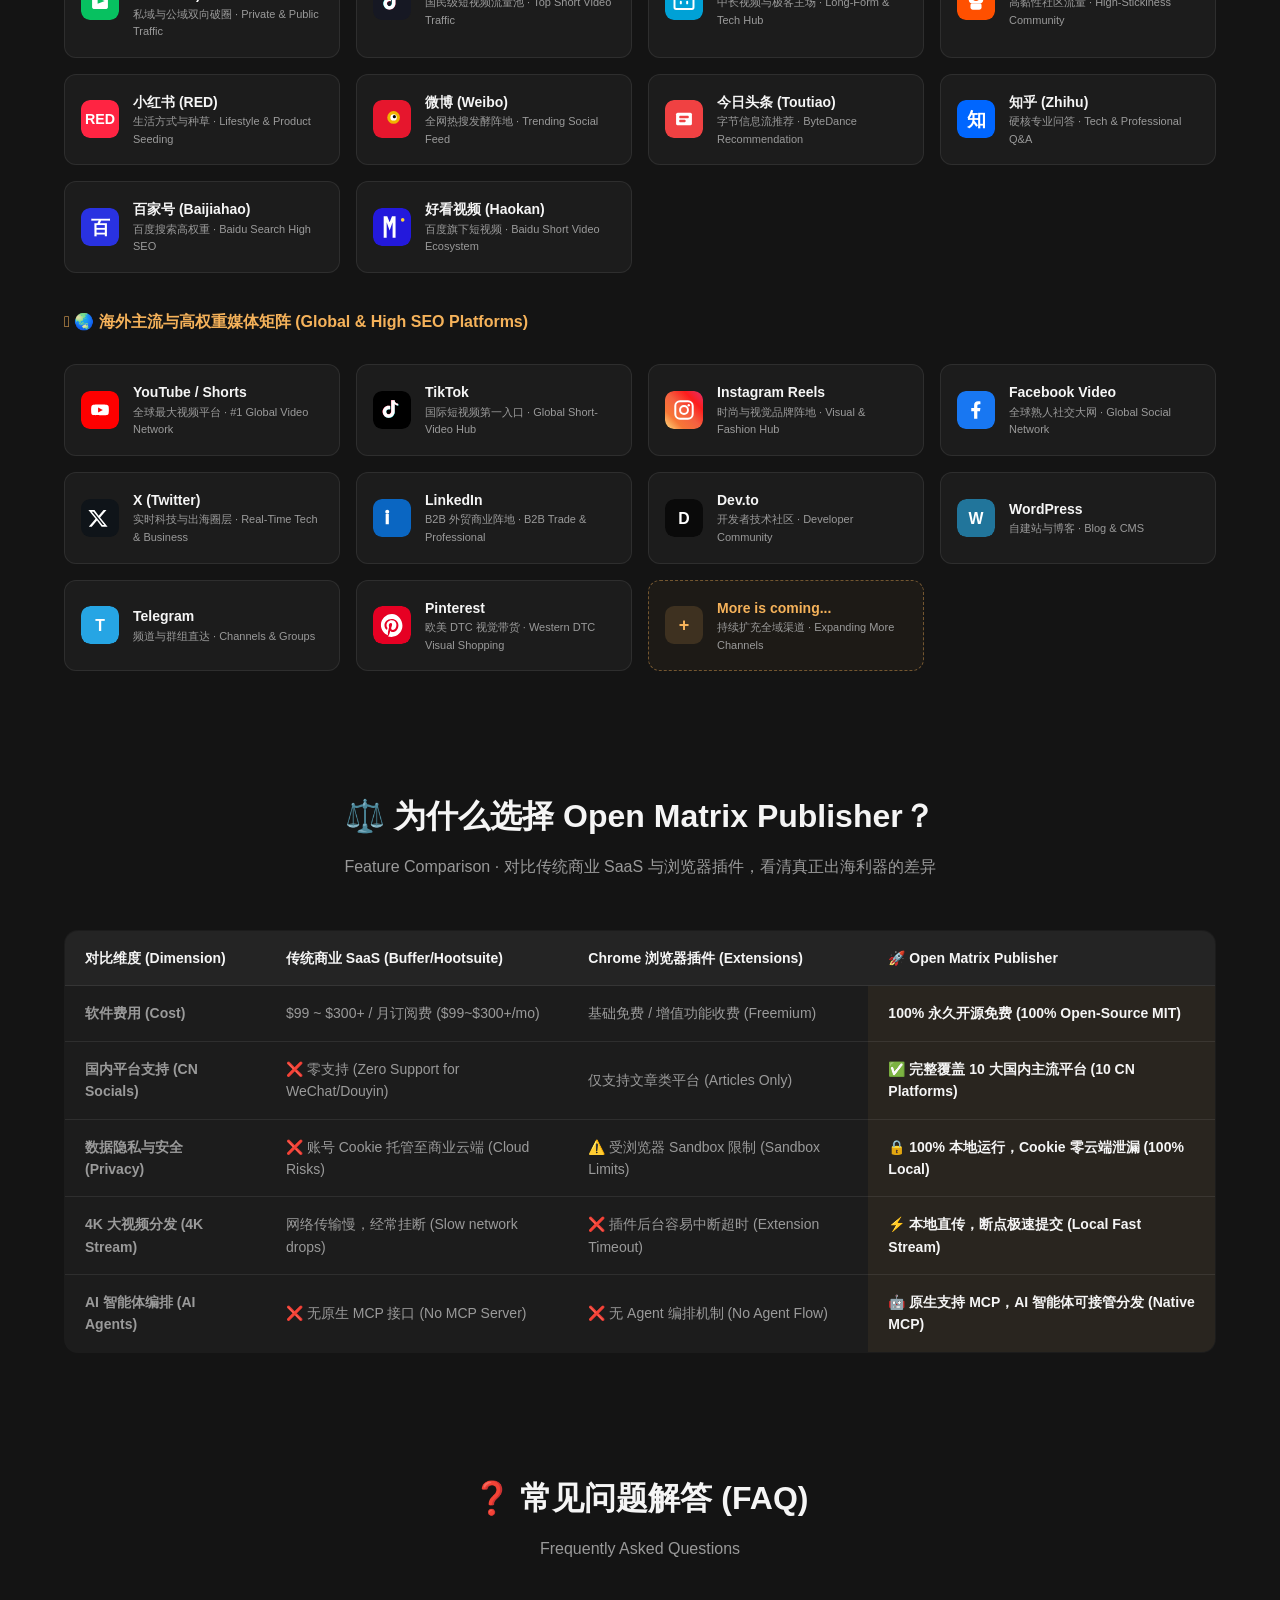
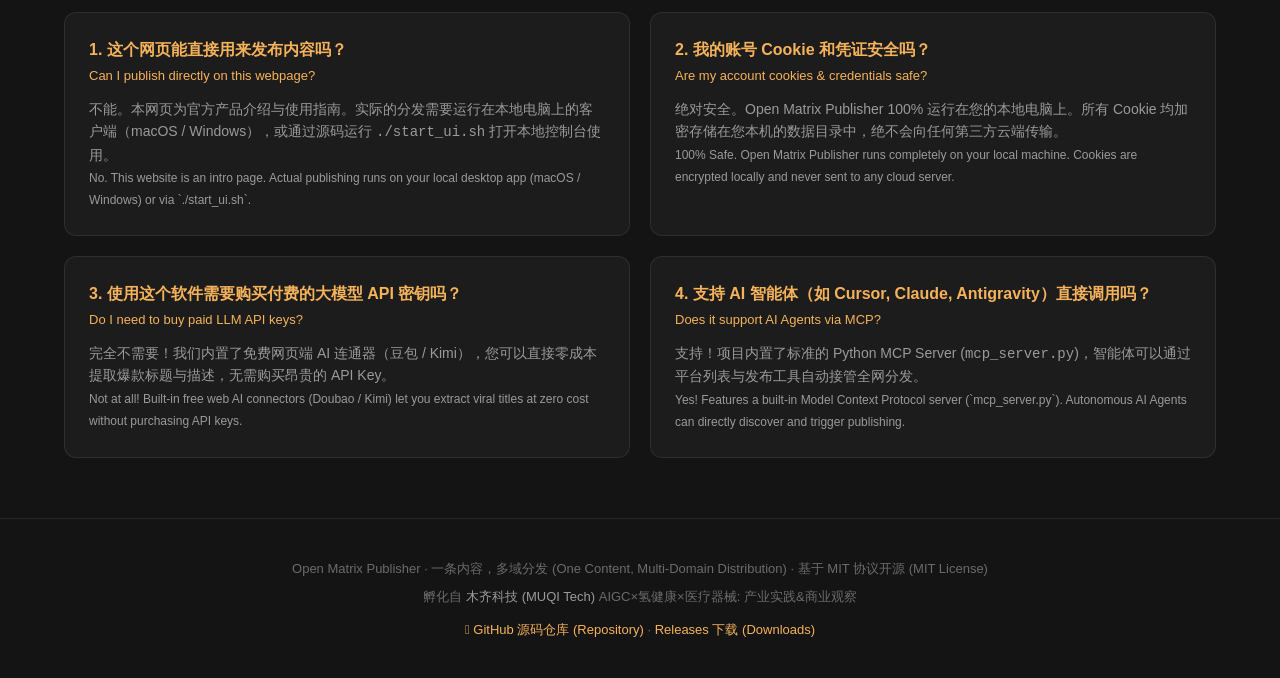
==== commit fc43cb44: "feat(platforms): 番茄视频 → 好看视频（百度系）全口径替换 用户实测番茄扫码后：手机号登录无反应 / 体验差 / 主动要求替换。 好看视频（haokan.baidu.com）同属百度" ====
--- a/index.html
+++ b/index.html
@@ -335,7 +335,7 @@
 
         <!-- 下载与快速入口 -->
         <div class="download-buttons">
-            <a href="https://github.com/Martin-MQtech/open-matrix-publisher/releases/latest/download/OpenMatrixPublisher-0.1.0.dmg" target="_blank" class="btn-cta" style="padding: 14px 28px; font-size: 16px;">
+            <a href="https://github.com/Martin-MQtech/open-matrix-publisher/releases/latest/download/OpenMatrixPublisher.dmg" target="_blank" class="btn-cta" style="padding: 14px 28px; font-size: 16px;">
                 <i class="fa-brands fa-apple" style="font-size: 20px;"></i> 下载 macOS 版 (.dmg)
             </a>
             <a href="https://github.com/Martin-MQtech/open-matrix-publisher/releases/latest/download/OpenMatrixPublisher-Setup.exe" target="_blank" class="btn-secondary" style="padding: 14px 28px; font-size: 16px;">
@@ -493,7 +493,7 @@
             <div class="platform-item"><img src="assets/platform-icons/toutiao.svg" alt="今日头条" style="width: 38px; height: 38px; border-radius: 9px; flex-shrink: 0;"><div class="plat-info"><h5>今日头条 (Toutiao)</h5><p>字节信息流推荐 · ByteDance Recommendation</p></div></div>
             <div class="platform-item"><img src="assets/platform-icons/zhihu.svg" alt="知乎" style="width: 38px; height: 38px; border-radius: 9px; flex-shrink: 0;"><div class="plat-info"><h5>知乎 (Zhihu)</h5><p>硬核专业问答 · Tech & Professional Q&A</p></div></div>
             <div class="platform-item"><img src="assets/platform-icons/baijiahao.svg" alt="百家号" style="width: 38px; height: 38px; border-radius: 9px; flex-shrink: 0;"><div class="plat-info"><h5>百家号 (Baijiahao)</h5><p>百度搜索高权重 · Baidu Search High SEO</p></div></div>
-            <div class="platform-item"><img src="assets/platform-icons/fanqie.svg" alt="番茄视频" style="width: 38px; height: 38px; border-radius: 9px; flex-shrink: 0;"><div class="plat-info"><h5>番茄视频 (Fanqie)</h5><p>字节中长视频生态 · ByteDance Video Ecosystem</p></div></div>
+            <div class="platform-item"><img src="assets/platform-icons/haokan.svg" alt="好看视频" style="width: 38px; height: 38px; border-radius: 9px; flex-shrink: 0;"><div class="plat-info"><h5>好看视频 (Haokan)</h5><p>百度旗下短视频 · Baidu Short Video Ecosystem</p></div></div>
         </div>
 
         <h3 style="font-size: 16px; color: var(--accent-light); margin-top: 36px; margin-bottom: 16px;"><i class="fa-solid fa-globe"></i> 🌏 海外主流与高权重媒体矩阵 (Global & High SEO Platforms)</h3>
